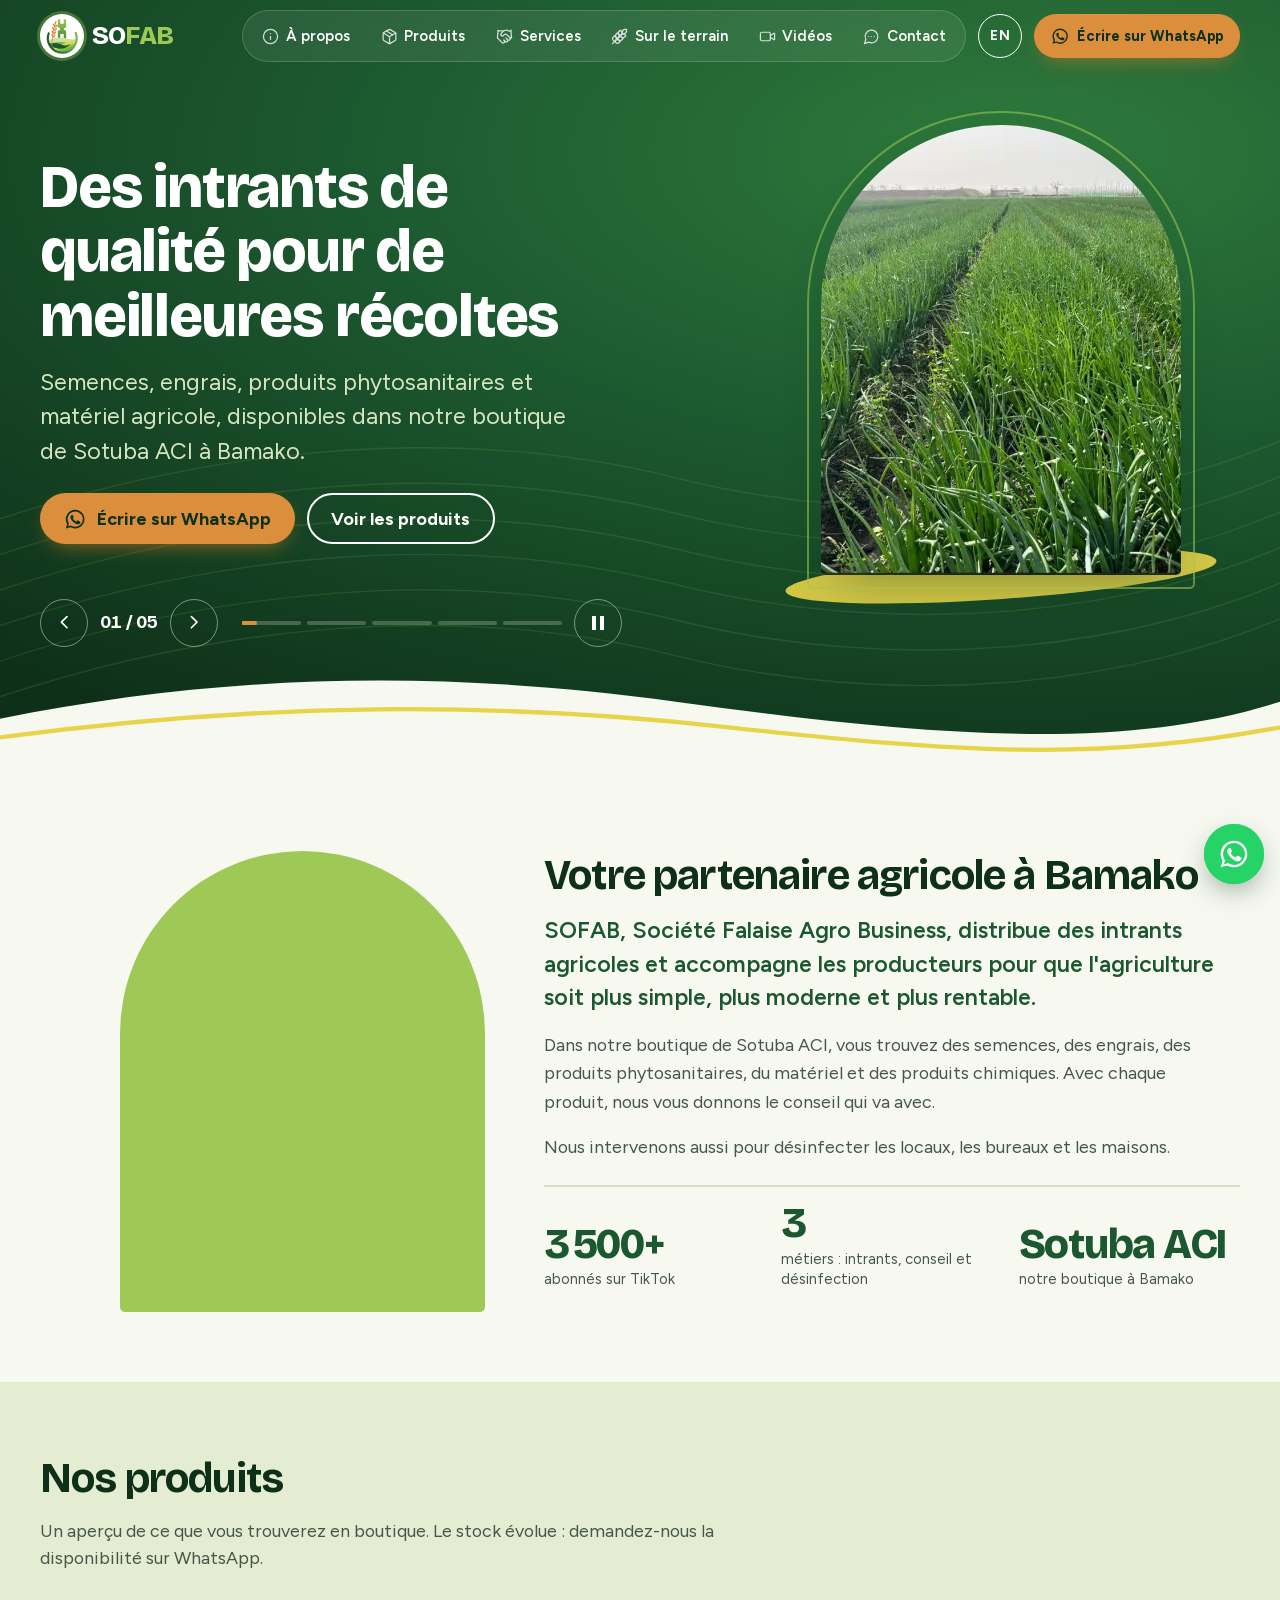
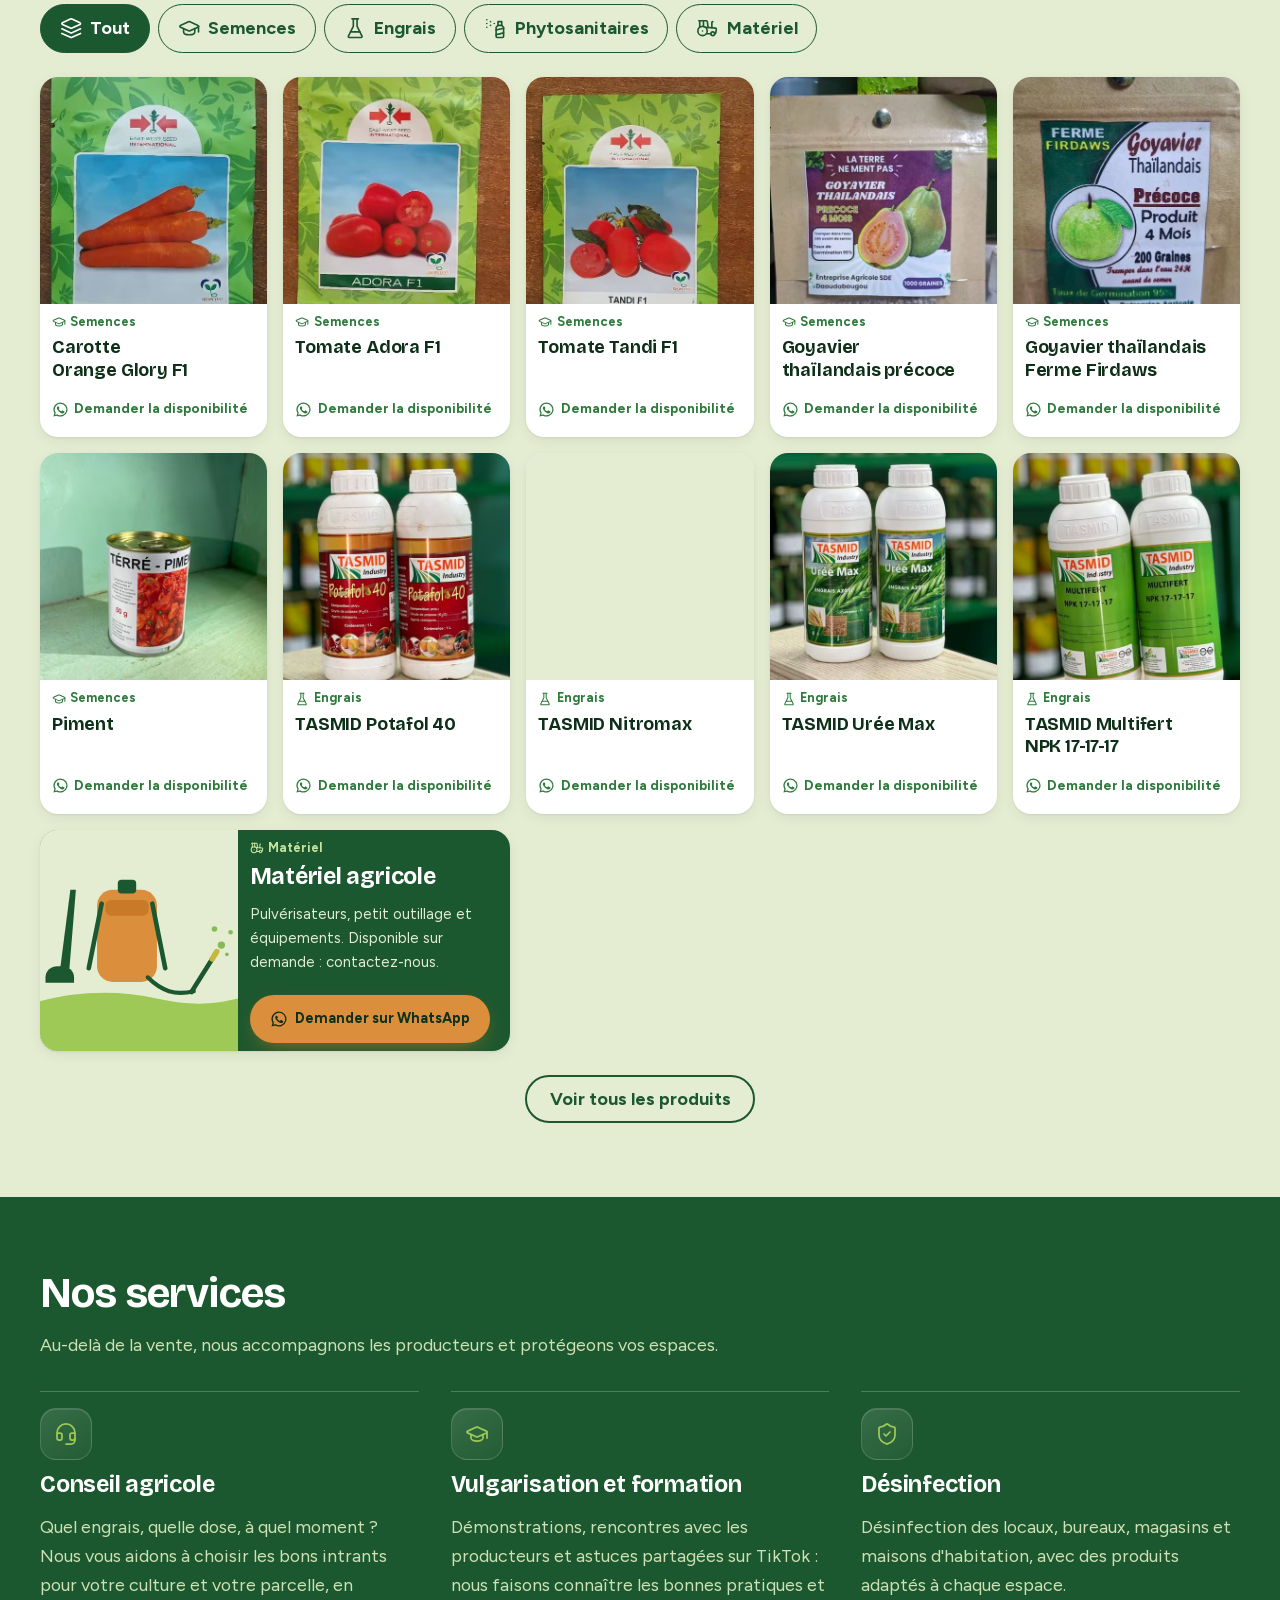
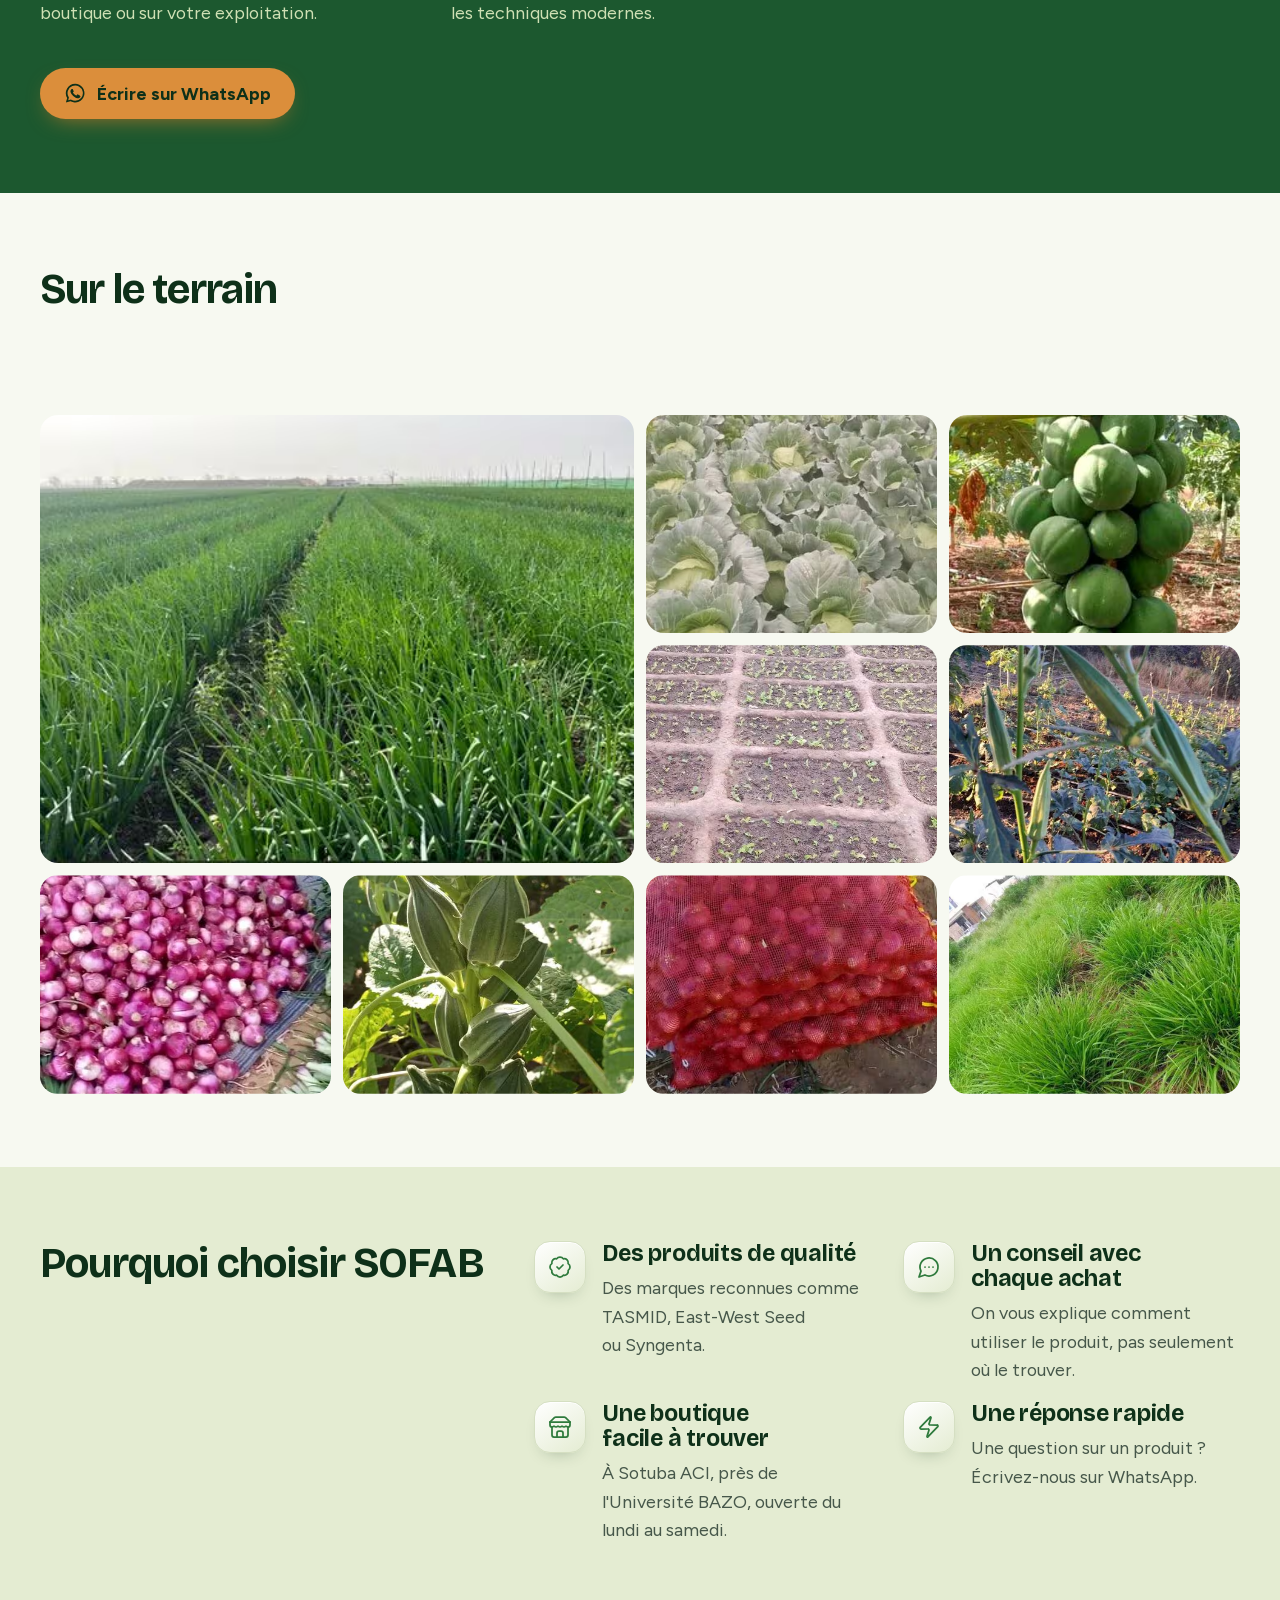
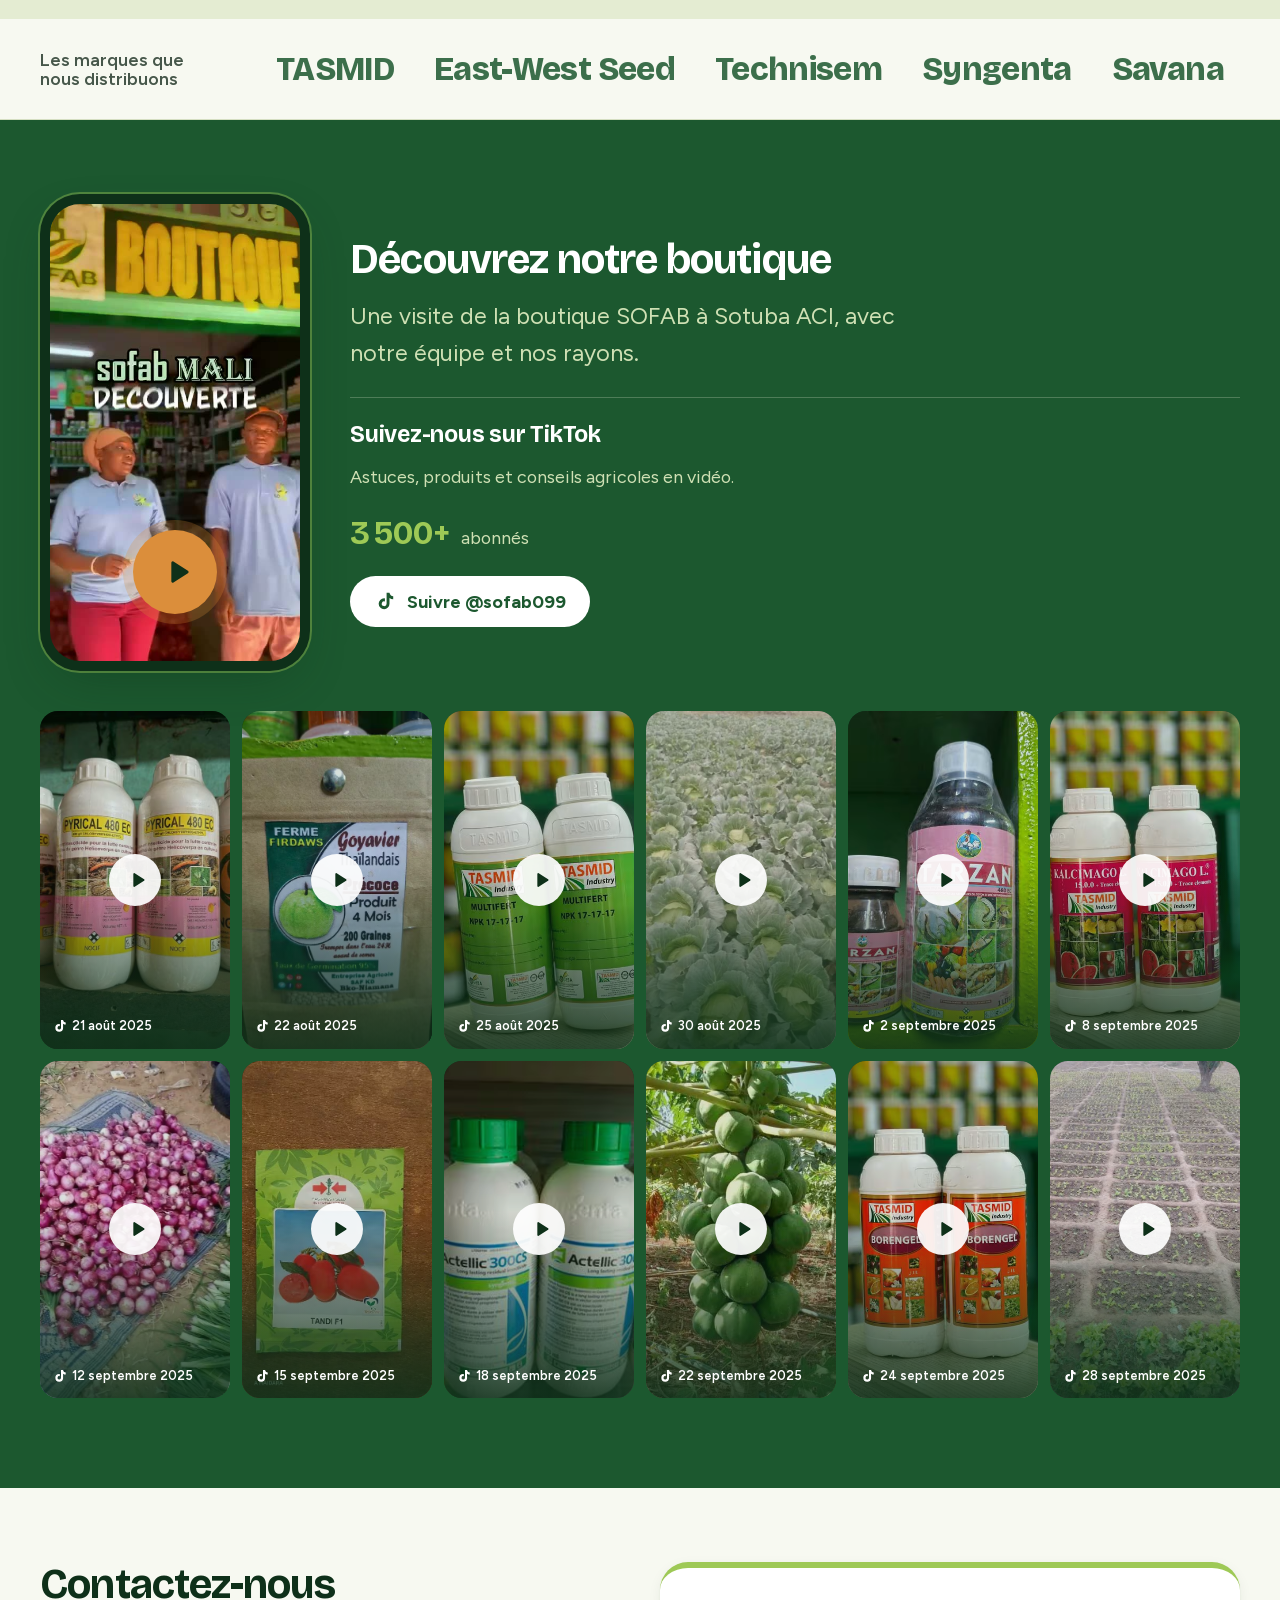
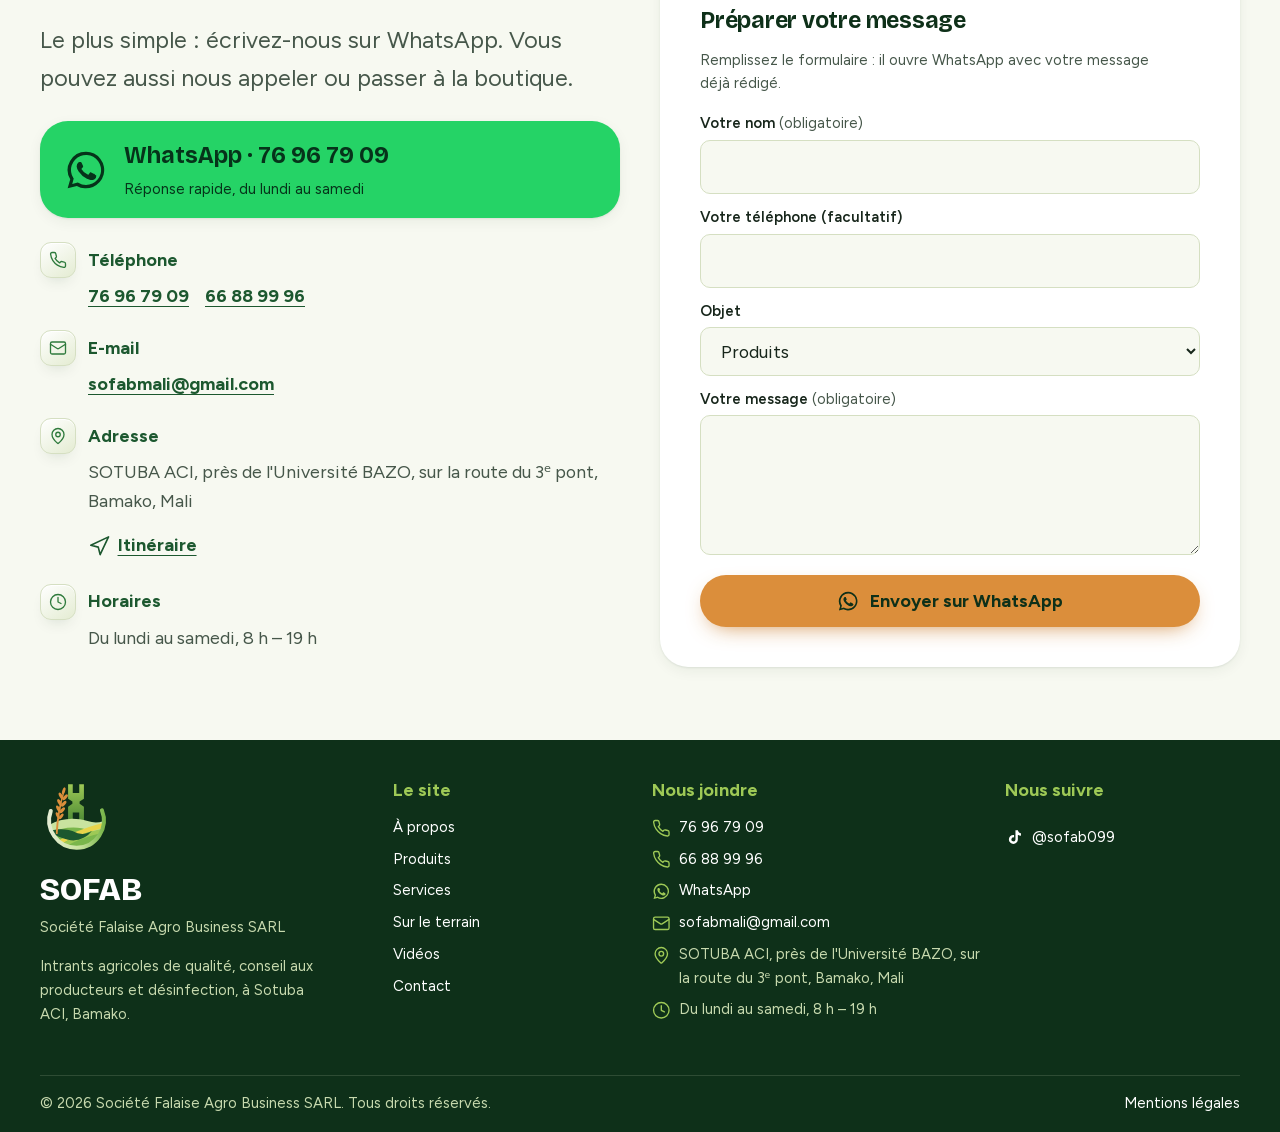
==== index.html @ 71256934 "release: site généré depuis sofab-mali@88860de" ====
<!doctype html>
<html lang="fr">
<head>
<meta charset="utf-8">
<meta name="viewport" content="width=device-width, initial-scale=1, viewport-fit=cover">
<title>SOFAB Mali — Intrants agricoles, conseil et désinfection à Bamako</title>
<meta name="description" content="SOFAB, Société Falaise Agro Business : semences, engrais, produits phytosanitaires et matériel agricole, conseil aux producteurs et désinfection à Sotuba ACI, Bamako.">
<meta name="theme-color" content="#1C582F">
<link rel="canonical" href="https://sofab-mali.github.io/">
<link rel="alternate" hreflang="fr" href="https://sofab-mali.github.io/">
<link rel="alternate" hreflang="en" href="https://sofab-mali.github.io/en/">
<link rel="alternate" hreflang="x-default" href="https://sofab-mali.github.io/">
<meta property="og:type" content="website">
<meta property="og:site_name" content="SOFAB Mali">
<meta property="og:title" content="SOFAB Mali — Intrants agricoles, conseil et désinfection à Bamako">
<meta property="og:description" content="SOFAB, Société Falaise Agro Business : semences, engrais, produits phytosanitaires et matériel agricole, conseil aux producteurs et désinfection à Sotuba ACI, Bamako.">
<meta property="og:url" content="https://sofab-mali.github.io/">
<meta property="og:image" content="https://sofab-mali.github.io/assets/img/og-fr.jpg">
<meta property="og:image:width" content="1200">
<meta property="og:image:height" content="630">
<meta property="og:locale" content="fr_FR">
<meta name="twitter:card" content="summary_large_image">
<link rel="icon" href="/assets/icons/favicon.svg" type="image/svg+xml">
<link rel="apple-touch-icon" href="/assets/icons/apple-touch-icon.png">
<script type="application/ld+json">{"@context":"https://schema.org","@type":"Store","name":"SOFAB","legalName":"Société Falaise Agro Business SARL","url":"https://sofab-mali.github.io/","logo":"https://sofab-mali.github.io/assets/icons/emblem.svg","image":"https://sofab-mali.github.io/assets/img/og-fr.jpg","telephone":"+22376967909","email":"sofabmali@gmail.com","openingHours":"Mo-Sa 08:00-19:00","address":{"@type":"PostalAddress","streetAddress":"SOTUBA ACI, près de l'Université BAZO, sur la route du 3ᵉ pont","addressLocality":"Bamako","addressCountry":"ML"},"sameAs":["https://www.tiktok.com/@sofab099/"]}</script>
<link rel="preload" href="/assets/fonts/bricolage-grotesque-latin.woff2" as="font" type="font/woff2" crossorigin>
<link rel="preload" href="/assets/fonts/figtree-latin.woff2" as="font" type="font/woff2" crossorigin>
<link rel="preload" as="image" type="image/avif" imagesrcset="/assets/img/hero-champ-oignons-480.avif 480w, /assets/img/hero-champ-oignons-631.avif 631w" imagesizes="(min-width: 1024px) 40vw, 80vw" fetchpriority="high">
<link rel="stylesheet" href="/assets/css/main.css">
<script>document.documentElement.classList.add('js')</script>
<script type="module" src="/assets/js/main.js"></script>
</head>
<body id="top">
<svg xmlns="http://www.w3.org/2000/svg" width="0" height="0" style="position:absolute" aria-hidden="true" focusable="false">
  <!-- Icônes Lucide v0.460.0 (licence ISC, https://lucide.dev) ; WhatsApp et TikTok : glyphes de marque -->
  <symbol id="i-phone" viewBox="0 0 24 24"><g fill="none" stroke="currentColor" stroke-width="1.75" stroke-linecap="round" stroke-linejoin="round"><path d="M22 16.92v3a2 2 0 0 1-2.18 2 19.79 19.79 0 0 1-8.63-3.07 19.5 19.5 0 0 1-6-6 19.79 19.79 0 0 1-3.07-8.67A2 2 0 0 1 4.11 2h3a2 2 0 0 1 2 1.72 12.84 12.84 0 0 0 .7 2.81 2 2 0 0 1-.45 2.11L8.09 9.91a16 16 0 0 0 6 6l1.27-1.27a2 2 0 0 1 2.11-.45 12.84 12.84 0 0 0 2.81.7A2 2 0 0 1 22 16.92z" /></g></symbol>
  <symbol id="i-pin" viewBox="0 0 24 24"><g fill="none" stroke="currentColor" stroke-width="1.75" stroke-linecap="round" stroke-linejoin="round"><path d="M20 10c0 4.993-5.539 10.193-7.399 11.799a1 1 0 0 1-1.202 0C9.539 20.193 4 14.993 4 10a8 8 0 0 1 16 0" /> <circle cx="12" cy="10" r="3" /></g></symbol>
  <symbol id="i-clock" viewBox="0 0 24 24"><g fill="none" stroke="currentColor" stroke-width="1.75" stroke-linecap="round" stroke-linejoin="round"><circle cx="12" cy="12" r="10" /> <polyline points="12 6 12 12 16 14" /></g></symbol>
  <symbol id="i-mail" viewBox="0 0 24 24"><g fill="none" stroke="currentColor" stroke-width="1.75" stroke-linecap="round" stroke-linejoin="round"><rect width="20" height="16" x="2" y="4" rx="2" /> <path d="m22 7-8.97 5.7a1.94 1.94 0 0 1-2.06 0L2 7" /></g></symbol>
  <symbol id="i-prev" viewBox="0 0 24 24"><g fill="none" stroke="currentColor" stroke-width="1.75" stroke-linecap="round" stroke-linejoin="round"><path d="m15 18-6-6 6-6" /></g></symbol>
  <symbol id="i-next" viewBox="0 0 24 24"><g fill="none" stroke="currentColor" stroke-width="1.75" stroke-linecap="round" stroke-linejoin="round"><path d="m9 18 6-6-6-6" /></g></symbol>
  <symbol id="i-close" viewBox="0 0 24 24"><g fill="none" stroke="currentColor" stroke-width="1.75" stroke-linecap="round" stroke-linejoin="round"><path d="M18 6 6 18" /> <path d="m6 6 12 12" /></g></symbol>
  <symbol id="i-route" viewBox="0 0 24 24"><g fill="none" stroke="currentColor" stroke-width="1.75" stroke-linecap="round" stroke-linejoin="round"><polygon points="3 11 22 2 13 21 11 13 3 11" /></g></symbol>
  <symbol id="i-seed" viewBox="0 0 24 24"><g fill="none" stroke="currentColor" stroke-width="1.75" stroke-linecap="round" stroke-linejoin="round"><path d="M7 20h10" /> <path d="M10 20c5.5-2.5.8-6.4 3-10" /> <path d="M9.5 9.4c1.1.8 1.8 2.2 2.3 3.7-2 .4-3.5.4-4.8-.3-1.2-.6-2.3-1.9-3-4.2 2.8-.5 4.4 0 5.5.8z" /> <path d="M14.1 6a7 7 0 0 0-1.1 4c1.9-.1 3.3-.6 4.3-1.4 1-1 1.6-2.3 1.7-4.6-2.7.1-4 1-4.9 2z" /></g></symbol>
  <symbol id="i-advice" viewBox="0 0 24 24"><g fill="none" stroke="currentColor" stroke-width="1.75" stroke-linecap="round" stroke-linejoin="round"><path d="M3 11h3a2 2 0 0 1 2 2v3a2 2 0 0 1-2 2H5a2 2 0 0 1-2-2v-5Zm0 0a9 9 0 1 1 18 0m0 0v5a2 2 0 0 1-2 2h-1a2 2 0 0 1-2-2v-3a2 2 0 0 1 2-2h3Z" /> <path d="M21 16v2a4 4 0 0 1-4 4h-5" /></g></symbol>
  <symbol id="i-sprout" viewBox="0 0 24 24"><g fill="none" stroke="currentColor" stroke-width="1.75" stroke-linecap="round" stroke-linejoin="round"><path d="M21.42 10.922a1 1 0 0 0-.019-1.838L12.83 5.18a2 2 0 0 0-1.66 0L2.6 9.08a1 1 0 0 0 0 1.832l8.57 3.908a2 2 0 0 0 1.66 0z" /> <path d="M22 10v6" /> <path d="M6 12.5V16a6 3 0 0 0 12 0v-3.5" /></g></symbol>
  <symbol id="i-shield" viewBox="0 0 24 24"><g fill="none" stroke="currentColor" stroke-width="1.75" stroke-linecap="round" stroke-linejoin="round"><path d="M20 13c0 5-3.5 7.5-7.66 8.95a1 1 0 0 1-.67-.01C7.5 20.5 4 18 4 13V6a1 1 0 0 1 1-1c2 0 4.5-1.2 6.24-2.72a1.17 1.17 0 0 1 1.52 0C14.51 3.81 17 5 19 5a1 1 0 0 1 1 1z" /> <path d="m9 12 2 2 4-4" /></g></symbol>
  <symbol id="i-box" viewBox="0 0 24 24"><g fill="none" stroke="currentColor" stroke-width="1.75" stroke-linecap="round" stroke-linejoin="round"><path d="M3.85 8.62a4 4 0 0 1 4.78-4.77 4 4 0 0 1 6.74 0 4 4 0 0 1 4.78 4.78 4 4 0 0 1 0 6.74 4 4 0 0 1-4.77 4.78 4 4 0 0 1-6.75 0 4 4 0 0 1-4.78-4.77 4 4 0 0 1 0-6.76Z" /> <path d="m9 12 2 2 4-4" /></g></symbol>
  <symbol id="i-truck" viewBox="0 0 24 24"><g fill="none" stroke="currentColor" stroke-width="1.75" stroke-linecap="round" stroke-linejoin="round"><path d="M14 18V6a2 2 0 0 0-2-2H4a2 2 0 0 0-2 2v11a1 1 0 0 0 1 1h2" /> <path d="M15 18H9" /> <path d="M19 18h2a1 1 0 0 0 1-1v-3.65a1 1 0 0 0-.22-.624l-3.48-4.35A1 1 0 0 0 17.52 8H14" /> <circle cx="17" cy="18" r="2" /> <circle cx="7" cy="18" r="2" /></g></symbol>
  <symbol id="i-wheat" viewBox="0 0 24 24"><g fill="none" stroke="currentColor" stroke-width="1.75" stroke-linecap="round" stroke-linejoin="round"><path d="M2 22 16 8" /> <path d="M3.47 12.53 5 11l1.53 1.53a3.5 3.5 0 0 1 0 4.94L5 19l-1.53-1.53a3.5 3.5 0 0 1 0-4.94Z" /> <path d="M7.47 8.53 9 7l1.53 1.53a3.5 3.5 0 0 1 0 4.94L9 15l-1.53-1.53a3.5 3.5 0 0 1 0-4.94Z" /> <path d="M11.47 4.53 13 3l1.53 1.53a3.5 3.5 0 0 1 0 4.94L13 11l-1.53-1.53a3.5 3.5 0 0 1 0-4.94Z" /> <path d="M20 2h2v2a4 4 0 0 1-4 4h-2V6a4 4 0 0 1 4-4Z" /> <path d="M11.47 17.47 13 19l-1.53 1.53a3.5 3.5 0 0 1-4.94 0L5 19l1.53-1.53a3.5 3.5 0 0 1 4.94 0Z" /> <path d="M15.47 13.47 17 15l-1.53 1.53a3.5 3.5 0 0 1-4.94 0L9 15l1.53-1.53a3.5 3.5 0 0 1 4.94 0Z" /> <path d="M19.47 9.47 21 11l-1.53 1.53a3.5 3.5 0 0 1-4.94 0L13 11l1.53-1.53a3.5 3.5 0 0 1 4.94 0Z" /></g></symbol>
  <symbol id="i-flask" viewBox="0 0 24 24"><g fill="none" stroke="currentColor" stroke-width="1.75" stroke-linecap="round" stroke-linejoin="round"><path d="M10 2v7.527a2 2 0 0 1-.211.896L4.72 20.55a1 1 0 0 0 .9 1.45h12.76a1 1 0 0 0 .9-1.45l-5.069-10.127A2 2 0 0 1 14 9.527V2" /> <path d="M8.5 2h7" /> <path d="M7 16h10" /></g></symbol>
  <symbol id="i-spray" viewBox="0 0 24 24"><g fill="none" stroke="currentColor" stroke-width="1.75" stroke-linecap="round" stroke-linejoin="round"><path d="M3 3h.01" /> <path d="M7 5h.01" /> <path d="M11 7h.01" /> <path d="M3 7h.01" /> <path d="M7 9h.01" /> <path d="M3 11h.01" /> <rect width="4" height="4" x="15" y="5" /> <path d="m19 9 2 2v10c0 .6-.4 1-1 1h-6c-.6 0-1-.4-1-1V11l2-2" /> <path d="m13 14 8-2" /> <path d="m13 19 8-2" /></g></symbol>
  <symbol id="i-tractor" viewBox="0 0 24 24"><g fill="none" stroke="currentColor" stroke-width="1.75" stroke-linecap="round" stroke-linejoin="round"><path d="m10 11 11 .9a1 1 0 0 1 .8 1.1l-.665 4.158a1 1 0 0 1-.988.842H20" /> <path d="M16 18h-5" /> <path d="M18 5a1 1 0 0 0-1 1v5.573" /> <path d="M3 4h8.129a1 1 0 0 1 .99.863L13 11.246" /> <path d="M4 11V4" /> <path d="M7 15h.01" /> <path d="M8 10.1V4" /> <circle cx="18" cy="18" r="2" /> <circle cx="7" cy="15" r="5" /></g></symbol>
  <symbol id="i-store" viewBox="0 0 24 24"><g fill="none" stroke="currentColor" stroke-width="1.75" stroke-linecap="round" stroke-linejoin="round"><path d="m2 7 4.41-4.41A2 2 0 0 1 7.83 2h8.34a2 2 0 0 1 1.42.59L22 7" /> <path d="M4 12v8a2 2 0 0 0 2 2h12a2 2 0 0 0 2-2v-8" /> <path d="M15 22v-4a2 2 0 0 0-2-2h-2a2 2 0 0 0-2 2v4" /> <path d="M2 7h20" /> <path d="M22 7v3a2 2 0 0 1-2 2a2.7 2.7 0 0 1-1.59-.63.7.7 0 0 0-.82 0A2.7 2.7 0 0 1 16 12a2.7 2.7 0 0 1-1.59-.63.7.7 0 0 0-.82 0A2.7 2.7 0 0 1 12 12a2.7 2.7 0 0 1-1.59-.63.7.7 0 0 0-.82 0A2.7 2.7 0 0 1 8 12a2.7 2.7 0 0 1-1.59-.63.7.7 0 0 0-.82 0A2.7 2.7 0 0 1 4 12a2 2 0 0 1-2-2V7" /></g></symbol>
  <symbol id="i-house" viewBox="0 0 24 24"><g fill="none" stroke="currentColor" stroke-width="1.75" stroke-linecap="round" stroke-linejoin="round"><path d="M15 21v-8a1 1 0 0 0-1-1h-4a1 1 0 0 0-1 1v8" /> <path d="M3 10a2 2 0 0 1 .709-1.528l7-5.999a2 2 0 0 1 2.582 0l7 5.999A2 2 0 0 1 21 10v9a2 2 0 0 1-2 2H5a2 2 0 0 1-2-2z" /></g></symbol>
  <symbol id="i-info" viewBox="0 0 24 24"><g fill="none" stroke="currentColor" stroke-width="1.75" stroke-linecap="round" stroke-linejoin="round"><circle cx="12" cy="12" r="10" /> <path d="M12 16v-4" /> <path d="M12 8h.01" /></g></symbol>
  <symbol id="i-layers" viewBox="0 0 24 24"><g fill="none" stroke="currentColor" stroke-width="1.75" stroke-linecap="round" stroke-linejoin="round"><path d="m12.83 2.18a2 2 0 0 0-1.66 0L2.6 6.08a1 1 0 0 0 0 1.83l8.58 3.91a2 2 0 0 0 1.66 0l8.58-3.9a1 1 0 0 0 0-1.83Z" /> <path d="m22 17.65-9.17 4.16a2 2 0 0 1-1.66 0L2 17.65" /> <path d="m22 12.65-9.17 4.16a2 2 0 0 1-1.66 0L2 12.65" /></g></symbol>
  <symbol id="i-video" viewBox="0 0 24 24"><g fill="none" stroke="currentColor" stroke-width="1.75" stroke-linecap="round" stroke-linejoin="round"><path d="m16 13 5.223 3.482a.5.5 0 0 0 .777-.416V7.87a.5.5 0 0 0-.752-.432L16 10.5" /> <rect x="2" y="6" width="14" height="12" rx="2" /></g></symbol>
  <symbol id="i-users" viewBox="0 0 24 24"><g fill="none" stroke="currentColor" stroke-width="1.75" stroke-linecap="round" stroke-linejoin="round"><path d="M16 21v-2a4 4 0 0 0-4-4H6a4 4 0 0 0-4 4v2" /> <circle cx="9" cy="7" r="4" /> <path d="M22 21v-2a4 4 0 0 0-3-3.87" /> <path d="M16 3.13a4 4 0 0 1 0 7.75" /></g></symbol>
  <symbol id="i-handshake" viewBox="0 0 24 24"><g fill="none" stroke="currentColor" stroke-width="1.75" stroke-linecap="round" stroke-linejoin="round"><path d="m11 17 2 2a1 1 0 1 0 3-3" /> <path d="m14 14 2.5 2.5a1 1 0 1 0 3-3l-3.88-3.88a3 3 0 0 0-4.24 0l-.88.88a1 1 0 1 1-3-3l2.81-2.81a5.79 5.79 0 0 1 7.06-.87l.47.28a2 2 0 0 0 1.42.25L21 4" /> <path d="m21 3 1 11h-2" /> <path d="M3 3 2 14l6.5 6.5a1 1 0 1 0 3-3" /> <path d="M3 4h8" /></g></symbol>
  <symbol id="i-message" viewBox="0 0 24 24"><g fill="none" stroke="currentColor" stroke-width="1.75" stroke-linecap="round" stroke-linejoin="round"><path d="M7.9 20A9 9 0 1 0 4 16.1L2 22Z" /> <path d="M8 12h.01" /> <path d="M12 12h.01" /> <path d="M16 12h.01" /></g></symbol>
  <symbol id="i-sparkles" viewBox="0 0 24 24"><g fill="none" stroke="currentColor" stroke-width="1.75" stroke-linecap="round" stroke-linejoin="round"><path d="M9.937 15.5A2 2 0 0 0 8.5 14.063l-6.135-1.582a.5.5 0 0 1 0-.962L8.5 9.936A2 2 0 0 0 9.937 8.5l1.582-6.135a.5.5 0 0 1 .963 0L14.063 8.5A2 2 0 0 0 15.5 9.937l6.135 1.581a.5.5 0 0 1 0 .964L15.5 14.063a2 2 0 0 0-1.437 1.437l-1.582 6.135a.5.5 0 0 1-.963 0z" /> <path d="M20 3v4" /> <path d="M22 5h-4" /> <path d="M4 17v2" /> <path d="M5 18H3" /></g></symbol>
  <symbol id="i-zap" viewBox="0 0 24 24"><g fill="none" stroke="currentColor" stroke-width="1.75" stroke-linecap="round" stroke-linejoin="round"><path d="M4 14a1 1 0 0 1-.78-1.63l9.9-10.2a.5.5 0 0 1 .86.46l-1.92 6.02A1 1 0 0 0 13 10h7a1 1 0 0 1 .78 1.63l-9.9 10.2a.5.5 0 0 1-.86-.46l1.92-6.02A1 1 0 0 0 11 14z" /></g></symbol>
  <symbol id="i-calendar" viewBox="0 0 24 24"><g fill="none" stroke="currentColor" stroke-width="1.75" stroke-linecap="round" stroke-linejoin="round"><path d="M21 7.5V6a2 2 0 0 0-2-2H5a2 2 0 0 0-2 2v14a2 2 0 0 0 2 2h3.5" /> <path d="M16 2v4" /> <path d="M8 2v4" /> <path d="M3 10h5" /> <path d="M17.5 17.5 16 16.3V14" /> <circle cx="16" cy="16" r="6" /></g></symbol>
  <symbol id="i-leaf" viewBox="0 0 24 24"><g fill="none" stroke="currentColor" stroke-width="1.75" stroke-linecap="round" stroke-linejoin="round"><path d="M11 20A7 7 0 0 1 9.8 6.1C15.5 5 17 4.48 19 2c1 2 2 4.18 2 8 0 5.5-4.78 10-10 10Z" /> <path d="M2 21c0-3 1.85-5.36 5.08-6C9.5 14.52 12 13 13 12" /></g></symbol>
  <symbol id="i-bug" viewBox="0 0 24 24"><g fill="none" stroke="currentColor" stroke-width="1.75" stroke-linecap="round" stroke-linejoin="round"><path d="M15 7.13V6a3 3 0 0 0-5.14-2.1L8 2" /> <path d="M14.12 3.88 16 2" /> <path d="M22 13h-4v-2a4 4 0 0 0-4-4h-1.3" /> <path d="M20.97 5c0 2.1-1.6 3.8-3.5 4" /> <path d="m2 2 20 20" /> <path d="M7.7 7.7A4 4 0 0 0 6 11v3a6 6 0 0 0 11.13 3.13" /> <path d="M12 20v-8" /> <path d="M6 13H2" /> <path d="M3 21c0-2.1 1.7-3.9 3.8-4" /></g></symbol>
  <symbol id="i-droplets" viewBox="0 0 24 24"><g fill="none" stroke="currentColor" stroke-width="1.75" stroke-linecap="round" stroke-linejoin="round"><path d="M7 16.3c2.2 0 4-1.83 4-4.05 0-1.16-.57-2.26-1.71-3.19S7.29 6.75 7 5.3c-.29 1.45-1.14 2.84-2.29 3.76S3 11.1 3 12.25c0 2.22 1.8 4.05 4 4.05z" /> <path d="M12.56 6.6A10.97 10.97 0 0 0 14 3.02c.5 2.5 2 4.9 4 6.5s3 3.5 3 5.5a6.98 6.98 0 0 1-11.91 4.97" /></g></symbol>
  <symbol id="i-arrow" viewBox="0 0 24 24"><g fill="none" stroke="currentColor" stroke-width="1.75" stroke-linecap="round" stroke-linejoin="round"><path d="M7 7h10v10" /> <path d="M7 17 17 7" /></g></symbol>
  <symbol id="i-package" viewBox="0 0 24 24"><g fill="none" stroke="currentColor" stroke-width="1.75" stroke-linecap="round" stroke-linejoin="round"><path d="M11 21.73a2 2 0 0 0 2 0l7-4A2 2 0 0 0 21 16V8a2 2 0 0 0-1-1.73l-7-4a2 2 0 0 0-2 0l-7 4A2 2 0 0 0 3 8v8a2 2 0 0 0 1 1.73z" /> <path d="M12 22V12" /> <path d="m3.3 7 7.703 4.734a2 2 0 0 0 1.994 0L20.7 7" /> <path d="m7.5 4.27 9 5.15" /></g></symbol>
  <symbol id="i-wa" viewBox="0 0 24 24"><path fill="currentColor" d="M12 2a10 10 0 0 0-8.6 15.1L2 22l5-1.3A10 10 0 1 0 12 2Zm0 18.2a8.2 8.2 0 0 1-4.2-1.2l-.3-.2-3 .8.8-2.9-.2-.3A8.2 8.2 0 1 1 12 20.2Zm4.5-6.1c-.2-.1-1.5-.7-1.7-.8-.2-.1-.4-.1-.6.1l-.8 1c-.1.2-.3.2-.5.1a6.7 6.7 0 0 1-3.3-2.9c-.3-.4.3-.4.8-1.4.1-.2 0-.3 0-.4l-.8-1.8c-.2-.5-.4-.4-.6-.4h-.5a1 1 0 0 0-.7.3 3 3 0 0 0-.9 2.2 5.2 5.2 0 0 0 1.1 2.7 11.8 11.8 0 0 0 4.5 4c1.7.7 2.4.8 3.2.6.5-.1 1.5-.6 1.7-1.2.2-.6.2-1.1.2-1.2-.1-.1-.3-.2-.5-.3Z"/></symbol>
  <symbol id="i-tiktok" viewBox="0 0 24 24"><path fill="currentColor" d="M16.6 3c.4 2.1 1.8 3.6 4 3.8v3.1a7.4 7.4 0 0 1-4-1.3v6.1a5.8 5.8 0 1 1-5.8-5.8c.3 0 .6 0 .9.1v3.2a2.6 2.6 0 1 0 1.8 2.5V3h3.1Z"/></symbol>
  <symbol id="i-play" viewBox="0 0 24 24"><path fill="currentColor" d="M8 5.5v13a1 1 0 0 0 1.5.9l10.2-6.5a1 1 0 0 0 0-1.7L9.5 4.6A1 1 0 0 0 8 5.5Z"/></symbol>
</svg>

<a class="skip-link" href="#main">Aller au contenu</a>

<header class="site-header" data-header>
  <div class="container header-inner">
    <a class="brand" href="/" aria-label="SOFAB, retour à l&#39;accueil">
      <img class="brand-emblem" src="/assets/icons/emblem.svg" width="44" height="44" alt="">
      <span class="brand-word" aria-hidden="true"><span class="so">SO</span><span class="fab">FAB</span></span>
    </a>
    <nav class="main-nav" id="main-nav" aria-label="Navigation principale" data-nav>
      <div class="nav-panel">
        <div class="nav-track">
          <ul class="nav-list">
            <li style="--i:0"><a class="nav-link" href="#about"><svg class="nav-icon" aria-hidden="true"><use href="#i-info"/></svg><span class="nav-label">À propos</span></a></li>
            <li style="--i:1"><a class="nav-link" href="#products"><svg class="nav-icon" aria-hidden="true"><use href="#i-package"/></svg><span class="nav-label">Produits</span></a></li>
            <li style="--i:2"><a class="nav-link" href="#services"><svg class="nav-icon" aria-hidden="true"><use href="#i-handshake"/></svg><span class="nav-label">Services</span></a></li>
            <li style="--i:3"><a class="nav-link" href="#terrain"><svg class="nav-icon" aria-hidden="true"><use href="#i-wheat"/></svg><span class="nav-label">Sur le terrain</span></a></li>
            <li style="--i:4"><a class="nav-link" href="#tiktok"><svg class="nav-icon" aria-hidden="true"><use href="#i-video"/></svg><span class="nav-label">Vidéos</span></a></li>
            <li style="--i:5"><a class="nav-link" href="#contact"><svg class="nav-icon" aria-hidden="true"><use href="#i-message"/></svg><span class="nav-label">Contact</span></a></li>
          </ul>
          <span class="nav-indicator" aria-hidden="true" data-nav-indicator></span>
        </div>
        <div class="nav-contact">
          <p class="nav-contact-title">Nous joindre</p>
          <a class="btn btn-wa" href="https://wa.me/22376967909?text=Bonjour%20SOFAB%2C%20je%20souhaite%20avoir%20des%20informations." target="_blank" rel="noopener"><svg class="icon" aria-hidden="true"><use href="#i-wa"/></svg>Écrire sur WhatsApp</a>
          <ul class="nav-contact-list">
            <li><svg class="icon" aria-hidden="true"><use href="#i-phone"/></svg><a href="tel:+22376967909">76 96 79 09</a></li><li><svg class="icon" aria-hidden="true"><use href="#i-phone"/></svg><a href="tel:+22366889996">66 88 99 96</a></li>
            <li><svg class="icon" aria-hidden="true"><use href="#i-clock"/></svg><span>Du lundi au samedi, 8 h – 19 h</span></li>
            <li><svg class="icon" aria-hidden="true"><use href="#i-pin"/></svg><span>Sotuba ACI, Bamako</span></li>
          </ul>
        </div>
      </div>
    </nav>
    <a class="lang-switch" data-lang-switch href="/en/" hreflang="en" lang="en" aria-label="Read this site in English">EN</a>
    <a class="btn btn-wa header-wa" href="https://wa.me/22376967909?text=Bonjour%20SOFAB%2C%20je%20souhaite%20avoir%20des%20informations." target="_blank" rel="noopener" aria-label="Écrire sur WhatsApp"><svg class="icon" aria-hidden="true"><use href="#i-wa"/></svg><span>Écrire sur WhatsApp</span></a>
    <button class="burger" type="button" aria-expanded="false" aria-controls="main-nav" aria-label="Ouvrir le menu" data-label-open="Ouvrir le menu" data-label-close="Fermer le menu" data-burger><span></span></button>
  </div>
</header>

<main id="main" tabindex="-1">
<section class="hero" aria-roledescription="carousel" aria-label="Nos activités" data-slider>
  <svg class="hero-furrows" viewBox="0 0 1440 900" preserveAspectRatio="xMidYMid slice" aria-hidden="true">
    <g fill="none" stroke="currentColor" stroke-width="1.5">
      <path d="M-40 620C240 520 520 500 760 560s520 40 720-60"/><path d="M-40 660C240 560 520 540 760 600s520 40 720-60"/><path d="M-40 700C240 600 520 580 760 640s520 40 720-60"/><path d="M-40 740C240 640 520 620 760 680s520 40 720-60"/><path d="M-40 780C240 680 520 660 760 720s520 40 720-60"/><path d="M-40 820C240 720 520 700 760 760s520 40 720-60"/>
    </g>
  </svg>
  <div class="container hero-inner">
    <div class="hero-track" aria-live="off" data-track>
      
      <div class="slide is-active" role="group" aria-roledescription="slide" aria-label="1 sur 5" data-slide>
        <div class="slide-copy">
          <h1 class="slide-title">Des intrants de qualité pour de meilleures récoltes</h1>
          <p class="slide-text">Semences, engrais, produits phytosanitaires et matériel agricole, disponibles dans notre boutique de Sotuba ACI à Bamako.</p>
          <div class="slide-actions">
            <a class="btn btn-wa" href="https://wa.me/22376967909?text=Bonjour%20SOFAB%2C%20je%20souhaite%20avoir%20des%20informations." target="_blank" rel="noopener"><svg class="icon" aria-hidden="true"><use href="#i-wa"/></svg>Écrire sur WhatsApp</a>
            <a class="btn btn-ghost" href="#products">Voir les produits</a>
          </div>
        </div>
        <div class="slide-frame">
          <picture class="slide-media"><source type="image/avif" srcset="/assets/img/hero-champ-oignons-480.avif 480w, /assets/img/hero-champ-oignons-631.avif 631w" sizes="(min-width: 1024px) 40vw, 80vw"><source type="image/webp" srcset="/assets/img/hero-champ-oignons-480.webp 480w, /assets/img/hero-champ-oignons-631.webp 631w" sizes="(min-width: 1024px) 40vw, 80vw"><img class="slide-img" src="/assets/img/hero-champ-oignons-631.jpg" srcset="/assets/img/hero-champ-oignons-480.jpg 480w, /assets/img/hero-champ-oignons-631.jpg 631w" sizes="(min-width: 1024px) 40vw, 80vw" width="631" height="789" alt="Champ d&#39;oignons en pleine croissance" fetchpriority="high" decoding="async"></picture>
        </div>
      </div>
      
      <div class="slide" role="group" aria-roledescription="slide" aria-label="2 sur 5" data-slide hidden>
        <div class="slide-copy">
          <h2 class="slide-title">Distributeur des engrais TASMID</h2>
          <p class="slide-text">Potafol 40, Nitromax, Urée Max, Multifert NPK 17-17-17 : des engrais liquides pour nourrir vos cultures à chaque stade.</p>
          <div class="slide-actions">
            <a class="btn btn-wa" href="https://wa.me/22376967909?text=Bonjour%20SOFAB%2C%20je%20souhaite%20avoir%20des%20informations." target="_blank" rel="noopener"><svg class="icon" aria-hidden="true"><use href="#i-wa"/></svg>Écrire sur WhatsApp</a>
            <a class="btn btn-ghost" href="#products">Voir les engrais</a>
          </div>
        </div>
        <div class="slide-frame">
          <picture class="slide-media"><source type="image/avif" srcset="/assets/img/engrais-tasmid-nitromax-480.avif 480w, /assets/img/engrais-tasmid-nitromax-960.avif 960w" sizes="(min-width: 1024px) 40vw, 80vw"><source type="image/webp" srcset="/assets/img/engrais-tasmid-nitromax-480.webp 480w, /assets/img/engrais-tasmid-nitromax-960.webp 960w" sizes="(min-width: 1024px) 40vw, 80vw"><img class="slide-img" src="/assets/img/engrais-tasmid-nitromax-960.jpg" srcset="/assets/img/engrais-tasmid-nitromax-480.jpg 480w, /assets/img/engrais-tasmid-nitromax-960.jpg 960w" sizes="(min-width: 1024px) 40vw, 80vw" width="960" height="1280" alt="Engrais azoté TASMID Nitromax" loading="lazy" decoding="async"></picture>
        </div>
      </div>
      
      <div class="slide" role="group" aria-roledescription="slide" aria-label="3 sur 5" data-slide hidden>
        <div class="slide-copy">
          <h2 class="slide-title">Semences maraîchères East-West Seed</h2>
          <p class="slide-text">Carotte Orange Glory, tomates Adora et Tandi, goyavier thaïlandais précoce : des variétés performantes pour vos cultures.</p>
          <div class="slide-actions">
            <a class="btn btn-wa" href="https://wa.me/22376967909?text=Bonjour%20SOFAB%2C%20je%20souhaite%20avoir%20des%20informations." target="_blank" rel="noopener"><svg class="icon" aria-hidden="true"><use href="#i-wa"/></svg>Écrire sur WhatsApp</a>
            <a class="btn btn-ghost" href="#products">Voir les semences</a>
          </div>
        </div>
        <div class="slide-frame">
          <picture class="slide-media"><source type="image/avif" srcset="/assets/img/semence-tomate-adora-480.avif 480w" sizes="(min-width: 1024px) 40vw, 80vw"><source type="image/webp" srcset="/assets/img/semence-tomate-adora-480.webp 480w" sizes="(min-width: 1024px) 40vw, 80vw"><img class="slide-img" src="/assets/img/semence-tomate-adora-480.jpg" srcset="/assets/img/semence-tomate-adora-480.jpg 480w" sizes="(min-width: 1024px) 40vw, 80vw" width="480" height="853" alt="Sachet de semences de tomate Adora F1 (East-West Seed)" loading="lazy" decoding="async"></picture>
        </div>
      </div>
      
      <div class="slide" role="group" aria-roledescription="slide" aria-label="4 sur 5" data-slide hidden>
        <div class="slide-copy">
          <h2 class="slide-title">Un conseil sur le terrain</h2>
          <p class="slide-text">Nos conseillers vont à la rencontre des producteurs pour recommander le bon produit, la bonne dose, au bon moment.</p>
          <div class="slide-actions">
            <a class="btn btn-wa" href="https://wa.me/22376967909?text=Bonjour%20SOFAB%2C%20je%20souhaite%20avoir%20des%20informations." target="_blank" rel="noopener"><svg class="icon" aria-hidden="true"><use href="#i-wa"/></svg>Écrire sur WhatsApp</a>
            <a class="btn btn-ghost" href="#services">Nos services</a>
          </div>
        </div>
        <div class="slide-frame">
          <picture class="slide-media"><source type="image/avif" srcset="/assets/img/equipe-demonstration-producteurs-480.avif 480w, /assets/img/equipe-demonstration-producteurs-960.avif 960w, /assets/img/equipe-demonstration-producteurs-1600.avif 1600w" sizes="(min-width: 1024px) 40vw, 80vw"><source type="image/webp" srcset="/assets/img/equipe-demonstration-producteurs-480.webp 480w, /assets/img/equipe-demonstration-producteurs-960.webp 960w, /assets/img/equipe-demonstration-producteurs-1600.webp 1600w" sizes="(min-width: 1024px) 40vw, 80vw"><img class="slide-img" src="/assets/img/equipe-demonstration-producteurs-960.jpg" srcset="/assets/img/equipe-demonstration-producteurs-480.jpg 480w, /assets/img/equipe-demonstration-producteurs-960.jpg 960w, /assets/img/equipe-demonstration-producteurs-1600.jpg 1600w" sizes="(min-width: 1024px) 40vw, 80vw" width="960" height="1280" alt="Une conseillère SOFAB présente des produits aux producteurs" loading="lazy" decoding="async"></picture>
        </div>
      </div>
      
      <div class="slide" role="group" aria-roledescription="slide" aria-label="5 sur 5" data-slide hidden>
        <div class="slide-copy">
          <h2 class="slide-title">Désinfection de vos locaux</h2>
          <p class="slide-text">Bureaux, magasins, maisons : nous désinfectons vos espaces avec des produits adaptés.</p>
          <div class="slide-actions">
            <a class="btn btn-wa" href="https://wa.me/22376967909?text=Bonjour%20SOFAB%2C%20je%20souhaite%20avoir%20des%20informations." target="_blank" rel="noopener"><svg class="icon" aria-hidden="true"><use href="#i-wa"/></svg>Écrire sur WhatsApp</a>
            <a class="btn btn-ghost" href="#services">Nos services</a>
          </div>
        </div>
        <div class="slide-frame">
          <img class="slide-img slide-illus" src="/assets/icons/desinfection.svg" width="640" height="800" alt="" loading="lazy">
        </div>
      </div>
      
    </div>
    <div class="hero-controls" hidden data-controls>
      <button class="hero-btn" type="button" aria-label="Diapositive précédente" data-prev><svg class="icon" aria-hidden="true"><use href="#i-prev"/></svg></button>
      <p class="hero-count" aria-hidden="true"><span data-current>01</span> / 05</p>
      <button class="hero-btn" type="button" aria-label="Diapositive suivante" data-next><svg class="icon" aria-hidden="true"><use href="#i-next"/></svg></button>
      <ol class="hero-dots">
        <li><button type="button" class="hero-dot" aria-label="Aller à la diapositive 1 sur 5" data-dot="0"><span class="hero-dot-fill"></span></button></li><li><button type="button" class="hero-dot" aria-label="Aller à la diapositive 2 sur 5" data-dot="1"><span class="hero-dot-fill"></span></button></li><li><button type="button" class="hero-dot" aria-label="Aller à la diapositive 3 sur 5" data-dot="2"><span class="hero-dot-fill"></span></button></li><li><button type="button" class="hero-dot" aria-label="Aller à la diapositive 4 sur 5" data-dot="3"><span class="hero-dot-fill"></span></button></li><li><button type="button" class="hero-dot" aria-label="Aller à la diapositive 5 sur 5" data-dot="4"><span class="hero-dot-fill"></span></button></li>
      </ol>
      <button class="hero-btn hero-toggle" type="button" aria-label="Mettre en pause" data-label-pause="Mettre en pause" data-label-play="Lancer le défilement" data-toggle><span class="i-pause" aria-hidden="true"></span></button>
    </div>
  </div>
  <svg class="hero-wave" viewBox="0 0 1440 120" preserveAspectRatio="none" aria-hidden="true"><path d="M0 70C240 20 480 10 760 50s500 60 680 0v70H0z" fill="var(--paper)"/><path d="M0 92C300 50 560 50 820 80s420 40 620 0" fill="none" stroke="var(--wheat-300)" stroke-width="5"/></svg>
</section>

<section class="section about" id="about">
  <div class="container about-grid">
    <div class="about-visual" data-reveal data-parallax="30">
      <picture class="about-media"><source type="image/avif" srcset="/assets/img/equipe-demonstration-producteurs-480.avif 480w, /assets/img/equipe-demonstration-producteurs-960.avif 960w, /assets/img/equipe-demonstration-producteurs-1600.avif 1600w" sizes="(min-width: 1024px) 40vw, 90vw"><source type="image/webp" srcset="/assets/img/equipe-demonstration-producteurs-480.webp 480w, /assets/img/equipe-demonstration-producteurs-960.webp 960w, /assets/img/equipe-demonstration-producteurs-1600.webp 1600w" sizes="(min-width: 1024px) 40vw, 90vw"><img src="/assets/img/equipe-demonstration-producteurs-960.jpg" srcset="/assets/img/equipe-demonstration-producteurs-480.jpg 480w, /assets/img/equipe-demonstration-producteurs-960.jpg 960w, /assets/img/equipe-demonstration-producteurs-1600.jpg 1600w" sizes="(min-width: 1024px) 40vw, 90vw" width="960" height="1280" alt="Une conseillère SOFAB présente des produits aux producteurs" loading="lazy" decoding="async"></picture>
    </div>
    <div class="about-copy">
      <h2 data-reveal>Votre partenaire agricole à Bamako</h2>
      <p class="about-lead" data-reveal>SOFAB, Société Falaise Agro Business, distribue des intrants agricoles et accompagne les producteurs pour que l&#39;agriculture soit plus simple, plus moderne et plus rentable.</p>
      <p data-reveal>Dans notre boutique de Sotuba ACI, vous trouvez des semences, des engrais, des produits phytosanitaires, du matériel et des produits chimiques. Avec chaque produit, nous vous donnons le conseil qui va avec.</p>
      <p data-reveal>Nous intervenons aussi pour désinfecter les locaux, les bureaux et les maisons.</p>
      <div class="stats" id="stats">
        <h3 class="visually-hidden">SOFAB en bref</h3>
        <dl class="stats-list">
          <div class="stat" data-reveal><dt class="stat-label">abonnés sur TikTok</dt><dd class="stat-value" data-count="3500" data-suffix="+">3 500+</dd></div><div class="stat" data-reveal><dt class="stat-label">métiers : intrants, conseil et désinfection</dt><dd class="stat-value" data-count="3" data-suffix="">3</dd></div><div class="stat" data-reveal><dt class="stat-label">notre boutique à Bamako</dt><dd class="stat-value">Sotuba ACI</dd></div>
        </dl>
      </div>
    </div>
  </div>
</section>

<section class="section section--tint products" id="products">
  <div class="container">
    <div class="section-head">
      <h2 data-reveal>Nos produits</h2>
      <p data-reveal>Un aperçu de ce que vous trouverez en boutique. Le stock évolue : demandez-nous la disponibilité sur WhatsApp.</p>
    </div>
    <div class="filters" role="group" aria-label="Filtrer les produits" data-filters hidden>
      <button type="button" class="chip" data-filter="all" aria-pressed="true"><svg class="icon" aria-hidden="true"><use href="#i-layers"/></svg>Tout</button>
      <button type="button" class="chip" data-filter="semences" aria-pressed="false"><svg class="icon" aria-hidden="true"><use href="#i-sprout"/></svg>Semences</button>
      <button type="button" class="chip" data-filter="engrais" aria-pressed="false"><svg class="icon" aria-hidden="true"><use href="#i-flask"/></svg>Engrais</button>
      <button type="button" class="chip" data-filter="phyto" aria-pressed="false"><svg class="icon" aria-hidden="true"><use href="#i-spray"/></svg>Phytosanitaires</button>
      <button type="button" class="chip" data-filter="materiel" aria-pressed="false"><svg class="icon" aria-hidden="true"><use href="#i-tractor"/></svg>Matériel</button>
    </div>
    <ul class="product-grid" data-products>
      
      <li class="product" data-cat="semences">
        <a class="product-media" href="/assets/img/semence-carotte-orange-glory-480.jpg" data-lightbox="products" data-caption="Carotte Orange Glory F1" aria-label="Agrandir la photo : Carotte Orange Glory F1"><picture><source type="image/avif" srcset="/assets/img/semence-carotte-orange-glory-480.avif 480w" sizes="(min-width: 1024px) 25vw, (min-width: 600px) 33vw, 50vw"><source type="image/webp" srcset="/assets/img/semence-carotte-orange-glory-480.webp 480w" sizes="(min-width: 1024px) 25vw, (min-width: 600px) 33vw, 50vw"><img src="/assets/img/semence-carotte-orange-glory-480.jpg" srcset="/assets/img/semence-carotte-orange-glory-480.jpg 480w" sizes="(min-width: 1024px) 25vw, (min-width: 600px) 33vw, 50vw" width="480" height="853" alt="Sachet de semences de carotte Orange Glory F1 (East-West Seed)" loading="lazy" decoding="async"></picture></a>
        <div class="product-body">
          <p class="product-cat"><svg class="icon" aria-hidden="true"><use href="#i-sprout"/></svg>Semences</p>
          <h3 class="product-name">Carotte Orange Glory F1</h3>
          <a class="product-ask" href="https://wa.me/22376967909?text=Bonjour%20SOFAB%2C%20ce%20produit%20est-il%20disponible%20%3A%20Carotte%20Orange%20Glory%20F1" target="_blank" rel="noopener"><svg class="icon" aria-hidden="true"><use href="#i-wa"/></svg>Demander la disponibilité</a>
        </div>
      </li>
      
      <li class="product" data-cat="semences">
        <a class="product-media" href="/assets/img/semence-tomate-adora-480.jpg" data-lightbox="products" data-caption="Tomate Adora F1" aria-label="Agrandir la photo : Tomate Adora F1"><picture><source type="image/avif" srcset="/assets/img/semence-tomate-adora-480.avif 480w" sizes="(min-width: 1024px) 25vw, (min-width: 600px) 33vw, 50vw"><source type="image/webp" srcset="/assets/img/semence-tomate-adora-480.webp 480w" sizes="(min-width: 1024px) 25vw, (min-width: 600px) 33vw, 50vw"><img src="/assets/img/semence-tomate-adora-480.jpg" srcset="/assets/img/semence-tomate-adora-480.jpg 480w" sizes="(min-width: 1024px) 25vw, (min-width: 600px) 33vw, 50vw" width="480" height="853" alt="Sachet de semences de tomate Adora F1 (East-West Seed)" loading="lazy" decoding="async"></picture></a>
        <div class="product-body">
          <p class="product-cat"><svg class="icon" aria-hidden="true"><use href="#i-sprout"/></svg>Semences</p>
          <h3 class="product-name">Tomate Adora F1</h3>
          <a class="product-ask" href="https://wa.me/22376967909?text=Bonjour%20SOFAB%2C%20ce%20produit%20est-il%20disponible%20%3A%20Tomate%20Adora%20F1" target="_blank" rel="noopener"><svg class="icon" aria-hidden="true"><use href="#i-wa"/></svg>Demander la disponibilité</a>
        </div>
      </li>
      
      <li class="product" data-cat="semences">
        <a class="product-media" href="/assets/img/semence-tomate-tandi-480.jpg" data-lightbox="products" data-caption="Tomate Tandi F1" aria-label="Agrandir la photo : Tomate Tandi F1"><picture><source type="image/avif" srcset="/assets/img/semence-tomate-tandi-480.avif 480w" sizes="(min-width: 1024px) 25vw, (min-width: 600px) 33vw, 50vw"><source type="image/webp" srcset="/assets/img/semence-tomate-tandi-480.webp 480w" sizes="(min-width: 1024px) 25vw, (min-width: 600px) 33vw, 50vw"><img src="/assets/img/semence-tomate-tandi-480.jpg" srcset="/assets/img/semence-tomate-tandi-480.jpg 480w" sizes="(min-width: 1024px) 25vw, (min-width: 600px) 33vw, 50vw" width="480" height="853" alt="Sachet de semences de tomate Tandi F1 (East-West Seed)" loading="lazy" decoding="async"></picture></a>
        <div class="product-body">
          <p class="product-cat"><svg class="icon" aria-hidden="true"><use href="#i-sprout"/></svg>Semences</p>
          <h3 class="product-name">Tomate Tandi F1</h3>
          <a class="product-ask" href="https://wa.me/22376967909?text=Bonjour%20SOFAB%2C%20ce%20produit%20est-il%20disponible%20%3A%20Tomate%20Tandi%20F1" target="_blank" rel="noopener"><svg class="icon" aria-hidden="true"><use href="#i-wa"/></svg>Demander la disponibilité</a>
        </div>
      </li>
      
      <li class="product" data-cat="semences">
        <a class="product-media" href="/assets/img/semence-goyavier-thailandais-720.jpg" data-lightbox="products" data-caption="Goyavier thaïlandais précoce" aria-label="Agrandir la photo : Goyavier thaïlandais précoce"><picture><source type="image/avif" srcset="/assets/img/semence-goyavier-thailandais-480.avif 480w, /assets/img/semence-goyavier-thailandais-720.avif 720w" sizes="(min-width: 1024px) 25vw, (min-width: 600px) 33vw, 50vw"><source type="image/webp" srcset="/assets/img/semence-goyavier-thailandais-480.webp 480w, /assets/img/semence-goyavier-thailandais-720.webp 720w" sizes="(min-width: 1024px) 25vw, (min-width: 600px) 33vw, 50vw"><img src="/assets/img/semence-goyavier-thailandais-720.jpg" srcset="/assets/img/semence-goyavier-thailandais-480.jpg 480w, /assets/img/semence-goyavier-thailandais-720.jpg 720w" sizes="(min-width: 1024px) 25vw, (min-width: 600px) 33vw, 50vw" width="720" height="1050" alt="Sachet de graines de goyavier thaïlandais précoce" loading="lazy" decoding="async"></picture></a>
        <div class="product-body">
          <p class="product-cat"><svg class="icon" aria-hidden="true"><use href="#i-sprout"/></svg>Semences</p>
          <h3 class="product-name">Goyavier thaïlandais précoce</h3>
          <a class="product-ask" href="https://wa.me/22376967909?text=Bonjour%20SOFAB%2C%20ce%20produit%20est-il%20disponible%20%3A%20Goyavier%20tha%C3%AFlandais%20pr%C3%A9coce" target="_blank" rel="noopener"><svg class="icon" aria-hidden="true"><use href="#i-wa"/></svg>Demander la disponibilité</a>
        </div>
      </li>
      
      <li class="product" data-cat="semences">
        <a class="product-media" href="/assets/img/semence-goyavier-firdaws-720.jpg" data-lightbox="products" data-caption="Goyavier thaïlandais Ferme Firdaws" aria-label="Agrandir la photo : Goyavier thaïlandais Ferme Firdaws"><picture><source type="image/avif" srcset="/assets/img/semence-goyavier-firdaws-480.avif 480w, /assets/img/semence-goyavier-firdaws-720.avif 720w" sizes="(min-width: 1024px) 25vw, (min-width: 600px) 33vw, 50vw"><source type="image/webp" srcset="/assets/img/semence-goyavier-firdaws-480.webp 480w, /assets/img/semence-goyavier-firdaws-720.webp 720w" sizes="(min-width: 1024px) 25vw, (min-width: 600px) 33vw, 50vw"><img src="/assets/img/semence-goyavier-firdaws-720.jpg" srcset="/assets/img/semence-goyavier-firdaws-480.jpg 480w, /assets/img/semence-goyavier-firdaws-720.jpg 720w" sizes="(min-width: 1024px) 25vw, (min-width: 600px) 33vw, 50vw" width="720" height="1280" alt="Graines de goyavier thaïlandais Ferme Firdaws" loading="lazy" decoding="async"></picture></a>
        <div class="product-body">
          <p class="product-cat"><svg class="icon" aria-hidden="true"><use href="#i-sprout"/></svg>Semences</p>
          <h3 class="product-name">Goyavier thaïlandais Ferme Firdaws</h3>
          <a class="product-ask" href="https://wa.me/22376967909?text=Bonjour%20SOFAB%2C%20ce%20produit%20est-il%20disponible%20%3A%20Goyavier%20tha%C3%AFlandais%20Ferme%20Firdaws" target="_blank" rel="noopener"><svg class="icon" aria-hidden="true"><use href="#i-wa"/></svg>Demander la disponibilité</a>
        </div>
      </li>
      
      <li class="product" data-cat="semences">
        <a class="product-media" href="/assets/img/semence-piment-terre-1600.jpg" data-lightbox="products" data-caption="Piment" aria-label="Agrandir la photo : Piment"><picture><source type="image/avif" srcset="/assets/img/semence-piment-terre-480.avif 480w, /assets/img/semence-piment-terre-960.avif 960w, /assets/img/semence-piment-terre-1600.avif 1600w" sizes="(min-width: 1024px) 25vw, (min-width: 600px) 33vw, 50vw"><source type="image/webp" srcset="/assets/img/semence-piment-terre-480.webp 480w, /assets/img/semence-piment-terre-960.webp 960w, /assets/img/semence-piment-terre-1600.webp 1600w" sizes="(min-width: 1024px) 25vw, (min-width: 600px) 33vw, 50vw"><img src="/assets/img/semence-piment-terre-960.jpg" srcset="/assets/img/semence-piment-terre-480.jpg 480w, /assets/img/semence-piment-terre-960.jpg 960w, /assets/img/semence-piment-terre-1600.jpg 1600w" sizes="(min-width: 1024px) 25vw, (min-width: 600px) 33vw, 50vw" width="960" height="1280" alt="Boîte de semences de piment" loading="lazy" decoding="async"></picture></a>
        <div class="product-body">
          <p class="product-cat"><svg class="icon" aria-hidden="true"><use href="#i-sprout"/></svg>Semences</p>
          <h3 class="product-name">Piment</h3>
          <a class="product-ask" href="https://wa.me/22376967909?text=Bonjour%20SOFAB%2C%20ce%20produit%20est-il%20disponible%20%3A%20Piment" target="_blank" rel="noopener"><svg class="icon" aria-hidden="true"><use href="#i-wa"/></svg>Demander la disponibilité</a>
        </div>
      </li>
      
      <li class="product" data-cat="engrais">
        <a class="product-media" href="/assets/img/engrais-tasmid-potafol-40-960.jpg" data-lightbox="products" data-caption="TASMID Potafol 40" aria-label="Agrandir la photo : TASMID Potafol 40"><picture><source type="image/avif" srcset="/assets/img/engrais-tasmid-potafol-40-480.avif 480w, /assets/img/engrais-tasmid-potafol-40-960.avif 960w" sizes="(min-width: 1024px) 25vw, (min-width: 600px) 33vw, 50vw"><source type="image/webp" srcset="/assets/img/engrais-tasmid-potafol-40-480.webp 480w, /assets/img/engrais-tasmid-potafol-40-960.webp 960w" sizes="(min-width: 1024px) 25vw, (min-width: 600px) 33vw, 50vw"><img src="/assets/img/engrais-tasmid-potafol-40-960.jpg" srcset="/assets/img/engrais-tasmid-potafol-40-480.jpg 480w, /assets/img/engrais-tasmid-potafol-40-960.jpg 960w" sizes="(min-width: 1024px) 25vw, (min-width: 600px) 33vw, 50vw" width="960" height="1280" alt="Engrais foliaire TASMID Potafol 40" loading="lazy" decoding="async"></picture></a>
        <div class="product-body">
          <p class="product-cat"><svg class="icon" aria-hidden="true"><use href="#i-flask"/></svg>Engrais</p>
          <h3 class="product-name">TASMID Potafol 40</h3>
          <a class="product-ask" href="https://wa.me/22376967909?text=Bonjour%20SOFAB%2C%20ce%20produit%20est-il%20disponible%20%3A%20TASMID%20Potafol%2040" target="_blank" rel="noopener"><svg class="icon" aria-hidden="true"><use href="#i-wa"/></svg>Demander la disponibilité</a>
        </div>
      </li>
      
      <li class="product" data-cat="engrais">
        <a class="product-media" href="/assets/img/engrais-tasmid-nitromax-960.jpg" data-lightbox="products" data-caption="TASMID Nitromax" aria-label="Agrandir la photo : TASMID Nitromax"><picture><source type="image/avif" srcset="/assets/img/engrais-tasmid-nitromax-480.avif 480w, /assets/img/engrais-tasmid-nitromax-960.avif 960w" sizes="(min-width: 1024px) 25vw, (min-width: 600px) 33vw, 50vw"><source type="image/webp" srcset="/assets/img/engrais-tasmid-nitromax-480.webp 480w, /assets/img/engrais-tasmid-nitromax-960.webp 960w" sizes="(min-width: 1024px) 25vw, (min-width: 600px) 33vw, 50vw"><img src="/assets/img/engrais-tasmid-nitromax-960.jpg" srcset="/assets/img/engrais-tasmid-nitromax-480.jpg 480w, /assets/img/engrais-tasmid-nitromax-960.jpg 960w" sizes="(min-width: 1024px) 25vw, (min-width: 600px) 33vw, 50vw" width="960" height="1280" alt="Engrais azoté TASMID Nitromax" loading="lazy" decoding="async"></picture></a>
        <div class="product-body">
          <p class="product-cat"><svg class="icon" aria-hidden="true"><use href="#i-flask"/></svg>Engrais</p>
          <h3 class="product-name">TASMID Nitromax</h3>
          <a class="product-ask" href="https://wa.me/22376967909?text=Bonjour%20SOFAB%2C%20ce%20produit%20est-il%20disponible%20%3A%20TASMID%20Nitromax" target="_blank" rel="noopener"><svg class="icon" aria-hidden="true"><use href="#i-wa"/></svg>Demander la disponibilité</a>
        </div>
      </li>
      
      <li class="product" data-cat="engrais">
        <a class="product-media" href="/assets/img/engrais-tasmid-uree-max-960.jpg" data-lightbox="products" data-caption="TASMID Urée Max" aria-label="Agrandir la photo : TASMID Urée Max"><picture><source type="image/avif" srcset="/assets/img/engrais-tasmid-uree-max-480.avif 480w, /assets/img/engrais-tasmid-uree-max-960.avif 960w" sizes="(min-width: 1024px) 25vw, (min-width: 600px) 33vw, 50vw"><source type="image/webp" srcset="/assets/img/engrais-tasmid-uree-max-480.webp 480w, /assets/img/engrais-tasmid-uree-max-960.webp 960w" sizes="(min-width: 1024px) 25vw, (min-width: 600px) 33vw, 50vw"><img src="/assets/img/engrais-tasmid-uree-max-960.jpg" srcset="/assets/img/engrais-tasmid-uree-max-480.jpg 480w, /assets/img/engrais-tasmid-uree-max-960.jpg 960w" sizes="(min-width: 1024px) 25vw, (min-width: 600px) 33vw, 50vw" width="960" height="1280" alt="Engrais azoté TASMID Urée Max" loading="lazy" decoding="async"></picture></a>
        <div class="product-body">
          <p class="product-cat"><svg class="icon" aria-hidden="true"><use href="#i-flask"/></svg>Engrais</p>
          <h3 class="product-name">TASMID Urée Max</h3>
          <a class="product-ask" href="https://wa.me/22376967909?text=Bonjour%20SOFAB%2C%20ce%20produit%20est-il%20disponible%20%3A%20TASMID%20Ur%C3%A9e%20Max" target="_blank" rel="noopener"><svg class="icon" aria-hidden="true"><use href="#i-wa"/></svg>Demander la disponibilité</a>
        </div>
      </li>
      
      <li class="product" data-cat="engrais">
        <a class="product-media" href="/assets/img/engrais-tasmid-multifert-960.jpg" data-lightbox="products" data-caption="TASMID Multifert NPK 17-17-17" aria-label="Agrandir la photo : TASMID Multifert NPK 17-17-17"><picture><source type="image/avif" srcset="/assets/img/engrais-tasmid-multifert-480.avif 480w, /assets/img/engrais-tasmid-multifert-960.avif 960w" sizes="(min-width: 1024px) 25vw, (min-width: 600px) 33vw, 50vw"><source type="image/webp" srcset="/assets/img/engrais-tasmid-multifert-480.webp 480w, /assets/img/engrais-tasmid-multifert-960.webp 960w" sizes="(min-width: 1024px) 25vw, (min-width: 600px) 33vw, 50vw"><img src="/assets/img/engrais-tasmid-multifert-960.jpg" srcset="/assets/img/engrais-tasmid-multifert-480.jpg 480w, /assets/img/engrais-tasmid-multifert-960.jpg 960w" sizes="(min-width: 1024px) 25vw, (min-width: 600px) 33vw, 50vw" width="960" height="1280" alt="Engrais TASMID Multifert NPK 17-17-17" loading="lazy" decoding="async"></picture></a>
        <div class="product-body">
          <p class="product-cat"><svg class="icon" aria-hidden="true"><use href="#i-flask"/></svg>Engrais</p>
          <h3 class="product-name">TASMID Multifert NPK 17-17-17</h3>
          <a class="product-ask" href="https://wa.me/22376967909?text=Bonjour%20SOFAB%2C%20ce%20produit%20est-il%20disponible%20%3A%20TASMID%20Multifert%20NPK%2017-17-17" target="_blank" rel="noopener"><svg class="icon" aria-hidden="true"><use href="#i-wa"/></svg>Demander la disponibilité</a>
        </div>
      </li>
      
      <li class="product is-extra" data-cat="engrais">
        <a class="product-media" href="/assets/img/engrais-tasmid-kalcimago-960.jpg" data-lightbox="products" data-caption="TASMID Kalcimago L" aria-label="Agrandir la photo : TASMID Kalcimago L"><picture><source type="image/avif" srcset="/assets/img/engrais-tasmid-kalcimago-480.avif 480w, /assets/img/engrais-tasmid-kalcimago-960.avif 960w" sizes="(min-width: 1024px) 25vw, (min-width: 600px) 33vw, 50vw"><source type="image/webp" srcset="/assets/img/engrais-tasmid-kalcimago-480.webp 480w, /assets/img/engrais-tasmid-kalcimago-960.webp 960w" sizes="(min-width: 1024px) 25vw, (min-width: 600px) 33vw, 50vw"><img src="/assets/img/engrais-tasmid-kalcimago-960.jpg" srcset="/assets/img/engrais-tasmid-kalcimago-480.jpg 480w, /assets/img/engrais-tasmid-kalcimago-960.jpg 960w" sizes="(min-width: 1024px) 25vw, (min-width: 600px) 33vw, 50vw" width="960" height="1280" alt="Engrais TASMID Kalcimago L" loading="lazy" decoding="async"></picture></a>
        <div class="product-body">
          <p class="product-cat"><svg class="icon" aria-hidden="true"><use href="#i-flask"/></svg>Engrais</p>
          <h3 class="product-name">TASMID Kalcimago L</h3>
          <a class="product-ask" href="https://wa.me/22376967909?text=Bonjour%20SOFAB%2C%20ce%20produit%20est-il%20disponible%20%3A%20TASMID%20Kalcimago%20L" target="_blank" rel="noopener"><svg class="icon" aria-hidden="true"><use href="#i-wa"/></svg>Demander la disponibilité</a>
        </div>
      </li>
      
      <li class="product is-extra" data-cat="engrais">
        <a class="product-media" href="/assets/img/engrais-tasmid-borengel-960.jpg" data-lightbox="products" data-caption="TASMID Borengel" aria-label="Agrandir la photo : TASMID Borengel"><picture><source type="image/avif" srcset="/assets/img/engrais-tasmid-borengel-480.avif 480w, /assets/img/engrais-tasmid-borengel-960.avif 960w" sizes="(min-width: 1024px) 25vw, (min-width: 600px) 33vw, 50vw"><source type="image/webp" srcset="/assets/img/engrais-tasmid-borengel-480.webp 480w, /assets/img/engrais-tasmid-borengel-960.webp 960w" sizes="(min-width: 1024px) 25vw, (min-width: 600px) 33vw, 50vw"><img src="/assets/img/engrais-tasmid-borengel-960.jpg" srcset="/assets/img/engrais-tasmid-borengel-480.jpg 480w, /assets/img/engrais-tasmid-borengel-960.jpg 960w" sizes="(min-width: 1024px) 25vw, (min-width: 600px) 33vw, 50vw" width="960" height="1280" alt="Engrais TASMID Borengel" loading="lazy" decoding="async"></picture></a>
        <div class="product-body">
          <p class="product-cat"><svg class="icon" aria-hidden="true"><use href="#i-flask"/></svg>Engrais</p>
          <h3 class="product-name">TASMID Borengel</h3>
          <a class="product-ask" href="https://wa.me/22376967909?text=Bonjour%20SOFAB%2C%20ce%20produit%20est-il%20disponible%20%3A%20TASMID%20Borengel" target="_blank" rel="noopener"><svg class="icon" aria-hidden="true"><use href="#i-wa"/></svg>Demander la disponibilité</a>
        </div>
      </li>
      
      <li class="product is-extra" data-cat="engrais">
        <a class="product-media" href="/assets/img/engrais-savana-foliga-p-810.jpg" data-lightbox="products" data-caption="Savana Foliga.P" aria-label="Agrandir la photo : Savana Foliga.P"><picture><source type="image/avif" srcset="/assets/img/engrais-savana-foliga-p-480.avif 480w, /assets/img/engrais-savana-foliga-p-810.avif 810w" sizes="(min-width: 1024px) 25vw, (min-width: 600px) 33vw, 50vw"><source type="image/webp" srcset="/assets/img/engrais-savana-foliga-p-480.webp 480w, /assets/img/engrais-savana-foliga-p-810.webp 810w" sizes="(min-width: 1024px) 25vw, (min-width: 600px) 33vw, 50vw"><img src="/assets/img/engrais-savana-foliga-p-810.jpg" srcset="/assets/img/engrais-savana-foliga-p-480.jpg 480w, /assets/img/engrais-savana-foliga-p-810.jpg 810w" sizes="(min-width: 1024px) 25vw, (min-width: 600px) 33vw, 50vw" width="810" height="1080" alt="Engrais foliaire NPK liquide Savana Foliga.P" loading="lazy" decoding="async"></picture></a>
        <div class="product-body">
          <p class="product-cat"><svg class="icon" aria-hidden="true"><use href="#i-flask"/></svg>Engrais</p>
          <h3 class="product-name">Savana Foliga.P</h3>
          <a class="product-ask" href="https://wa.me/22376967909?text=Bonjour%20SOFAB%2C%20ce%20produit%20est-il%20disponible%20%3A%20Savana%20Foliga.P" target="_blank" rel="noopener"><svg class="icon" aria-hidden="true"><use href="#i-wa"/></svg>Demander la disponibilité</a>
        </div>
      </li>
      
      <li class="product is-extra" data-cat="phyto">
        <a class="product-media" href="/assets/img/phyto-atak-mouche-942.jpg" data-lightbox="products" data-caption="Atak Mouche" aria-label="Agrandir la photo : Atak Mouche"><picture><source type="image/avif" srcset="/assets/img/phyto-atak-mouche-480.avif 480w, /assets/img/phyto-atak-mouche-942.avif 942w" sizes="(min-width: 1024px) 25vw, (min-width: 600px) 33vw, 50vw"><source type="image/webp" srcset="/assets/img/phyto-atak-mouche-480.webp 480w, /assets/img/phyto-atak-mouche-942.webp 942w" sizes="(min-width: 1024px) 25vw, (min-width: 600px) 33vw, 50vw"><img src="/assets/img/phyto-atak-mouche-942.jpg" srcset="/assets/img/phyto-atak-mouche-480.jpg 480w, /assets/img/phyto-atak-mouche-942.jpg 942w" sizes="(min-width: 1024px) 25vw, (min-width: 600px) 33vw, 50vw" width="942" height="1080" alt="Diffuseur de phéromones Atak Mouche contre les mouches des fruits" loading="lazy" decoding="async"></picture></a>
        <div class="product-body">
          <p class="product-cat"><svg class="icon" aria-hidden="true"><use href="#i-spray"/></svg>Phytosanitaires</p>
          <h3 class="product-name">Atak Mouche</h3>
          <a class="product-ask" href="https://wa.me/22376967909?text=Bonjour%20SOFAB%2C%20ce%20produit%20est-il%20disponible%20%3A%20Atak%20Mouche" target="_blank" rel="noopener"><svg class="icon" aria-hidden="true"><use href="#i-wa"/></svg>Demander la disponibilité</a>
        </div>
      </li>
      
      <li class="product is-extra" data-cat="phyto">
        <a class="product-media" href="/assets/img/phyto-tako-kele-452.jpg" data-lightbox="products" data-caption="Tako-Kélé 360 SL" aria-label="Agrandir la photo : Tako-Kélé 360 SL"><picture><source type="image/avif" srcset="/assets/img/phyto-tako-kele-452.avif 452w" sizes="(min-width: 1024px) 25vw, (min-width: 600px) 33vw, 50vw"><source type="image/webp" srcset="/assets/img/phyto-tako-kele-452.webp 452w" sizes="(min-width: 1024px) 25vw, (min-width: 600px) 33vw, 50vw"><img src="/assets/img/phyto-tako-kele-452.jpg" srcset="/assets/img/phyto-tako-kele-452.jpg 452w" sizes="(min-width: 1024px) 25vw, (min-width: 600px) 33vw, 50vw" width="452" height="452" alt="Herbicide Tako-Kélé 360 SL" loading="lazy" decoding="async"></picture></a>
        <div class="product-body">
          <p class="product-cat"><svg class="icon" aria-hidden="true"><use href="#i-spray"/></svg>Phytosanitaires</p>
          <h3 class="product-name">Tako-Kélé 360 SL</h3>
          <a class="product-ask" href="https://wa.me/22376967909?text=Bonjour%20SOFAB%2C%20ce%20produit%20est-il%20disponible%20%3A%20Tako-K%C3%A9l%C3%A9%20360%20SL" target="_blank" rel="noopener"><svg class="icon" aria-hidden="true"><use href="#i-wa"/></svg>Demander la disponibilité</a>
        </div>
      </li>
      
      <li class="product is-extra" data-cat="phyto">
        <a class="product-media" href="/assets/img/phyto-pyrical-480-608.jpg" data-lightbox="products" data-caption="Pyrical 480 EC" aria-label="Agrandir la photo : Pyrical 480 EC"><picture><source type="image/avif" srcset="/assets/img/phyto-pyrical-480-480.avif 480w, /assets/img/phyto-pyrical-480-608.avif 608w" sizes="(min-width: 1024px) 25vw, (min-width: 600px) 33vw, 50vw"><source type="image/webp" srcset="/assets/img/phyto-pyrical-480-480.webp 480w, /assets/img/phyto-pyrical-480-608.webp 608w" sizes="(min-width: 1024px) 25vw, (min-width: 600px) 33vw, 50vw"><img src="/assets/img/phyto-pyrical-480-608.jpg" srcset="/assets/img/phyto-pyrical-480-480.jpg 480w, /assets/img/phyto-pyrical-480-608.jpg 608w" sizes="(min-width: 1024px) 25vw, (min-width: 600px) 33vw, 50vw" width="608" height="1080" alt="Insecticide Pyrical 480 EC" loading="lazy" decoding="async"></picture></a>
        <div class="product-body">
          <p class="product-cat"><svg class="icon" aria-hidden="true"><use href="#i-spray"/></svg>Phytosanitaires</p>
          <h3 class="product-name">Pyrical 480 EC</h3>
          <a class="product-ask" href="https://wa.me/22376967909?text=Bonjour%20SOFAB%2C%20ce%20produit%20est-il%20disponible%20%3A%20Pyrical%20480%20EC" target="_blank" rel="noopener"><svg class="icon" aria-hidden="true"><use href="#i-wa"/></svg>Demander la disponibilité</a>
        </div>
      </li>
      
      <li class="product is-extra" data-cat="phyto">
        <a class="product-media" href="/assets/img/phyto-oxyfort-1600.jpg" data-lightbox="products" data-caption="Oxyfort+ 240 EC" aria-label="Agrandir la photo : Oxyfort+ 240 EC"><picture><source type="image/avif" srcset="/assets/img/phyto-oxyfort-480.avif 480w, /assets/img/phyto-oxyfort-960.avif 960w, /assets/img/phyto-oxyfort-1600.avif 1600w" sizes="(min-width: 1024px) 25vw, (min-width: 600px) 33vw, 50vw"><source type="image/webp" srcset="/assets/img/phyto-oxyfort-480.webp 480w, /assets/img/phyto-oxyfort-960.webp 960w, /assets/img/phyto-oxyfort-1600.webp 1600w" sizes="(min-width: 1024px) 25vw, (min-width: 600px) 33vw, 50vw"><img src="/assets/img/phyto-oxyfort-960.jpg" srcset="/assets/img/phyto-oxyfort-480.jpg 480w, /assets/img/phyto-oxyfort-960.jpg 960w, /assets/img/phyto-oxyfort-1600.jpg 1600w" sizes="(min-width: 1024px) 25vw, (min-width: 600px) 33vw, 50vw" width="960" height="1234" alt="Herbicide Oxyfort+ 240 EC" loading="lazy" decoding="async"></picture></a>
        <div class="product-body">
          <p class="product-cat"><svg class="icon" aria-hidden="true"><use href="#i-spray"/></svg>Phytosanitaires</p>
          <h3 class="product-name">Oxyfort+ 240 EC</h3>
          <a class="product-ask" href="https://wa.me/22376967909?text=Bonjour%20SOFAB%2C%20ce%20produit%20est-il%20disponible%20%3A%20Oxyfort%2B%20240%20EC" target="_blank" rel="noopener"><svg class="icon" aria-hidden="true"><use href="#i-wa"/></svg>Demander la disponibilité</a>
        </div>
      </li>
      
      <li class="product is-extra" data-cat="phyto">
        <a class="product-media" href="/assets/img/phyto-tarzan-960.jpg" data-lightbox="products" data-caption="Tarzan" aria-label="Agrandir la photo : Tarzan"><picture><source type="image/avif" srcset="/assets/img/phyto-tarzan-480.avif 480w, /assets/img/phyto-tarzan-960.avif 960w" sizes="(min-width: 1024px) 25vw, (min-width: 600px) 33vw, 50vw"><source type="image/webp" srcset="/assets/img/phyto-tarzan-480.webp 480w, /assets/img/phyto-tarzan-960.webp 960w" sizes="(min-width: 1024px) 25vw, (min-width: 600px) 33vw, 50vw"><img src="/assets/img/phyto-tarzan-960.jpg" srcset="/assets/img/phyto-tarzan-480.jpg 480w, /assets/img/phyto-tarzan-960.jpg 960w" sizes="(min-width: 1024px) 25vw, (min-width: 600px) 33vw, 50vw" width="960" height="1280" alt="Insecticide Tarzan" loading="lazy" decoding="async"></picture></a>
        <div class="product-body">
          <p class="product-cat"><svg class="icon" aria-hidden="true"><use href="#i-spray"/></svg>Phytosanitaires</p>
          <h3 class="product-name">Tarzan</h3>
          <a class="product-ask" href="https://wa.me/22376967909?text=Bonjour%20SOFAB%2C%20ce%20produit%20est-il%20disponible%20%3A%20Tarzan" target="_blank" rel="noopener"><svg class="icon" aria-hidden="true"><use href="#i-wa"/></svg>Demander la disponibilité</a>
        </div>
      </li>
      
      <li class="product is-extra" data-cat="phyto">
        <a class="product-media" href="/assets/img/phyto-actellic-960.jpg" data-lightbox="products" data-caption="Actellic 300CS" aria-label="Agrandir la photo : Actellic 300CS"><picture><source type="image/avif" srcset="/assets/img/phyto-actellic-480.avif 480w, /assets/img/phyto-actellic-960.avif 960w" sizes="(min-width: 1024px) 25vw, (min-width: 600px) 33vw, 50vw"><source type="image/webp" srcset="/assets/img/phyto-actellic-480.webp 480w, /assets/img/phyto-actellic-960.webp 960w" sizes="(min-width: 1024px) 25vw, (min-width: 600px) 33vw, 50vw"><img src="/assets/img/phyto-actellic-960.jpg" srcset="/assets/img/phyto-actellic-480.jpg 480w, /assets/img/phyto-actellic-960.jpg 960w" sizes="(min-width: 1024px) 25vw, (min-width: 600px) 33vw, 50vw" width="960" height="719" alt="Insecticide Actellic 300CS (Syngenta)" loading="lazy" decoding="async"></picture></a>
        <div class="product-body">
          <p class="product-cat"><svg class="icon" aria-hidden="true"><use href="#i-spray"/></svg>Phytosanitaires</p>
          <h3 class="product-name">Actellic 300CS</h3>
          <a class="product-ask" href="https://wa.me/22376967909?text=Bonjour%20SOFAB%2C%20ce%20produit%20est-il%20disponible%20%3A%20Actellic%20300CS" target="_blank" rel="noopener"><svg class="icon" aria-hidden="true"><use href="#i-wa"/></svg>Demander la disponibilité</a>
        </div>
      </li>
      
      <li class="product is-extra" data-cat="phyto">
        <a class="product-media" href="/assets/img/phyto-bouillie-bordelaise-720.jpg" data-lightbox="products" data-caption="Bouillie bordelaise" aria-label="Agrandir la photo : Bouillie bordelaise"><picture><source type="image/avif" srcset="/assets/img/phyto-bouillie-bordelaise-480.avif 480w, /assets/img/phyto-bouillie-bordelaise-720.avif 720w" sizes="(min-width: 1024px) 25vw, (min-width: 600px) 33vw, 50vw"><source type="image/webp" srcset="/assets/img/phyto-bouillie-bordelaise-480.webp 480w, /assets/img/phyto-bouillie-bordelaise-720.webp 720w" sizes="(min-width: 1024px) 25vw, (min-width: 600px) 33vw, 50vw"><img src="/assets/img/phyto-bouillie-bordelaise-720.jpg" srcset="/assets/img/phyto-bouillie-bordelaise-480.jpg 480w, /assets/img/phyto-bouillie-bordelaise-720.jpg 720w" sizes="(min-width: 1024px) 25vw, (min-width: 600px) 33vw, 50vw" width="720" height="1280" alt="Fongicide Bouillie bordelaise Algoflash" loading="lazy" decoding="async"></picture></a>
        <div class="product-body">
          <p class="product-cat"><svg class="icon" aria-hidden="true"><use href="#i-spray"/></svg>Phytosanitaires</p>
          <h3 class="product-name">Bouillie bordelaise</h3>
          <a class="product-ask" href="https://wa.me/22376967909?text=Bonjour%20SOFAB%2C%20ce%20produit%20est-il%20disponible%20%3A%20Bouillie%20bordelaise" target="_blank" rel="noopener"><svg class="icon" aria-hidden="true"><use href="#i-wa"/></svg>Demander la disponibilité</a>
        </div>
      </li>
      
      <li class="product product--request" data-cat="materiel">
        <div class="product-media"><img src="/assets/icons/materiel.svg" width="480" height="480" alt="" loading="lazy"></div>
        <div class="product-body">
          <p class="product-cat"><svg class="icon" aria-hidden="true"><use href="#i-tractor"/></svg>Matériel</p>
          <h3 class="product-name">Matériel agricole</h3>
          <p class="product-note">Pulvérisateurs, petit outillage et équipements. Disponible sur demande : contactez-nous.</p>
          <a class="btn btn-wa" href="https://wa.me/22376967909?text=Bonjour%20SOFAB%2C%20je%20cherche%20du%20mat%C3%A9riel%20agricole.%20Qu&#39;avez-vous%20de%20disponible%20%3F" target="_blank" rel="noopener"><svg class="icon" aria-hidden="true"><use href="#i-wa"/></svg>Demander sur WhatsApp</a>
        </div>
      </li>
    </ul>
    <p class="show-all-wrap"><button type="button" class="btn btn-outline" data-show-all hidden>Voir tous les produits</button></p>
  </div>
</section>

<section class="section section--dark services" id="services">
  <div class="container">
    <div class="section-head">
      <h2 data-reveal>Nos services</h2>
      <p data-reveal>Au-delà de la vente, nous accompagnons les producteurs et protégeons vos espaces.</p>
    </div>
    <ul class="service-list">
      
      <li class="service" data-reveal>
        <span class="icon-tile icon-tile--dark"><svg aria-hidden="true"><use href="#i-advice"/></svg></span>
        <h3>Conseil agricole</h3>
        <p>Quel engrais, quelle dose, à quel moment ? Nous vous aidons à choisir les bons intrants pour votre culture et votre parcelle, en boutique ou sur votre exploitation.</p>
      </li>
      
      <li class="service" data-reveal>
        <span class="icon-tile icon-tile--dark"><svg aria-hidden="true"><use href="#i-sprout"/></svg></span>
        <h3>Vulgarisation et formation</h3>
        <p>Démonstrations, rencontres avec les producteurs et astuces partagées sur TikTok : nous faisons connaître les bonnes pratiques et les techniques modernes.</p>
      </li>
      
      <li class="service" data-reveal>
        <span class="icon-tile icon-tile--dark"><svg aria-hidden="true"><use href="#i-shield"/></svg></span>
        <h3>Désinfection</h3>
        <p>Désinfection des locaux, bureaux, magasins et maisons d&#39;habitation, avec des produits adaptés à chaque espace.</p>
      </li>
      
    </ul>
    <a class="btn btn-wa services-cta" href="https://wa.me/22376967909?text=Bonjour%20SOFAB%2C%20je%20souhaite%20avoir%20des%20informations." target="_blank" rel="noopener" data-reveal><svg class="icon" aria-hidden="true"><use href="#i-wa"/></svg>Écrire sur WhatsApp</a>
  </div>
</section>

<section class="section terrain" id="terrain">
  <div class="container">
    <div class="section-head">
      <h2 data-reveal>Sur le terrain</h2>
      <p data-reveal>Les cultures des producteurs que nous accompagnons : pépinières, choux, oignons, papayers, gombo.</p>
    </div>
    <ul class="gallery">
      
      <li class="gallery-item" data-reveal><a href="/assets/img/terrain-champ-oignons-960.jpg" data-lightbox="terrain" data-caption="Champ d&#39;oignons en pleine croissance" aria-label="Agrandir la photo : Champ d&#39;oignons en pleine croissance"><picture><source type="image/avif" srcset="/assets/img/terrain-champ-oignons-480.avif 480w, /assets/img/terrain-champ-oignons-960.avif 960w" sizes="(min-width: 1024px) 33vw, (min-width: 600px) 50vw, 100vw"><source type="image/webp" srcset="/assets/img/terrain-champ-oignons-480.webp 480w, /assets/img/terrain-champ-oignons-960.webp 960w" sizes="(min-width: 1024px) 33vw, (min-width: 600px) 50vw, 100vw"><img src="/assets/img/terrain-champ-oignons-960.jpg" srcset="/assets/img/terrain-champ-oignons-480.jpg 480w, /assets/img/terrain-champ-oignons-960.jpg 960w" sizes="(min-width: 1024px) 33vw, (min-width: 600px) 50vw, 100vw" width="960" height="701" alt="Champ d&#39;oignons en pleine croissance" loading="lazy" decoding="async"></picture></a></li>
      
      <li class="gallery-item" data-reveal><a href="/assets/img/terrain-choux-480.jpg" data-lightbox="terrain" data-caption="Champ de choux pommés" aria-label="Agrandir la photo : Champ de choux pommés"><picture><source type="image/avif" srcset="/assets/img/terrain-choux-480.avif 480w" sizes="(min-width: 1024px) 33vw, (min-width: 600px) 50vw, 100vw"><source type="image/webp" srcset="/assets/img/terrain-choux-480.webp 480w" sizes="(min-width: 1024px) 33vw, (min-width: 600px) 50vw, 100vw"><img src="/assets/img/terrain-choux-480.jpg" srcset="/assets/img/terrain-choux-480.jpg 480w" sizes="(min-width: 1024px) 33vw, (min-width: 600px) 50vw, 100vw" width="480" height="1067" alt="Champ de choux pommés" loading="lazy" decoding="async"></picture></a></li>
      
      <li class="gallery-item" data-reveal><a href="/assets/img/terrain-papayers-355.jpg" data-lightbox="terrain" data-caption="Papayer chargé de fruits" aria-label="Agrandir la photo : Papayer chargé de fruits"><picture><source type="image/avif" srcset="/assets/img/terrain-papayers-355.avif 355w" sizes="(min-width: 1024px) 33vw, (min-width: 600px) 50vw, 100vw"><source type="image/webp" srcset="/assets/img/terrain-papayers-355.webp 355w" sizes="(min-width: 1024px) 33vw, (min-width: 600px) 50vw, 100vw"><img src="/assets/img/terrain-papayers-355.jpg" srcset="/assets/img/terrain-papayers-355.jpg 355w" sizes="(min-width: 1024px) 33vw, (min-width: 600px) 50vw, 100vw" width="355" height="576" alt="Papayer chargé de fruits" loading="lazy" decoding="async"></picture></a></li>
      
      <li class="gallery-item" data-reveal><a href="/assets/img/terrain-pepiniere-720.jpg" data-lightbox="terrain" data-caption="Pépinière maraîchère en planches" aria-label="Agrandir la photo : Pépinière maraîchère en planches"><picture><source type="image/avif" srcset="/assets/img/terrain-pepiniere-480.avif 480w, /assets/img/terrain-pepiniere-720.avif 720w" sizes="(min-width: 1024px) 33vw, (min-width: 600px) 50vw, 100vw"><source type="image/webp" srcset="/assets/img/terrain-pepiniere-480.webp 480w, /assets/img/terrain-pepiniere-720.webp 720w" sizes="(min-width: 1024px) 33vw, (min-width: 600px) 50vw, 100vw"><img src="/assets/img/terrain-pepiniere-720.jpg" srcset="/assets/img/terrain-pepiniere-480.jpg 480w, /assets/img/terrain-pepiniere-720.jpg 720w" sizes="(min-width: 1024px) 33vw, (min-width: 600px) 50vw, 100vw" width="720" height="1280" alt="Pépinière maraîchère en planches" loading="lazy" decoding="async"></picture></a></li>
      
      <li class="gallery-item" data-reveal><a href="/assets/img/terrain-gombo-765.jpg" data-lightbox="terrain" data-caption="Gombo prêt à récolter" aria-label="Agrandir la photo : Gombo prêt à récolter"><picture><source type="image/avif" srcset="/assets/img/terrain-gombo-480.avif 480w, /assets/img/terrain-gombo-765.avif 765w" sizes="(min-width: 1024px) 33vw, (min-width: 600px) 50vw, 100vw"><source type="image/webp" srcset="/assets/img/terrain-gombo-480.webp 480w, /assets/img/terrain-gombo-765.webp 765w" sizes="(min-width: 1024px) 33vw, (min-width: 600px) 50vw, 100vw"><img src="/assets/img/terrain-gombo-765.jpg" srcset="/assets/img/terrain-gombo-480.jpg 480w, /assets/img/terrain-gombo-765.jpg 765w" sizes="(min-width: 1024px) 33vw, (min-width: 600px) 50vw, 100vw" width="765" height="1020" alt="Gombo prêt à récolter" loading="lazy" decoding="async"></picture></a></li>
      
      <li class="gallery-item" data-reveal><a href="/assets/img/terrain-recolte-oignons-480.jpg" data-lightbox="terrain" data-caption="Récolte d&#39;oignons rouges" aria-label="Agrandir la photo : Récolte d&#39;oignons rouges"><picture><source type="image/avif" srcset="/assets/img/terrain-recolte-oignons-480.avif 480w" sizes="(min-width: 1024px) 33vw, (min-width: 600px) 50vw, 100vw"><source type="image/webp" srcset="/assets/img/terrain-recolte-oignons-480.webp 480w" sizes="(min-width: 1024px) 33vw, (min-width: 600px) 50vw, 100vw"><img src="/assets/img/terrain-recolte-oignons-480.jpg" srcset="/assets/img/terrain-recolte-oignons-480.jpg 480w" sizes="(min-width: 1024px) 33vw, (min-width: 600px) 50vw, 100vw" width="480" height="1067" alt="Récolte d&#39;oignons rouges" loading="lazy" decoding="async"></picture></a></li>
      
      <li class="gallery-item" data-reveal><a href="/assets/img/terrain-gombo-fleurs-720.jpg" data-lightbox="terrain" data-caption="Plants de gombo en production" aria-label="Agrandir la photo : Plants de gombo en production"><picture><source type="image/avif" srcset="/assets/img/terrain-gombo-fleurs-480.avif 480w, /assets/img/terrain-gombo-fleurs-720.avif 720w" sizes="(min-width: 1024px) 33vw, (min-width: 600px) 50vw, 100vw"><source type="image/webp" srcset="/assets/img/terrain-gombo-fleurs-480.webp 480w, /assets/img/terrain-gombo-fleurs-720.webp 720w" sizes="(min-width: 1024px) 33vw, (min-width: 600px) 50vw, 100vw"><img src="/assets/img/terrain-gombo-fleurs-720.jpg" srcset="/assets/img/terrain-gombo-fleurs-480.jpg 480w, /assets/img/terrain-gombo-fleurs-720.jpg 720w" sizes="(min-width: 1024px) 33vw, (min-width: 600px) 50vw, 100vw" width="720" height="1563" alt="Plants de gombo en production" loading="lazy" decoding="async"></picture></a></li>
      
      <li class="gallery-item" data-reveal><a href="/assets/img/terrain-oignons-sacs-480.jpg" data-lightbox="terrain" data-caption="Sacs d&#39;oignons récoltés" aria-label="Agrandir la photo : Sacs d&#39;oignons récoltés"><picture><source type="image/avif" srcset="/assets/img/terrain-oignons-sacs-480.avif 480w" sizes="(min-width: 1024px) 33vw, (min-width: 600px) 50vw, 100vw"><source type="image/webp" srcset="/assets/img/terrain-oignons-sacs-480.webp 480w" sizes="(min-width: 1024px) 33vw, (min-width: 600px) 50vw, 100vw"><img src="/assets/img/terrain-oignons-sacs-480.jpg" srcset="/assets/img/terrain-oignons-sacs-480.jpg 480w" sizes="(min-width: 1024px) 33vw, (min-width: 600px) 50vw, 100vw" width="480" height="1067" alt="Sacs d&#39;oignons récoltés" loading="lazy" decoding="async"></picture></a></li>
      
      <li class="gallery-item" data-reveal><a href="/assets/img/terrain-fourrage-720.jpg" data-lightbox="terrain" data-caption="Culture fourragère verdoyante" aria-label="Agrandir la photo : Culture fourragère verdoyante"><picture><source type="image/avif" srcset="/assets/img/terrain-fourrage-480.avif 480w, /assets/img/terrain-fourrage-720.avif 720w" sizes="(min-width: 1024px) 33vw, (min-width: 600px) 50vw, 100vw"><source type="image/webp" srcset="/assets/img/terrain-fourrage-480.webp 480w, /assets/img/terrain-fourrage-720.webp 720w" sizes="(min-width: 1024px) 33vw, (min-width: 600px) 50vw, 100vw"><img src="/assets/img/terrain-fourrage-720.jpg" srcset="/assets/img/terrain-fourrage-480.jpg 480w, /assets/img/terrain-fourrage-720.jpg 720w" sizes="(min-width: 1024px) 33vw, (min-width: 600px) 50vw, 100vw" width="720" height="958" alt="Culture fourragère verdoyante" loading="lazy" decoding="async"></picture></a></li>
      
    </ul>
  </div>
</section>

<section class="section section--tint why" id="why">
  <div class="container why-grid">
    <h2 data-reveal>Pourquoi choisir SOFAB</h2>
    <ul class="why-list">
      
      <li class="why-item" data-reveal>
        <span class="icon-tile"><svg aria-hidden="true"><use href="#i-box"/></svg></span>
        <div><h3>Des produits de qualité</h3><p>Des marques reconnues comme TASMID, East-West Seed ou Syngenta.</p></div>
      </li>
      
      <li class="why-item" data-reveal>
        <span class="icon-tile"><svg aria-hidden="true"><use href="#i-message"/></svg></span>
        <div><h3>Un conseil avec chaque achat</h3><p>On vous explique comment utiliser le produit, pas seulement où le trouver.</p></div>
      </li>
      
      <li class="why-item" data-reveal>
        <span class="icon-tile"><svg aria-hidden="true"><use href="#i-store"/></svg></span>
        <div><h3>Une boutique facile à trouver</h3><p>À Sotuba ACI, près de l&#39;Université BAZO, ouverte du lundi au samedi.</p></div>
      </li>
      
      <li class="why-item" data-reveal>
        <span class="icon-tile"><svg aria-hidden="true"><use href="#i-zap"/></svg></span>
        <div><h3>Une réponse rapide</h3><p>Une question sur un produit ? Écrivez-nous sur WhatsApp.</p></div>
      </li>
      
    </ul>
  </div>
</section>

<section class="brands" id="brands" aria-labelledby="brands-title">
  <div class="container brands-inner">
    <h2 class="brands-title" id="brands-title">Les marques que nous distribuons</h2>
    <ul class="brand-list">
      <li>TASMID</li><li>East-West Seed</li><li>Technisem</li><li>Syngenta</li><li>Savana</li>
    </ul>
  </div>
</section>

<dialog class="lightbox" data-lightbox-dialog aria-label="Agrandir la photo">
  <button class="lightbox-btn lightbox-close" type="button" aria-label="Fermer" data-lb-close><svg class="icon" aria-hidden="true"><use href="#i-close"/></svg></button>
  <button class="lightbox-btn lightbox-prev" type="button" aria-label="Photo précédente" data-lb-prev><svg class="icon" aria-hidden="true"><use href="#i-prev"/></svg></button>
  <figure class="lightbox-figure"><img src="data:," alt="" data-lb-img><figcaption data-lb-caption></figcaption></figure>
  <button class="lightbox-btn lightbox-next" type="button" aria-label="Photo suivante" data-lb-next><svg class="icon" aria-hidden="true"><use href="#i-next"/></svg></button>
</dialog>

<section class="section section--dark media" id="tiktok">
  <div class="container">
    <div class="video-block" id="video">
      <div class="phone" data-video data-reveal>
        <video preload="none" poster="/assets/video/sofab-boutique-poster.jpg" playsinline controls width="480" height="848">
          <source src="/assets/video/sofab-boutique.mp4" type="video/mp4">
        </video>
        <button class="video-play" type="button" hidden data-video-play aria-label="Lire la vidéo de la boutique"><svg aria-hidden="true"><use href="#i-play"/></svg></button>
      </div>
      <div class="video-copy">
        <h2 data-reveal>Découvrez notre boutique</h2>
        <p data-reveal>Une visite de la boutique SOFAB à Sotuba ACI, avec notre équipe et nos rayons.</p>
        <div class="tiktok-intro" data-reveal>
          <h3>Suivez-nous sur TikTok</h3>
          <p>Astuces, produits et conseils agricoles en vidéo.</p>
          <p class="tiktok-followers"><strong>3 500+</strong> abonnés</p>
          <a class="btn btn-light" href="https://www.tiktok.com/@sofab099/" target="_blank" rel="noopener"><svg class="icon" aria-hidden="true"><use href="#i-tiktok"/></svg>Suivre @sofab099</a>
        </div>
      </div>
    </div>
    <ul class="tiktok-grid">
      
      <li data-reveal><a class="tiktok-card" href="https://www.tiktok.com/@sofab099/video/7540685561057611014" target="_blank" rel="noopener" data-tiktok-id="7540685561057611014" aria-label="Regarder la vidéo TikTok du 21 août 2025">
        <picture><source type="image/avif" srcset="/assets/img/phyto-pyrical-480-480.avif 480w, /assets/img/phyto-pyrical-480-608.avif 608w" sizes="(min-width: 1024px) 16vw, (min-width: 600px) 25vw, 45vw"><source type="image/webp" srcset="/assets/img/phyto-pyrical-480-480.webp 480w, /assets/img/phyto-pyrical-480-608.webp 608w" sizes="(min-width: 1024px) 16vw, (min-width: 600px) 25vw, 45vw"><img src="/assets/img/phyto-pyrical-480-608.jpg" srcset="/assets/img/phyto-pyrical-480-480.jpg 480w, /assets/img/phyto-pyrical-480-608.jpg 608w" sizes="(min-width: 1024px) 16vw, (min-width: 600px) 25vw, 45vw" width="608" height="1080" alt="" loading="lazy" decoding="async"></picture>
        <span class="tiktok-play" aria-hidden="true"><svg><use href="#i-play"/></svg></span>
        <span class="tiktok-meta"><svg class="icon" aria-hidden="true"><use href="#i-tiktok"/></svg>21 août 2025</span>
      </a></li>
      
      <li data-reveal><a class="tiktok-card" href="https://www.tiktok.com/@sofab099/video/7541324681966669062" target="_blank" rel="noopener" data-tiktok-id="7541324681966669062" aria-label="Regarder la vidéo TikTok du 22 août 2025">
        <picture><source type="image/avif" srcset="/assets/img/semence-goyavier-firdaws-480.avif 480w, /assets/img/semence-goyavier-firdaws-720.avif 720w" sizes="(min-width: 1024px) 16vw, (min-width: 600px) 25vw, 45vw"><source type="image/webp" srcset="/assets/img/semence-goyavier-firdaws-480.webp 480w, /assets/img/semence-goyavier-firdaws-720.webp 720w" sizes="(min-width: 1024px) 16vw, (min-width: 600px) 25vw, 45vw"><img src="/assets/img/semence-goyavier-firdaws-720.jpg" srcset="/assets/img/semence-goyavier-firdaws-480.jpg 480w, /assets/img/semence-goyavier-firdaws-720.jpg 720w" sizes="(min-width: 1024px) 16vw, (min-width: 600px) 25vw, 45vw" width="720" height="1280" alt="" loading="lazy" decoding="async"></picture>
        <span class="tiktok-play" aria-hidden="true"><svg><use href="#i-play"/></svg></span>
        <span class="tiktok-meta"><svg class="icon" aria-hidden="true"><use href="#i-tiktok"/></svg>22 août 2025</span>
      </a></li>
      
      <li data-reveal><a class="tiktok-card" href="https://www.tiktok.com/@sofab099/video/7542491031351201030" target="_blank" rel="noopener" data-tiktok-id="7542491031351201030" aria-label="Regarder la vidéo TikTok du 25 août 2025">
        <picture><source type="image/avif" srcset="/assets/img/engrais-tasmid-multifert-480.avif 480w, /assets/img/engrais-tasmid-multifert-960.avif 960w" sizes="(min-width: 1024px) 16vw, (min-width: 600px) 25vw, 45vw"><source type="image/webp" srcset="/assets/img/engrais-tasmid-multifert-480.webp 480w, /assets/img/engrais-tasmid-multifert-960.webp 960w" sizes="(min-width: 1024px) 16vw, (min-width: 600px) 25vw, 45vw"><img src="/assets/img/engrais-tasmid-multifert-960.jpg" srcset="/assets/img/engrais-tasmid-multifert-480.jpg 480w, /assets/img/engrais-tasmid-multifert-960.jpg 960w" sizes="(min-width: 1024px) 16vw, (min-width: 600px) 25vw, 45vw" width="960" height="1280" alt="" loading="lazy" decoding="async"></picture>
        <span class="tiktok-play" aria-hidden="true"><svg><use href="#i-play"/></svg></span>
        <span class="tiktok-meta"><svg class="icon" aria-hidden="true"><use href="#i-tiktok"/></svg>25 août 2025</span>
      </a></li>
      
      <li data-reveal><a class="tiktok-card" href="https://www.tiktok.com/@sofab099/video/7544062382520241413" target="_blank" rel="noopener" data-tiktok-id="7544062382520241413" aria-label="Regarder la vidéo TikTok du 30 août 2025">
        <picture><source type="image/avif" srcset="/assets/img/terrain-choux-480.avif 480w" sizes="(min-width: 1024px) 16vw, (min-width: 600px) 25vw, 45vw"><source type="image/webp" srcset="/assets/img/terrain-choux-480.webp 480w" sizes="(min-width: 1024px) 16vw, (min-width: 600px) 25vw, 45vw"><img src="/assets/img/terrain-choux-480.jpg" srcset="/assets/img/terrain-choux-480.jpg 480w" sizes="(min-width: 1024px) 16vw, (min-width: 600px) 25vw, 45vw" width="480" height="1067" alt="" loading="lazy" decoding="async"></picture>
        <span class="tiktok-play" aria-hidden="true"><svg><use href="#i-play"/></svg></span>
        <span class="tiktok-meta"><svg class="icon" aria-hidden="true"><use href="#i-tiktok"/></svg>30 août 2025</span>
      </a></li>
      
      <li data-reveal><a class="tiktok-card" href="https://www.tiktok.com/@sofab099/video/7545182886169824568" target="_blank" rel="noopener" data-tiktok-id="7545182886169824568" aria-label="Regarder la vidéo TikTok du 2 septembre 2025">
        <picture><source type="image/avif" srcset="/assets/img/phyto-tarzan-480.avif 480w, /assets/img/phyto-tarzan-960.avif 960w" sizes="(min-width: 1024px) 16vw, (min-width: 600px) 25vw, 45vw"><source type="image/webp" srcset="/assets/img/phyto-tarzan-480.webp 480w, /assets/img/phyto-tarzan-960.webp 960w" sizes="(min-width: 1024px) 16vw, (min-width: 600px) 25vw, 45vw"><img src="/assets/img/phyto-tarzan-960.jpg" srcset="/assets/img/phyto-tarzan-480.jpg 480w, /assets/img/phyto-tarzan-960.jpg 960w" sizes="(min-width: 1024px) 16vw, (min-width: 600px) 25vw, 45vw" width="960" height="1280" alt="" loading="lazy" decoding="async"></picture>
        <span class="tiktok-play" aria-hidden="true"><svg><use href="#i-play"/></svg></span>
        <span class="tiktok-meta"><svg class="icon" aria-hidden="true"><use href="#i-tiktok"/></svg>2 septembre 2025</span>
      </a></li>
      
      <li data-reveal><a class="tiktok-card" href="https://www.tiktok.com/@sofab099/video/7547702944452447544" target="_blank" rel="noopener" data-tiktok-id="7547702944452447544" aria-label="Regarder la vidéo TikTok du 8 septembre 2025">
        <picture><source type="image/avif" srcset="/assets/img/engrais-tasmid-kalcimago-480.avif 480w, /assets/img/engrais-tasmid-kalcimago-960.avif 960w" sizes="(min-width: 1024px) 16vw, (min-width: 600px) 25vw, 45vw"><source type="image/webp" srcset="/assets/img/engrais-tasmid-kalcimago-480.webp 480w, /assets/img/engrais-tasmid-kalcimago-960.webp 960w" sizes="(min-width: 1024px) 16vw, (min-width: 600px) 25vw, 45vw"><img src="/assets/img/engrais-tasmid-kalcimago-960.jpg" srcset="/assets/img/engrais-tasmid-kalcimago-480.jpg 480w, /assets/img/engrais-tasmid-kalcimago-960.jpg 960w" sizes="(min-width: 1024px) 16vw, (min-width: 600px) 25vw, 45vw" width="960" height="1280" alt="" loading="lazy" decoding="async"></picture>
        <span class="tiktok-play" aria-hidden="true"><svg><use href="#i-play"/></svg></span>
        <span class="tiktok-meta"><svg class="icon" aria-hidden="true"><use href="#i-tiktok"/></svg>8 septembre 2025</span>
      </a></li>
      
      <li data-reveal><a class="tiktok-card" href="https://www.tiktok.com/@sofab099/video/7548898428986740024" target="_blank" rel="noopener" data-tiktok-id="7548898428986740024" aria-label="Regarder la vidéo TikTok du 12 septembre 2025">
        <picture><source type="image/avif" srcset="/assets/img/terrain-recolte-oignons-480.avif 480w" sizes="(min-width: 1024px) 16vw, (min-width: 600px) 25vw, 45vw"><source type="image/webp" srcset="/assets/img/terrain-recolte-oignons-480.webp 480w" sizes="(min-width: 1024px) 16vw, (min-width: 600px) 25vw, 45vw"><img src="/assets/img/terrain-recolte-oignons-480.jpg" srcset="/assets/img/terrain-recolte-oignons-480.jpg 480w" sizes="(min-width: 1024px) 16vw, (min-width: 600px) 25vw, 45vw" width="480" height="1067" alt="" loading="lazy" decoding="async"></picture>
        <span class="tiktok-play" aria-hidden="true"><svg><use href="#i-play"/></svg></span>
        <span class="tiktok-meta"><svg class="icon" aria-hidden="true"><use href="#i-tiktok"/></svg>12 septembre 2025</span>
      </a></li>
      
      <li data-reveal><a class="tiktok-card" href="https://www.tiktok.com/@sofab099/video/7550288620213619974" target="_blank" rel="noopener" data-tiktok-id="7550288620213619974" aria-label="Regarder la vidéo TikTok du 15 septembre 2025">
        <picture><source type="image/avif" srcset="/assets/img/semence-tomate-tandi-480.avif 480w" sizes="(min-width: 1024px) 16vw, (min-width: 600px) 25vw, 45vw"><source type="image/webp" srcset="/assets/img/semence-tomate-tandi-480.webp 480w" sizes="(min-width: 1024px) 16vw, (min-width: 600px) 25vw, 45vw"><img src="/assets/img/semence-tomate-tandi-480.jpg" srcset="/assets/img/semence-tomate-tandi-480.jpg 480w" sizes="(min-width: 1024px) 16vw, (min-width: 600px) 25vw, 45vw" width="480" height="853" alt="" loading="lazy" decoding="async"></picture>
        <span class="tiktok-play" aria-hidden="true"><svg><use href="#i-play"/></svg></span>
        <span class="tiktok-meta"><svg class="icon" aria-hidden="true"><use href="#i-tiktok"/></svg>15 septembre 2025</span>
      </a></li>
      
      <li data-reveal><a class="tiktok-card" href="https://www.tiktok.com/@sofab099/video/7551420409237802296" target="_blank" rel="noopener" data-tiktok-id="7551420409237802296" aria-label="Regarder la vidéo TikTok du 18 septembre 2025">
        <picture><source type="image/avif" srcset="/assets/img/phyto-actellic-480.avif 480w, /assets/img/phyto-actellic-960.avif 960w" sizes="(min-width: 1024px) 16vw, (min-width: 600px) 25vw, 45vw"><source type="image/webp" srcset="/assets/img/phyto-actellic-480.webp 480w, /assets/img/phyto-actellic-960.webp 960w" sizes="(min-width: 1024px) 16vw, (min-width: 600px) 25vw, 45vw"><img src="/assets/img/phyto-actellic-960.jpg" srcset="/assets/img/phyto-actellic-480.jpg 480w, /assets/img/phyto-actellic-960.jpg 960w" sizes="(min-width: 1024px) 16vw, (min-width: 600px) 25vw, 45vw" width="960" height="719" alt="" loading="lazy" decoding="async"></picture>
        <span class="tiktok-play" aria-hidden="true"><svg><use href="#i-play"/></svg></span>
        <span class="tiktok-meta"><svg class="icon" aria-hidden="true"><use href="#i-tiktok"/></svg>18 septembre 2025</span>
      </a></li>
      
      <li data-reveal><a class="tiktok-card" href="https://www.tiktok.com/@sofab099/video/7552884334840024376" target="_blank" rel="noopener" data-tiktok-id="7552884334840024376" aria-label="Regarder la vidéo TikTok du 22 septembre 2025">
        <picture><source type="image/avif" srcset="/assets/img/terrain-papayers-355.avif 355w" sizes="(min-width: 1024px) 16vw, (min-width: 600px) 25vw, 45vw"><source type="image/webp" srcset="/assets/img/terrain-papayers-355.webp 355w" sizes="(min-width: 1024px) 16vw, (min-width: 600px) 25vw, 45vw"><img src="/assets/img/terrain-papayers-355.jpg" srcset="/assets/img/terrain-papayers-355.jpg 355w" sizes="(min-width: 1024px) 16vw, (min-width: 600px) 25vw, 45vw" width="355" height="576" alt="" loading="lazy" decoding="async"></picture>
        <span class="tiktok-play" aria-hidden="true"><svg><use href="#i-play"/></svg></span>
        <span class="tiktok-meta"><svg class="icon" aria-hidden="true"><use href="#i-tiktok"/></svg>22 septembre 2025</span>
      </a></li>
      
      <li data-reveal><a class="tiktok-card" href="https://www.tiktok.com/@sofab099/video/7553360321260309772" target="_blank" rel="noopener" data-tiktok-id="7553360321260309772" aria-label="Regarder la vidéo TikTok du 24 septembre 2025">
        <picture><source type="image/avif" srcset="/assets/img/engrais-tasmid-borengel-480.avif 480w, /assets/img/engrais-tasmid-borengel-960.avif 960w" sizes="(min-width: 1024px) 16vw, (min-width: 600px) 25vw, 45vw"><source type="image/webp" srcset="/assets/img/engrais-tasmid-borengel-480.webp 480w, /assets/img/engrais-tasmid-borengel-960.webp 960w" sizes="(min-width: 1024px) 16vw, (min-width: 600px) 25vw, 45vw"><img src="/assets/img/engrais-tasmid-borengel-960.jpg" srcset="/assets/img/engrais-tasmid-borengel-480.jpg 480w, /assets/img/engrais-tasmid-borengel-960.jpg 960w" sizes="(min-width: 1024px) 16vw, (min-width: 600px) 25vw, 45vw" width="960" height="1280" alt="" loading="lazy" decoding="async"></picture>
        <span class="tiktok-play" aria-hidden="true"><svg><use href="#i-play"/></svg></span>
        <span class="tiktok-meta"><svg class="icon" aria-hidden="true"><use href="#i-tiktok"/></svg>24 septembre 2025</span>
      </a></li>
      
      <li data-reveal><a class="tiktok-card" href="https://www.tiktok.com/@sofab099/video/7555124346306497803" target="_blank" rel="noopener" data-tiktok-id="7555124346306497803" aria-label="Regarder la vidéo TikTok du 28 septembre 2025">
        <picture><source type="image/avif" srcset="/assets/img/terrain-pepiniere-480.avif 480w, /assets/img/terrain-pepiniere-720.avif 720w" sizes="(min-width: 1024px) 16vw, (min-width: 600px) 25vw, 45vw"><source type="image/webp" srcset="/assets/img/terrain-pepiniere-480.webp 480w, /assets/img/terrain-pepiniere-720.webp 720w" sizes="(min-width: 1024px) 16vw, (min-width: 600px) 25vw, 45vw"><img src="/assets/img/terrain-pepiniere-720.jpg" srcset="/assets/img/terrain-pepiniere-480.jpg 480w, /assets/img/terrain-pepiniere-720.jpg 720w" sizes="(min-width: 1024px) 16vw, (min-width: 600px) 25vw, 45vw" width="720" height="1280" alt="" loading="lazy" decoding="async"></picture>
        <span class="tiktok-play" aria-hidden="true"><svg><use href="#i-play"/></svg></span>
        <span class="tiktok-meta"><svg class="icon" aria-hidden="true"><use href="#i-tiktok"/></svg>28 septembre 2025</span>
      </a></li>
      
    </ul>
  </div>
</section>

<dialog class="tiktok-dialog" data-tiktok-dialog aria-label="TikTok">
  <button class="lightbox-btn lightbox-close" type="button" aria-label="Fermer la vidéo" data-tiktok-close><svg class="icon" aria-hidden="true"><use href="#i-close"/></svg></button>
  <div class="tiktok-frame" data-tiktok-frame></div>
</dialog>

<section class="section contact" id="contact">
  <div class="container contact-grid">
    <div class="contact-info">
      <h2 data-reveal>Contactez-nous</h2>
      <p class="contact-lead" data-reveal>Le plus simple : écrivez-nous sur WhatsApp. Vous pouvez aussi nous appeler ou passer à la boutique.</p>
      <a class="contact-wa" href="https://wa.me/22376967909?text=Bonjour%20SOFAB%2C%20je%20souhaite%20avoir%20des%20informations." target="_blank" rel="noopener" data-reveal>
        <svg aria-hidden="true"><use href="#i-wa"/></svg>
        <span><strong>WhatsApp · 76 96 79 09</strong><small>Réponse rapide, du lundi au samedi</small></span>
      </a>
      <dl class="contact-list">
        <div data-reveal><dt><span class="icon-tile icon-tile--sm"><svg aria-hidden="true"><use href="#i-phone"/></svg></span>Téléphone</dt><dd><a href="tel:+22376967909">76 96 79 09</a><a href="tel:+22366889996">66 88 99 96</a></dd></div>
        <div data-reveal><dt><span class="icon-tile icon-tile--sm"><svg aria-hidden="true"><use href="#i-mail"/></svg></span>E-mail</dt><dd><a href="mailto:sofabmali@gmail.com">sofabmali@gmail.com</a></dd></div>
        <div data-reveal><dt><span class="icon-tile icon-tile--sm"><svg aria-hidden="true"><use href="#i-pin"/></svg></span>Adresse</dt><dd>SOTUBA ACI, près de l&#39;Université BAZO, sur la route du 3ᵉ pont, Bamako, Mali<br><a class="contact-route" href="https://www.google.com/maps/search/?api=1&amp;query=Universit%C3%A9%20BAZO%2C%20Sotuba%20ACI%2C%20Bamako" target="_blank" rel="noopener"><svg class="icon" aria-hidden="true"><use href="#i-route"/></svg>Itinéraire</a></dd></div>
        <div data-reveal><dt><span class="icon-tile icon-tile--sm"><svg aria-hidden="true"><use href="#i-clock"/></svg></span>Horaires</dt><dd>Du lundi au samedi, 8 h – 19 h</dd></div>
      </dl>
    </div>
    <form class="contact-form" data-contact-form data-lang="fr" novalidate data-reveal hidden>
      <h3>Préparer votre message</h3>
      <p class="form-hint">Remplissez le formulaire : il ouvre WhatsApp avec votre message déjà rédigé.</p>
      <div class="field">
        <label for="cf-name">Votre nom <span class="req">(obligatoire)</span></label>
        <input id="cf-name" name="name" type="text" autocomplete="name" required aria-describedby="cf-name-err">
        <p class="field-error" id="cf-name-err" hidden>Indiquez votre nom.</p>
      </div>
      <div class="field">
        <label for="cf-phone">Votre téléphone (facultatif)</label>
        <input id="cf-phone" name="phone" type="tel" autocomplete="tel" inputmode="tel">
      </div>
      <div class="field">
        <label for="cf-subject">Objet</label>
        <select id="cf-subject" name="subject"><option>Produits</option><option>Conseil</option><option>Désinfection</option><option>Autre</option></select>
      </div>
      <div class="field">
        <label for="cf-message">Votre message <span class="req">(obligatoire)</span></label>
        <textarea id="cf-message" name="message" rows="4" required aria-describedby="cf-message-err"></textarea>
        <p class="field-error" id="cf-message-err" hidden>Écrivez votre message.</p>
      </div>
      <div class="hp" aria-hidden="true"><label for="cf-website">Website</label><input id="cf-website" name="website" type="text" tabindex="-1" autocomplete="off"></div>
      <button class="btn btn-wa" type="submit"><svg class="icon" aria-hidden="true"><use href="#i-wa"/></svg>Envoyer sur WhatsApp</button>
      <p class="form-sent" role="status" data-form-status hidden>WhatsApp s&#39;est ouvert avec votre message. Il ne reste plus qu&#39;à l&#39;envoyer.</p>
    </form>
  </div>
</section>
<!-- SECTIONS -->
</main>

<footer class="site-footer">
  <div class="container footer-grid">
    <div class="footer-brand">
      <img src="/assets/icons/emblem-light.svg" width="72" height="72" alt="" loading="lazy">
      <p class="footer-name">SOFAB</p>
      <p>Société Falaise Agro Business SARL</p>
      <p class="footer-about">Intrants agricoles de qualité, conseil aux producteurs et désinfection, à Sotuba ACI, Bamako.</p>
    </div>
    <div>
      <h2 class="footer-title">Le site</h2>
      <ul class="footer-links">
        <li><a href="#about">À propos</a></li>
        <li><a href="#products">Produits</a></li>
        <li><a href="#services">Services</a></li>
        <li><a href="#terrain">Sur le terrain</a></li>
        <li><a href="#tiktok">Vidéos</a></li>
        <li><a href="#contact">Contact</a></li>
      </ul>
    </div>
    <div>
      <h2 class="footer-title">Nous joindre</h2>
      <ul class="footer-contact">
        <li><svg class="icon" aria-hidden="true"><use href="#i-phone"/></svg><a href="tel:+22376967909">76 96 79 09</a></li><li><svg class="icon" aria-hidden="true"><use href="#i-phone"/></svg><a href="tel:+22366889996">66 88 99 96</a></li>
        <li><svg class="icon" aria-hidden="true"><use href="#i-wa"/></svg><a href="https://wa.me/22376967909?text=Bonjour%20SOFAB%2C%20je%20souhaite%20avoir%20des%20informations." target="_blank" rel="noopener">WhatsApp</a></li>
        <li><svg class="icon" aria-hidden="true"><use href="#i-mail"/></svg><a href="mailto:sofabmali@gmail.com">sofabmali@gmail.com</a></li>
        <li><svg class="icon" aria-hidden="true"><use href="#i-pin"/></svg><span>SOTUBA ACI, près de l&#39;Université BAZO, sur la route du 3ᵉ pont, Bamako, Mali</span></li>
        <li><svg class="icon" aria-hidden="true"><use href="#i-clock"/></svg><span>Du lundi au samedi, 8 h – 19 h</span></li>
      </ul>
    </div>
    <div>
      <h2 class="footer-title">Nous suivre</h2>
      <a class="footer-social" href="https://www.tiktok.com/@sofab099/" target="_blank" rel="noopener"><svg class="icon" aria-hidden="true"><use href="#i-tiktok"/></svg>@sofab099</a>
    </div>
  </div>
  <div class="container footer-bottom">
    <p>© 2026 Société Falaise Agro Business SARL. Tous droits réservés.</p>
    <a href="/mentions-legales.html">Mentions légales</a>
  </div>
</footer>

<a class="wa-float" href="https://wa.me/22376967909?text=Bonjour%20SOFAB%2C%20je%20souhaite%20avoir%20des%20informations." target="_blank" rel="noopener" aria-label="Écrire à SOFAB sur WhatsApp"><svg aria-hidden="true"><use href="#i-wa"/></svg></a>
</body>
</html>
---- assets/css/main.css ----
/* SOFAB — jetons de la charte (extraits du logo) */
@font-face { font-family: "Bricolage Grotesque"; src: url("/assets/fonts/bricolage-grotesque-latin.woff2") format("woff2"); font-weight: 600 800; font-stretch: 75% 100%; font-display: swap; }
@font-face { font-family: "Figtree"; src: url("/assets/fonts/figtree-latin.woff2") format("woff2"); font-weight: 400 700; font-display: swap; }

:root {
  --green-950: #0E3019;
  --green-900: #1C582F;
  --green-700: #2E7A3C;
  --green-600: #689A3D;
  --green-500: #7AB64B;
  --lime-400: #9EC956;
  --lime-100: #E4ECD2;
  --gold-400: #C8B73D;
  --wheat-300: #E8D44A;
  --orange-500: #DB8E3B;
  --orange-600: #C97A28;
  --paper: #F7F9F1;
  --white: #FFFFFF;
  --ink: #17261B;
  --ink-soft: #46574A;
  --line: #D5DFC2;

  --font-display: "Bricolage Grotesque", "Arial Narrow", system-ui, sans-serif;
  --font-body: "Figtree", system-ui, -apple-system, "Segoe UI", Roboto, sans-serif;

  --fs-0: clamp(.875rem, .85rem + .1vw, .9375rem);
  --fs-1: clamp(1rem, .96rem + .2vw, 1.125rem);
  --fs-2: clamp(1.2rem, 1.1rem + .45vw, 1.45rem);
  --fs-3: clamp(1.5rem, 1.25rem + 1vw, 2.1rem);
  --fs-4: clamp(1.75rem, 1.4rem + 1.6vw, 2.6rem);
  --fs-5: clamp(2.1rem, 1.5rem + 2.8vw, 3.8rem);

  --s-1: .25rem; --s-2: .5rem; --s-3: .75rem; --s-4: 1rem; --s-5: 1.5rem; --s-6: 2rem; --s-7: 2.5rem; --s-8: clamp(3rem, 2.2rem + 3vw, 5rem);

  --r-sm: 10px; --r-md: 18px; --r-lg: 28px; --r-arch: 999px 999px 28px 28px;
  --shadow-1: 0 1px 2px rgb(14 48 25 / .08), 0 4px 14px rgb(14 48 25 / .06);
  --shadow-2: 0 18px 50px -18px rgb(14 48 25 / .45);
  --ease-out: cubic-bezier(.22, 1, .36, 1);
  --ease-in-out: cubic-bezier(.65, 0, .35, 1);
  --header-h: 72px;
}

*, *::before, *::after { box-sizing: border-box; }
html { -webkit-text-size-adjust: 100%; scroll-behavior: smooth; scroll-padding-top: calc(var(--header-h) + 12px); }
body { margin: 0; background: var(--paper); color: var(--ink); font-family: var(--font-body); font-size: var(--fs-1); line-height: 1.6; text-rendering: optimizeLegibility; overflow-x: clip; }
img, svg, video { display: block; max-width: 100%; }
img { height: auto; }
h1, h2, h3, h4 { font-family: var(--font-display); line-height: 1.08; margin: 0 0 var(--s-4); color: var(--green-950); letter-spacing: -.02em; font-weight: 700; text-wrap: balance; }
h1 { font-size: var(--fs-5); font-weight: 800; }
h2 { font-size: var(--fs-4); }
h3 { font-size: var(--fs-2); letter-spacing: -.01em; }
p { margin: 0 0 var(--s-4); text-wrap: pretty; }
a { color: var(--green-900); text-underline-offset: .2em; }
ul, ol { padding: 0; margin: 0; list-style: none; }
button { font: inherit; color: inherit; cursor: pointer; }
:focus-visible { outline: 3px solid var(--orange-500); outline-offset: 3px; border-radius: 6px; }
main:focus { outline: none; }
.icon { width: 1.25em; height: 1.25em; flex: none; }
.visually-hidden { position: absolute !important; width: 1px; height: 1px; overflow: hidden; clip: rect(0 0 0 0); white-space: nowrap; }
.skip-link { position: absolute; left: var(--s-4); top: -100px; z-index: 100; background: var(--green-950); color: var(--white); padding: var(--s-3) var(--s-4); border-radius: var(--r-sm); font-weight: 700; }
.skip-link:focus { top: var(--s-4); }
::selection { background: var(--lime-400); color: var(--green-950); }

.container { width: min(100% - 32px, 1200px); margin-inline: auto; }
.section { padding-block: var(--s-8); position: relative; }
.section-head { max-width: 46rem; margin-bottom: var(--s-6); }
.section-head p { color: var(--ink-soft); font-size: var(--fs-1); line-height: 1.55; margin-bottom: 0; }
.section--tint { background: var(--lime-100); }
.section--dark { background: var(--green-900); color: var(--lime-100); }
.section--dark h2, .section--dark h3 { color: var(--white); }
.section--dark .section-head p { color: #CFE0B4; }
@media (min-width: 768px) { .container { width: min(100% - 64px, 1200px); } }

/* Boutons */
.btn { display: inline-flex; align-items: center; justify-content: center; gap: .55em; min-height: 48px; padding: .7em 1.25em; border-radius: 999px; border: 2px solid transparent; font-weight: 700; font-size: var(--fs-1); line-height: 1.1; text-decoration: none; transition: transform .25s var(--ease-out), background-color .25s, box-shadow .25s; }
.btn:active { transform: scale(.97); }
.btn-wa { background: var(--orange-500); color: var(--green-950); box-shadow: 0 8px 22px -10px rgb(201 122 40 / .9); }
.btn-wa:hover { background: #E59C4E; }
.btn-ghost { border-color: currentColor; color: inherit; background: transparent; }
.btn-ghost:hover { background: rgb(255 255 255 / .1); }
.btn-light { background: var(--white); color: var(--green-900); }

/* En-tête */
.site-header { position: fixed; inset: 0 0 auto; z-index: 50; height: var(--header-h); color: var(--white); transition: background-color .4s, box-shadow .4s, height .4s var(--ease-out), color .4s; }
.site-header.is-solid { background: rgb(247 249 241 / .9); backdrop-filter: saturate(1.5) blur(14px); -webkit-backdrop-filter: saturate(1.5) blur(14px); color: var(--green-950); box-shadow: 0 1px 0 rgb(14 48 25 / .08), 0 10px 30px -22px rgb(14 48 25 / .5); --header-h: 64px; }
.header-inner { height: 100%; display: flex; align-items: center; gap: var(--s-3); }
.brand { display: flex; align-items: center; gap: var(--s-2); text-decoration: none; margin-right: auto; }
.brand-emblem { width: 44px; height: 44px; background: var(--white); border-radius: 50%; padding: 3px; box-shadow: 0 0 0 3px rgb(158 201 86 / .35); transition: box-shadow .3s; }
.brand:hover .brand-emblem { box-shadow: 0 0 0 5px rgb(158 201 86 / .5); }
.brand-word { font-family: var(--font-display); font-weight: 800; font-size: 1.6rem; letter-spacing: -.03em; line-height: 1; }
.brand-word .so { color: var(--white); } .brand-word .fab { color: var(--lime-400); }
.site-header.is-solid .brand-word .so { color: var(--green-900); }
.site-header.is-solid .brand-word .fab { color: var(--green-500); }

/* Navigation — capsule avec indicateur glissant (ordinateur) */
.nav-track { position: relative; }
.nav-list { display: flex; align-items: center; gap: 2px; position: relative; z-index: 1; }
.nav-link { display: inline-flex; align-items: center; gap: .45em; padding: .55em .95em; border-radius: 999px; color: inherit; text-decoration: none; font-weight: 600; font-size: .94rem; white-space: nowrap; transition: color .3s; }
.nav-icon { width: 17px; height: 17px; flex: none; opacity: .8; transition: opacity .3s, transform .3s var(--ease-out); }
.nav-link:hover .nav-icon, .nav-link.is-lit .nav-icon { opacity: 1; transform: translateY(-1px); }
.nav-indicator { position: absolute; z-index: 0; top: 0; left: 0; height: 100%; width: 0; border-radius: 999px; background: var(--lime-400); opacity: 0; transform: translateX(0); transition: transform .45s var(--ease-out), width .45s var(--ease-out), opacity .3s; pointer-events: none; }
.nav-indicator.is-on { opacity: 1; }
.nav-contact { display: none; }
.lang-switch { display: inline-grid; place-items: center; min-width: 44px; min-height: 44px; border-radius: 999px; border: 1.5px solid currentColor; color: inherit; font-weight: 700; font-size: .85rem; letter-spacing: .02em; text-decoration: none; transition: background-color .25s, color .25s; }
.lang-switch:hover { background: var(--lime-400); border-color: var(--lime-400); color: var(--green-950); }
.header-wa { min-height: 44px; padding-inline: 1em; font-size: .92rem; }
.burger { display: none; width: 44px; height: 44px; border: 0; border-radius: 50%; background: rgb(255 255 255 / .1); position: relative; transition: background-color .3s; }
.site-header.is-solid .burger { background: rgb(28 88 47 / .08); }
.burger span, .burger span::before, .burger span::after { position: absolute; left: 12px; width: 20px; height: 2px; background: currentColor; border-radius: 2px; transition: transform .4s var(--ease-out), opacity .2s, width .3s; content: ""; }
.burger span { top: 21px; } .burger span::before { top: -6px; left: 0; } .burger span::after { top: 6px; left: 0; width: 13px; }
.burger[aria-expanded="true"] span { background: transparent; }
.burger[aria-expanded="true"] span::before { transform: translateY(6px) rotate(45deg); }
.burger[aria-expanded="true"] span::after { width: 20px; transform: translateY(-6px) rotate(-45deg); }

@media (min-width: 1024px) {
  .nav-panel { padding: 5px; border-radius: 999px; background: rgb(255 255 255 / .08); border: 1px solid rgb(255 255 255 / .16); backdrop-filter: blur(10px); -webkit-backdrop-filter: blur(10px); transition: background-color .4s, border-color .4s; }
  .nav-link.is-lit { color: var(--green-950); }
  .site-header.is-solid .nav-panel { background: var(--white); border-color: var(--line); box-shadow: var(--shadow-1); }
  .site-header.is-solid .nav-indicator { background: var(--green-900); }
  .site-header.is-solid .nav-link.is-lit { color: var(--white); }
}
@media (min-width: 1024px) and (max-width: 1279px) { .nav-icon { display: none; } .nav-link { padding-inline: .8em; } }

/* Navigation — panneau plein écran (mobile et tablette) */
@media (max-width: 1023px) {
  .burger { display: block; }
  .header-wa span { display: none; }
  .header-wa { width: 44px; padding: 0; }
  .main-nav { position: fixed; inset: 0; z-index: -1; color: var(--white); background: radial-gradient(130% 80% at 100% 0%, var(--green-700), var(--green-900) 45%, var(--green-950)); overflow-y: auto; clip-path: circle(0 at calc(100% - 38px) 36px); visibility: hidden; transition: clip-path .65s var(--ease-in-out), visibility 0s .65s; }
  .nav-panel { min-height: 100%; display: flex; flex-direction: column; gap: var(--s-6); padding: calc(var(--header-h) + var(--s-5)) 20px max(var(--s-6), env(safe-area-inset-bottom)); }
  .nav-list { flex-direction: column; align-items: stretch; gap: var(--s-2); }
  .nav-indicator { display: none; }
  .nav-link { width: 100%; gap: var(--s-4); padding: .55rem .6rem; border-radius: var(--r-md); font-family: var(--font-display); font-size: clamp(1.35rem, 5.5vw, 1.7rem); font-weight: 700; letter-spacing: -.01em; transition: background-color .25s; }
  .nav-link::after { content: ""; margin-left: auto; width: 10px; height: 10px; border-top: 2px solid currentColor; border-right: 2px solid currentColor; transform: rotate(45deg); opacity: .45; }
  .nav-link:hover, .nav-link[aria-current] { background: rgb(255 255 255 / .07); }
  .nav-icon { width: 46px; height: 46px; padding: 12px; border-radius: 14px; background: rgb(255 255 255 / .08); border: 1px solid rgb(255 255 255 / .14); color: var(--lime-400); opacity: 1; }
  .nav-link[aria-current] .nav-icon { background: var(--lime-400); color: var(--green-950); border-color: transparent; }
  .nav-list li { opacity: 0; transform: translateX(24px); transition: opacity .4s, transform .5s var(--ease-out); }
  .nav-open .nav-list li { opacity: 1; transform: none; transition-delay: calc(.18s + var(--i) * 55ms); }
  .nav-contact { display: grid; gap: var(--s-3); margin-top: auto; padding: var(--s-5); border-radius: var(--r-lg); background: rgb(255 255 255 / .06); border: 1px solid rgb(255 255 255 / .12); opacity: 0; transform: translateY(16px); transition: opacity .4s, transform .5s var(--ease-out); }
  .nav-open .nav-contact { opacity: 1; transform: none; transition-delay: .5s; }
  .nav-contact-title { margin: 0; font-weight: 700; color: var(--lime-400); font-size: var(--fs-0); }
  .nav-contact .btn { justify-self: start; }
  .nav-contact-list { display: grid; gap: var(--s-2); font-size: var(--fs-0); color: #D7E6C1; }
  .nav-contact-list li { display: flex; align-items: center; gap: var(--s-2); }
  .nav-contact-list .icon { color: var(--lime-400); }
  .nav-contact-list a { color: var(--white); font-weight: 700; text-decoration: none; min-height: 32px; display: inline-flex; align-items: center; }
  .nav-open .main-nav { clip-path: circle(150% at calc(100% - 38px) 36px); visibility: visible; transition: clip-path .75s var(--ease-in-out), visibility 0s; }
  .nav-open .site-header { color: var(--white); background: transparent; box-shadow: none; backdrop-filter: none; -webkit-backdrop-filter: none; }
  .nav-open .site-header .brand-word .so { color: var(--white); }
  .nav-open .site-header .brand-word .fab { color: var(--lime-400); }
  .nav-open .burger { background: rgb(255 255 255 / .12); }
  .nav-open { overflow: hidden; }
}
html:not(.js) .burger { display: none; }
@media (max-width: 380px) { .brand-word { font-size: 1.3rem; } .header-inner { gap: var(--s-2); } }

/* Tuiles d'icônes (services, arguments, contact) */
.icon-tile { display: inline-grid; place-items: center; flex: none; width: 52px; height: 52px; border-radius: 16px; color: var(--green-700); background: linear-gradient(145deg, var(--white), var(--lime-100)); border: 1px solid var(--line); box-shadow: 0 1px 0 var(--white) inset, 0 8px 18px -12px rgb(14 48 25 / .45); }
.icon-tile svg { width: 24px; height: 24px; }
.icon-tile--dark { color: var(--lime-400); background: linear-gradient(145deg, rgb(255 255 255 / .12), rgb(255 255 255 / .03)); border-color: rgb(255 255 255 / .16); box-shadow: 0 1px 0 rgb(255 255 255 / .12) inset; margin-bottom: var(--s-3); }
.icon-tile--sm { width: 36px; height: 36px; border-radius: 11px; }
.icon-tile--sm svg { width: 18px; height: 18px; }

/* Pied de page */
.site-footer { background: var(--green-950); color: #C7D9AE; padding-top: var(--s-7); font-size: var(--fs-0); }
.site-footer a { color: var(--white); text-decoration: none; }
.site-footer a:hover { text-decoration: underline; }
.footer-grid { display: grid; gap: var(--s-5); grid-template-columns: 1fr 1fr; }
.footer-brand { grid-column: 1 / -1; }
.footer-name { font-family: var(--font-display); font-weight: 800; font-size: 2rem; color: var(--white); margin: var(--s-3) 0 0; }
.footer-about { max-width: 30ch; }
.footer-title { font-family: var(--font-body); font-size: var(--fs-1); color: var(--lime-400); font-weight: 700; letter-spacing: 0; }
.footer-links li, .footer-contact li { margin-bottom: var(--s-2); }
.footer-contact li { display: flex; gap: var(--s-2); align-items: flex-start; }
.footer-contact .icon { margin-top: .2em; color: var(--lime-400); }
.footer-social { display: inline-flex; align-items: center; gap: var(--s-2); min-height: 44px; }
.footer-bottom { display: flex; flex-wrap: wrap; justify-content: space-between; gap: var(--s-3); border-top: 1px solid rgb(228 236 210 / .15); margin-top: var(--s-6); padding-block: var(--s-4) calc(var(--s-4) + 70px); }
.footer-bottom p { margin: 0; }
@media (min-width: 768px) { .footer-grid { grid-template-columns: 1.4fr 1fr 1.4fr 1fr; } .footer-brand { grid-column: auto; } .footer-bottom { padding-bottom: var(--s-4); } }

/* WhatsApp flottant */
.wa-float { position: fixed; right: max(16px, env(safe-area-inset-right)); bottom: max(16px, env(safe-area-inset-bottom)); z-index: 40; width: 60px; height: 60px; border-radius: 50%; display: grid; place-items: center; background: #25D366; color: var(--white); box-shadow: 0 10px 30px -8px rgb(14 48 25 / .55); transition: transform .3s var(--ease-out); }
.wa-float svg { width: 32px; height: 32px; }
.wa-float:hover { transform: scale(1.06); }
.wa-float::before { content: ""; position: absolute; inset: 0; border-radius: inherit; border: 2px solid #25D366; animation: wa-pulse 2.8s var(--ease-out) infinite; }
@keyframes wa-pulse { 0% { transform: scale(1); opacity: .8; } 70%, 100% { transform: scale(1.5); opacity: 0; } }

/* Hero slider */
.hero { position: relative; background: radial-gradient(120% 90% at 80% 20%, var(--green-700) 0%, var(--green-900) 45%, var(--green-950) 100%); color: var(--lime-100); padding: calc(var(--header-h) + var(--s-4)) 0 clamp(3.5rem, 6vw, 5.5rem); overflow: hidden; isolation: isolate; }
.hero-furrows { position: absolute; inset: 0; width: 100%; height: 100%; color: rgb(158 201 86 / .14); z-index: -1; }
.hero-inner { display: grid; gap: var(--s-5); }
.hero-track { display: grid; touch-action: pan-y; }
.slide { grid-area: 1 / 1; display: grid; gap: var(--s-6); align-items: center; }
.slide-title { color: var(--white); max-width: 16ch; margin-bottom: var(--s-4); }
h2.slide-title { font-size: var(--fs-5); font-weight: 800; }
.slide-text { font-size: var(--fs-2); line-height: 1.5; max-width: 36ch; color: #D7E6C1; }
.slide-actions { display: flex; flex-wrap: wrap; gap: var(--s-3); margin-top: var(--s-5); }
.slide-actions .btn-ghost { color: var(--white); }
.slide-frame { position: relative; justify-self: center; width: min(100%, 440px); aspect-ratio: 4 / 5; }
.slide-frame::before { content: ""; position: absolute; inset: -14px; border-radius: var(--r-arch); border: 2px solid var(--lime-400); opacity: .55; }
.slide-frame::after { content: ""; position: absolute; left: -10%; right: -10%; bottom: -24px; height: 46px; background: var(--wheat-300); border-radius: 50%; transform: rotate(-4deg); z-index: -1; opacity: .9; }
.slide-media, .slide-illus { display: block; width: 100%; height: 100%; border-radius: var(--r-arch); overflow: hidden; box-shadow: var(--shadow-2); }
.slide-media img, .slide-illus { width: 100%; height: 100%; object-fit: cover; }
.hero-controls { display: flex; align-items: center; gap: var(--s-3); flex-wrap: wrap; }
.hero-btn { width: 48px; height: 48px; border-radius: 50%; border: 1.5px solid rgb(228 236 210 / .5); background: transparent; color: var(--white); display: grid; place-items: center; transition: background-color .25s, border-color .25s; }
.hero-btn:hover { background: rgb(255 255 255 / .1); border-color: var(--white); }
.hero-count { margin: 0; font-family: var(--font-display); font-weight: 700; font-variant-numeric: tabular-nums; min-width: 4.5ch; text-align: center; color: var(--white); }
.hero-dots { display: flex; gap: 6px; margin-left: var(--s-3); flex: 1 1 140px; max-width: 320px; }
.hero-dots li { flex: 1; }
.hero-dot { display: block; width: 100%; height: 44px; border: 0; background: transparent; padding: 0; position: relative; }
.hero-dot::before, .hero-dot-fill { content: ""; position: absolute; left: 0; right: 0; top: 50%; height: 4px; margin-top: -2px; border-radius: 4px; background: rgb(228 236 210 / .25); }
.hero-dot-fill { background: var(--lime-400); transform-origin: left; transform: scaleX(var(--p, 0)); }
.hero-dot[aria-current] .hero-dot-fill { background: var(--orange-500); }
.hero-toggle .i-pause { width: 12px; height: 14px; border-inline: 4px solid currentColor; }
.hero-toggle.is-paused .i-pause { border: 0; width: 0; height: 0; border-left: 12px solid currentColor; border-block: 8px solid transparent; margin-left: 4px; }
.hero-wave { position: absolute; left: 0; right: 0; bottom: -1px; width: 100%; height: clamp(50px, 8vw, 120px); }
@media (max-width: 767px) {
  .slide { gap: var(--s-5); }
  .slide-frame { order: -1; width: min(50%, 210px); }
  .slide-frame::before { inset: -9px; }
  .slide-copy { text-align: left; }
  .slide-text { font-size: var(--fs-1); }
  .slide-actions { margin-top: var(--s-4); }
  .slide-actions .btn { min-height: 44px; padding: .6em 1.05em; font-size: .95rem; }
  .hero-controls { gap: var(--s-2); flex-wrap: nowrap; }
  .hero-btn { width: 44px; height: 44px; flex: none; }
  .hero-count { min-width: 3.6ch; font-size: .9rem; }
  .hero-dots { margin-left: 0; flex: 1 1 auto; min-width: 0; gap: 4px; }
  .about-visual { max-width: 240px; }
  .stat-value { font-size: var(--fs-3); }
}
@media (min-width: 768px) {
  .hero { min-height: min(88svh, 760px); display: flex; align-items: center; }
  .hero-inner { width: min(100% - 64px, 1200px); }
  .slide { grid-template-columns: 1.15fr .85fr; gap: var(--s-7); }
  .slide-frame { width: min(100%, 360px); }
}
@media (min-width: 1024px) { .slide { gap: var(--s-8); } }

/* À propos */
.about-grid { display: grid; gap: var(--s-6); align-items: center; }
.about-visual { position: relative; max-width: 380px; justify-self: center; width: 100%; }
.about-visual::before { content: ""; position: absolute; inset: 8% -6% -5% 10%; border-radius: var(--r-arch); background: var(--lime-400); z-index: -1; }
.about-media img { width: 100%; aspect-ratio: 4 / 5; object-fit: cover; border-radius: var(--r-arch); box-shadow: var(--shadow-2); }
.about-lead { font-size: var(--fs-2); line-height: 1.45; color: var(--green-900); font-weight: 600; }
.about-copy > p:not(.about-lead) { color: var(--ink-soft); max-width: 60ch; }
.stats-list { display: grid; grid-template-columns: repeat(auto-fit, minmax(140px, 1fr)); gap: var(--s-4); margin: var(--s-5) 0 0; padding-top: var(--s-4); border-top: 2px solid var(--line); }
.stat { display: flex; flex-direction: column-reverse; gap: var(--s-1); }
.stat-value { margin: 0; font-family: var(--font-display); font-size: var(--fs-4); font-weight: 800; color: var(--green-900); line-height: 1; letter-spacing: -.03em; font-variant-numeric: tabular-nums; }
.stat-label { color: var(--ink-soft); font-size: var(--fs-0); line-height: 1.35; }
@media (min-width: 900px) { .about-grid { grid-template-columns: .8fr 1.2fr; gap: var(--s-7); } }

/* Produits */
.filters { display: flex; flex-wrap: wrap; gap: var(--s-2); margin-bottom: var(--s-5); }
.chip { display: inline-flex; align-items: center; gap: .45em; min-height: 44px; padding: .5em 1.05em; border-radius: 999px; border: 1.5px solid var(--green-900); background: transparent; color: var(--green-900); font-weight: 700; transition: background-color .25s, color .25s; }
.chip:hover { background: rgb(28 88 47 / .08); }
.chip[aria-pressed="true"] { background: var(--green-900); color: var(--white); }
.product-grid { display: grid; gap: var(--s-3); grid-template-columns: repeat(2, minmax(0, 1fr)); }
@media (min-width: 600px) { .product-grid { grid-template-columns: repeat(3, minmax(0, 1fr)); } }
@media (min-width: 900px) { .product-grid { grid-template-columns: repeat(4, minmax(0, 1fr)); gap: var(--s-4); } }
@media (min-width: 1180px) { .product-grid { grid-template-columns: repeat(5, minmax(0, 1fr)); } }
.product { background: var(--white); border-radius: var(--r-md); overflow: hidden; display: flex; flex-direction: column; box-shadow: var(--shadow-1); }
.product-media { display: block; aspect-ratio: 1; overflow: hidden; background: var(--lime-100); }
.product-media img { width: 100%; height: 100%; object-fit: cover; transition: transform .6s var(--ease-out); }
.product-media:hover img { transform: scale(1.06); }
.product-body { padding: var(--s-2) var(--s-3) var(--s-2); display: flex; flex-direction: column; gap: var(--s-1); flex: 1; }
.product-cat { margin: 0; display: flex; align-items: center; gap: .35em; font-size: .8rem; color: var(--green-700); font-weight: 700; }
.product-cat .icon { width: 14px; height: 14px; }
.product-name { font-size: var(--fs-1); margin: 0; line-height: 1.25; }
.product-ask { margin-top: auto; padding-top: var(--s-1); display: inline-flex; align-items: center; gap: .4em; min-height: 44px; font-size: .85rem; font-weight: 700; color: var(--green-700); text-decoration: none; }
.product-ask:hover { text-decoration: underline; }
.product--request { grid-column: span 2; background: var(--green-900); color: var(--lime-100); flex-direction: row; }
.product--request .product-media { width: 42%; flex: none; aspect-ratio: auto; }
.product--request .product-media img { object-fit: cover; }
.product--request .product-cat { color: #C9E39F; }
.product--request .product-name { color: var(--white); font-size: var(--fs-2); }
.product--request .product-note { font-size: var(--fs-0); margin: var(--s-2) 0 var(--s-4); }
.product--request .btn { align-self: flex-start; font-size: .9rem; }
@media (max-width: 599px) { .product--request { flex-direction: column; } .product--request .product-media { width: 100%; aspect-ratio: 16 / 9; } }

.products.is-collapsed .is-extra { display: none; }
.show-all-wrap { margin: var(--s-5) 0 0; text-align: center; }
.btn-outline { border-color: var(--green-900); color: var(--green-900); background: transparent; }
.btn-outline:hover { background: var(--green-900); color: var(--white); }

/* Services */
.service-list { display: grid; gap: var(--s-5); }
.service { padding-top: var(--s-4); border-top: 1px solid rgb(228 236 210 / .25); }
.service p { color: #CFE0B4; max-width: 42ch; }
.services-cta { margin-top: var(--s-5); }
@media (min-width: 900px) { .service-list { grid-template-columns: repeat(3, 1fr); gap: var(--s-6); } }

/* Galerie terrain : grille régulière, vignettes recadrées */
.gallery { display: grid; gap: var(--s-3); grid-template-columns: repeat(2, minmax(0, 1fr)); }
.gallery-item a { display: block; border-radius: var(--r-md); overflow: hidden; aspect-ratio: 4 / 3; }
.gallery-item img { width: 100%; height: 100%; object-fit: cover; transition: transform .7s var(--ease-out); }
.gallery-item a:hover img { transform: scale(1.05); }
@media (min-width: 900px) { .gallery { grid-template-columns: repeat(4, minmax(0, 1fr)); gap: var(--s-3); } .gallery-item:first-child { grid-column: span 2; grid-row: span 2; } .gallery-item:first-child a { aspect-ratio: auto; height: 100%; } }

/* Pourquoi */
.why-grid { display: grid; gap: var(--s-5); }
.why-list { display: grid; gap: var(--s-4) var(--s-6); }
.why-item { display: flex; gap: var(--s-4); }
.why-item h3 { margin-bottom: var(--s-2); }
.why-item p { color: var(--ink-soft); margin: 0; }
@media (min-width: 900px) { .why-grid { grid-template-columns: .8fr 1.2fr; } .why-list { grid-template-columns: 1fr 1fr; } }

/* Marques */
.brands { background: var(--paper); padding-block: var(--s-5); border-bottom: 1px solid var(--line); }
.brands-inner { display: grid; gap: var(--s-4); }
.brands-title { font-family: var(--font-body); font-size: var(--fs-1); font-weight: 600; color: var(--ink-soft); letter-spacing: 0; margin: 0; }
.brand-list { display: flex; flex-wrap: wrap; gap: var(--s-3) var(--s-7); }
.brand-list li { font-family: var(--font-display); font-weight: 800; font-size: var(--fs-3); color: var(--green-900); letter-spacing: -.02em; opacity: .85; }
@media (min-width: 900px) { .brands-inner { grid-template-columns: 220px 1fr; align-items: center; } }

/* Visionneuse */
.lightbox { width: 100%; height: 100%; max-width: none; max-height: none; margin: 0; padding: var(--s-5); border: 0; background: rgb(14 48 25 / .94); color: var(--white); }
.lightbox[open] { display: grid; grid-template-columns: auto 1fr auto; align-items: center; gap: var(--s-3); }
.lightbox::backdrop { background: transparent; }
.lightbox-figure { margin: 0; display: grid; justify-items: center; gap: var(--s-3); max-height: 100%; }
.lightbox-figure img { max-height: 80svh; width: auto; border-radius: var(--r-md); opacity: 0; transform: scale(.97); transition: opacity .35s, transform .45s var(--ease-out); }
.lightbox.is-loaded .lightbox-figure img { opacity: 1; transform: none; }
.lightbox-figure figcaption { font-weight: 600; text-align: center; }
.lightbox-btn { width: 48px; height: 48px; border-radius: 50%; border: 1.5px solid rgb(255 255 255 / .5); background: transparent; color: var(--white); display: grid; place-items: center; }
.lightbox-close { position: absolute; top: var(--s-4); right: var(--s-4); }
@media (max-width: 599px) { .lightbox[open] { grid-template-columns: 1fr 1fr; } .lightbox-figure { grid-column: 1 / -1; grid-row: 1; } .lightbox-prev { justify-self: end; } }

/* Vidéo boutique + TikTok */
.video-block { display: grid; gap: var(--s-6); align-items: center; margin-bottom: var(--s-7); }
.phone { position: relative; justify-self: center; width: min(62vw, 250px); aspect-ratio: 480 / 848; border-radius: 40px; padding: 10px; background: var(--green-950); box-shadow: 0 0 0 2px rgb(158 201 86 / .4), var(--shadow-2); }
.phone video { width: 100%; height: 100%; object-fit: cover; border-radius: 30px; background: #000; }
.video-play { position: absolute; left: 0; right: 0; bottom: 12%; margin-inline: auto; width: 84px; height: 84px; border-radius: 50%; border: 0; background: var(--orange-500); color: var(--green-950); display: grid; place-items: center; box-shadow: 0 0 0 10px rgb(219 142 59 / .25); transition: transform .3s var(--ease-out), box-shadow .3s; }
.video-play svg { width: 34px; height: 34px; margin-left: 4px; }
.video-play:hover { transform: scale(1.06); box-shadow: 0 0 0 16px rgb(219 142 59 / .2); }
.phone.is-playing .video-play { display: none; }
.video-copy > p { font-size: var(--fs-2); color: #CFE0B4; max-width: 40ch; }
.tiktok-intro { margin-top: var(--s-5); padding-top: var(--s-5); border-top: 1px solid rgb(228 236 210 / .25); }
.tiktok-intro p { color: #CFE0B4; }
.tiktok-followers strong { font-family: var(--font-display); font-size: var(--fs-3); color: var(--lime-400); margin-right: .2em; }
@media (min-width: 900px) { .video-block { grid-template-columns: auto 1fr; gap: var(--s-7); } .phone { width: 270px; } }
.tiktok-grid { display: grid; grid-auto-flow: column; grid-auto-columns: minmax(130px, 36%); gap: var(--s-3); overflow-x: auto; scroll-snap-type: x mandatory; padding-bottom: var(--s-4); margin-inline: -16px; padding-inline: 16px; scrollbar-width: thin; }
.tiktok-grid li { scroll-snap-align: start; }
@media (min-width: 900px) { .tiktok-grid { grid-auto-flow: row; grid-template-columns: repeat(6, 1fr); overflow: visible; margin-inline: 0; padding-inline: 0; } }
.tiktok-card { position: relative; display: block; aspect-ratio: 9 / 16; border-radius: var(--r-md); overflow: hidden; color: var(--white); text-decoration: none; background: var(--green-950); }
.tiktok-card img { width: 100%; height: 100%; object-fit: cover; transition: transform .6s var(--ease-out), opacity .3s; opacity: .85; }
.tiktok-card::after { content: ""; position: absolute; inset: 0; background: linear-gradient(to top, rgb(14 48 25 / .85), transparent 55%); }
.tiktok-card:hover img { transform: scale(1.06); opacity: 1; }
.tiktok-play { position: absolute; z-index: 1; top: 50%; left: 50%; width: 52px; height: 52px; margin: -26px 0 0 -26px; border-radius: 50%; background: rgb(255 255 255 / .92); color: var(--green-950); display: grid; place-items: center; transition: transform .3s var(--ease-out); }
.tiktok-play svg { width: 22px; height: 22px; margin-left: 3px; }
.tiktok-card:hover .tiktok-play { transform: scale(1.1); }
.tiktok-meta { position: absolute; z-index: 1; left: var(--s-3); right: var(--s-3); bottom: var(--s-3); display: flex; gap: .35em; align-items: center; font-size: .8rem; font-weight: 600; }
.tiktok-dialog { width: min(420px, 100% - 32px); aspect-ratio: 9 / 16; max-height: 90svh; padding: 0; border: 0; border-radius: var(--r-md); background: #000; overflow: visible; }
.tiktok-dialog::backdrop { background: rgb(14 48 25 / .9); }
.tiktok-frame, .tiktok-frame iframe { width: 100%; height: 100%; border: 0; border-radius: inherit; }
.tiktok-dialog .lightbox-close { top: -56px; right: 0; background: rgb(14 48 25 / .6); }

/* Contact */
.contact-grid { display: grid; gap: var(--s-7); }
.contact-lead { font-size: var(--fs-2); color: var(--ink-soft); max-width: 40ch; }
.contact-wa { display: flex; align-items: center; gap: var(--s-4); margin: var(--s-5) 0; padding: var(--s-4) var(--s-5); border-radius: var(--r-lg); background: #25D366; color: #06331A; text-decoration: none; box-shadow: var(--shadow-1); transition: transform .3s var(--ease-out), box-shadow .3s; }
.contact-wa:hover { transform: translateY(-2px); box-shadow: var(--shadow-2); }
.contact-wa > svg { width: 44px; height: 44px; flex: none; }
.contact-wa strong { display: block; font-family: var(--font-display); font-size: var(--fs-2); }
.contact-wa small { font-size: var(--fs-0); }
.contact-list { display: grid; gap: var(--s-4); margin: 0; }
.contact-list dt { display: flex; align-items: center; gap: var(--s-3); font-weight: 700; color: var(--green-900); margin-bottom: var(--s-1); }
.contact-list dd { margin: 0 0 0 calc(36px + var(--s-3)); color: var(--ink-soft); }
.contact-list dd a:not(.contact-route) { display: inline-block; margin-right: var(--s-4); font-weight: 700; color: var(--green-900); min-height: 32px; }
.contact-route { display: inline-flex; align-items: center; gap: .4em; margin-top: var(--s-2); min-height: 44px; font-weight: 700; }
.contact-form { background: var(--white); border-radius: var(--r-lg); padding: clamp(1.25rem, 4vw, 2.5rem); box-shadow: var(--shadow-1); border-top: 6px solid var(--lime-400); align-self: start; }
.form-hint { color: var(--ink-soft); font-size: var(--fs-0); }
.field { display: grid; gap: var(--s-1); margin-bottom: var(--s-3); }
.field label { font-weight: 600; font-size: var(--fs-0); }
.req { font-weight: 400; color: var(--ink-soft); }
.field input, .field select, .field textarea { font: inherit; color: var(--ink); width: 100%; min-height: 48px; padding: .65em .9em; border: 1.5px solid var(--line); border-radius: var(--r-sm); background: var(--paper); transition: border-color .2s, box-shadow .2s; }
.field textarea { resize: vertical; min-height: 96px; }
.field input:focus, .field select:focus, .field textarea:focus { outline: none; border-color: var(--green-700); box-shadow: 0 0 0 3px rgb(122 182 75 / .35); }
.field [aria-invalid="true"] { border-color: #B3261E; }
.field-error { margin: 0; color: #B3261E; font-size: var(--fs-0); font-weight: 600; }
.hp { position: absolute; left: -9999px; width: 1px; height: 1px; overflow: hidden; }
.contact-form .btn { width: 100%; margin-top: var(--s-2); }
.form-sent { margin: var(--s-4) 0 0; padding: var(--s-3) var(--s-4); border-radius: var(--r-sm); background: var(--lime-100); color: var(--green-900); font-weight: 600; animation: sent-in .5s var(--ease-out); }
@keyframes sent-in { from { opacity: 0; transform: translateY(8px); } }
@media (min-width: 900px) { .contact-grid { grid-template-columns: 1fr 1fr; gap: var(--s-7); } }

/* Pages simples : mentions légales, 404 */
.page-simple { background: var(--paper); }
.simple-header { background: var(--green-900); padding-block: var(--s-3); }
.simple-header-inner { display: flex; align-items: center; justify-content: space-between; }
.simple-header .brand, .simple-header .lang-switch { color: var(--white); }
.legal { max-width: 760px; padding-block: var(--s-8); }
.legal h1 { font-size: var(--fs-4); }
.legal h2 { font-size: var(--fs-2); margin-top: var(--s-7); }
.legal-list { display: grid; grid-template-columns: max-content 1fr; gap: var(--s-2) var(--s-5); }
.legal-list dt { font-weight: 700; color: var(--green-900); }
.legal-list dd { margin: 0; }
@media (max-width: 599px) { .legal-list { grid-template-columns: 1fr; } .legal-list dd { margin-bottom: var(--s-3); } }
.notfound { min-height: 100svh; display: grid; place-content: center; justify-items: center; text-align: center; padding-block: var(--s-7); }
.notfound-code { font-family: var(--font-display); font-weight: 800; font-size: clamp(5rem, 20vw, 10rem); line-height: 1; color: var(--lime-400); margin: var(--s-4) 0 0; }
.notfound-en { margin-top: var(--s-7); padding-top: var(--s-5); border-top: 1px solid var(--line); color: var(--ink-soft); }
.notfound-en h2 { font-size: var(--fs-2); }

/* Animations — chaque état masqué n'existe que sous html.js et sans mouvement réduit */

/* Slider : fondu, zoom lent sur l'image, texte en décalé */
.hero.is-ready .slide:not(.is-primed) .slide-media, .hero.is-ready .slide:not(.is-primed) .slide-illus { display: none; }
.hero.is-ready .slide { visibility: hidden; opacity: 0; transition: opacity .8s var(--ease-out), visibility 0s .8s; }
.hero.is-ready .slide.is-active { visibility: visible; opacity: 1; transition: opacity .8s var(--ease-out), visibility 0s; z-index: 1; }
.hero.is-ready .slide.is-leaving { visibility: visible; }
.hero.is-ready .slide-copy > * { opacity: 0; transform: translateY(26px); transition: opacity .7s var(--ease-out), transform .9s var(--ease-out); }
.hero.is-ready .slide.is-active .slide-copy > * { opacity: 1; transform: none; }
.hero.is-ready .slide.is-active .slide-text { transition-delay: .12s; }
.hero.is-ready .slide.is-active .slide-actions { transition-delay: .24s; }
.hero.is-ready .slide-media img, .hero.is-ready .slide-illus { transform: scale(1.12); transition: transform 8s linear; }
.hero.is-ready .slide.is-active .slide-media img, .hero.is-ready .slide.is-active .slide-illus { transform: scale(1); }
.hero.is-ready .slide-frame { transform: translateY(24px) rotate(-1.5deg); opacity: 0; transition: transform 1s var(--ease-out), opacity .8s var(--ease-out); }
.hero.is-ready .slide.is-active .slide-frame { transform: none; opacity: 1; transition-delay: .08s; }
.hero-furrows path { stroke-dasharray: 1600; stroke-dashoffset: 1600; animation: furrow 2.6s var(--ease-out) forwards; }
.hero-furrows path:nth-child(2) { animation-delay: .12s; } .hero-furrows path:nth-child(3) { animation-delay: .24s; } .hero-furrows path:nth-child(4) { animation-delay: .36s; } .hero-furrows path:nth-child(5) { animation-delay: .48s; } .hero-furrows path:nth-child(6) { animation-delay: .6s; }
@keyframes furrow { to { stroke-dashoffset: 0; } }
html:not(.js) .hero-furrows path { stroke-dasharray: none; animation: none; }

@media (prefers-reduced-motion: reduce) {
  *, *::before, *::after { animation-duration: .01ms !important; animation-iteration-count: 1 !important; transition-duration: .01ms !important; transition-delay: 0s !important; scroll-behavior: auto !important; }
  .hero.is-ready .slide-media img, .hero.is-ready .slide-illus { transform: none; }
}

/* Révélations au défilement : n'existent que si reveal.js a activé .reveal-on */
.reveal-on [data-reveal] { opacity: 0; transform: translateY(22px); transition: opacity .8s var(--ease-out), transform .9s var(--ease-out); transition-delay: calc(var(--i, 0) * 90ms); }
.reveal-on [data-reveal].is-in { opacity: 1; transform: none; }
/* Les images se dévoilent par un volet en arche (sur l'enfant : l'élément observé reste détectable) */
.reveal-on .about-visual[data-reveal], .reveal-on .gallery-item[data-reveal] { opacity: 1; transform: none; }
.reveal-on .about-visual[data-reveal] > picture, .reveal-on .gallery-item[data-reveal] > a { clip-path: inset(100% 0 0 0 round 200px 200px 0 0); transition: clip-path 1.1s var(--ease-in-out); transition-delay: calc(var(--i, 0) * 110ms); }
.reveal-on .about-visual[data-reveal].is-in > picture, .reveal-on .gallery-item[data-reveal].is-in > a { clip-path: inset(0 0 0 0 round 0); }
.about-visual[data-parallax] { will-change: transform; }
.reveal-on .phone[data-reveal] { transform: translateY(40px) rotate(-3deg); }
.reveal-on .phone[data-reveal].is-in { transform: none; }

/* Titres de section révélés par un masque montant */
.reveal-on h2[data-reveal] { opacity: 1; transform: translateY(.35em); -webkit-mask-image: linear-gradient(#000 50%, transparent 50%); mask-image: linear-gradient(#000 50%, transparent 50%); -webkit-mask-size: 100% 200%; mask-size: 100% 200%; -webkit-mask-position: 0 100%; mask-position: 0 100%; transition: transform 1s var(--ease-out), -webkit-mask-position 1s var(--ease-out), mask-position 1s var(--ease-out); }
.reveal-on h2[data-reveal].is-in { transform: none; -webkit-mask-position: 0 0; mask-position: 0 0; }

/* Produits filtrés : réapparition en cascade */
.product.is-shown { animation: card-in .55s var(--ease-out) both; animation-delay: calc(var(--i, 0) * 45ms); }
@keyframes card-in { from { opacity: 0; transform: translateY(16px) scale(.98); } }
.product, .tiktok-card { transition: transform .35s var(--ease-out), box-shadow .35s; }
.product:hover { box-shadow: var(--shadow-2); }

/* Barre de progression de lecture */
.read-progress { position: fixed; top: 0; left: 0; right: 0; height: 3px; z-index: 60; background: linear-gradient(90deg, var(--lime-400), var(--wheat-300), var(--orange-500)); transform-origin: left; transform: scaleX(0); pointer-events: none; }

/* Préchargeur */
.preloader { position: fixed; inset: 0; z-index: 200; display: grid; place-content: center; justify-items: center; gap: var(--s-3); background: var(--green-900); pointer-events: none; transition: clip-path .75s var(--ease-in-out); clip-path: circle(150% at 50% 50%); }
.preloader img { transform: scale(.6) rotate(-12deg); opacity: 0; transition: transform .6s var(--ease-out), opacity .4s; }
.preloader-word { font-family: var(--font-display); font-weight: 800; font-size: 2.2rem; color: var(--white); letter-spacing: -.03em; opacity: 0; transform: translateY(10px); transition: opacity .4s .15s, transform .5s .15s var(--ease-out); }
.preloader-word span + span { color: var(--lime-400); }
.preloader.is-in img { transform: none; opacity: 1; }
.preloader.is-in .preloader-word { opacity: 1; transform: none; }
.preloader.is-out { clip-path: circle(0% at 50% 50%); }

/* Vagues de séparation animées */
.hero-wave path:last-child { stroke-dasharray: 1800; stroke-dashoffset: 1800; animation: furrow 2.4s .5s var(--ease-out) forwards; }
html:not(.js) .hero-wave path:last-child { stroke-dasharray: none; animation: none; }

@media (prefers-reduced-motion: reduce) {
  .reveal-on [data-reveal], .reveal-on [data-reveal] > * { opacity: 1 !important; transform: none !important; clip-path: none !important; -webkit-mask-image: none !important; mask-image: none !important; }
  .read-progress { display: none; }
}
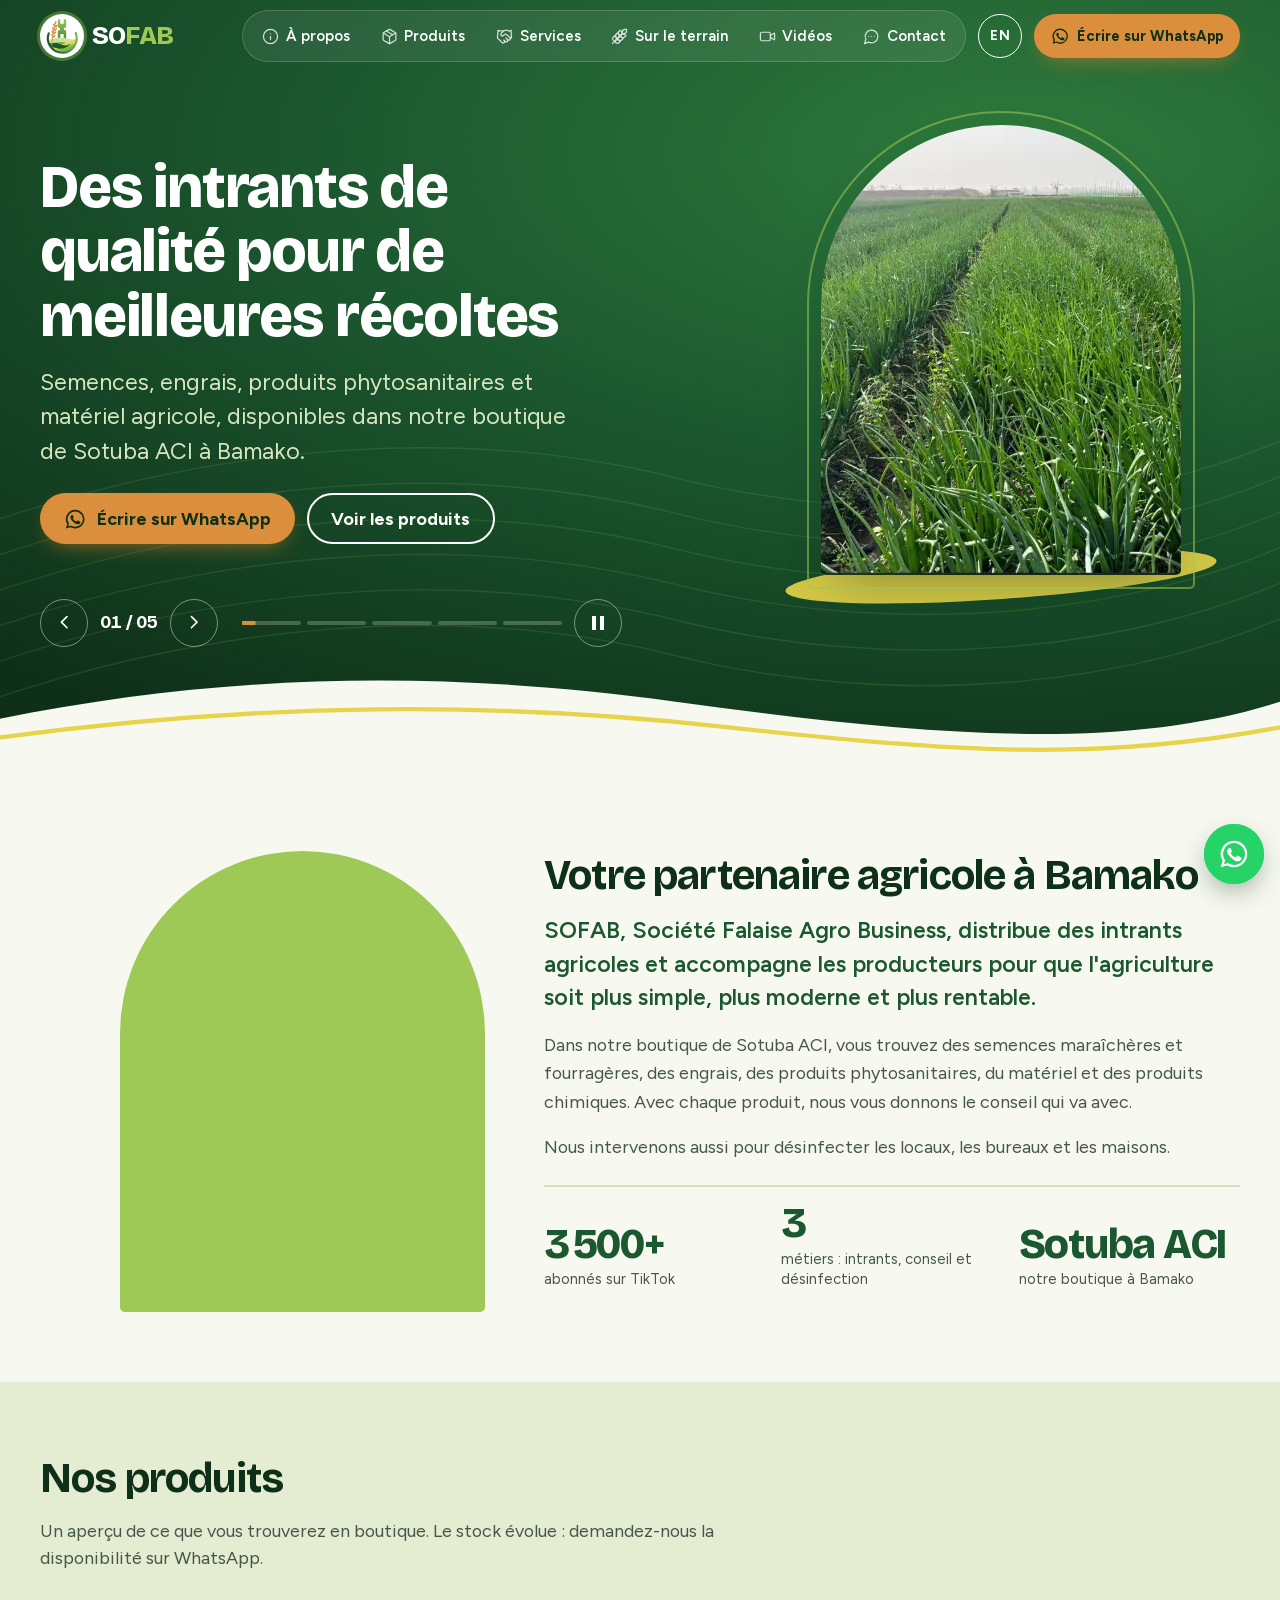
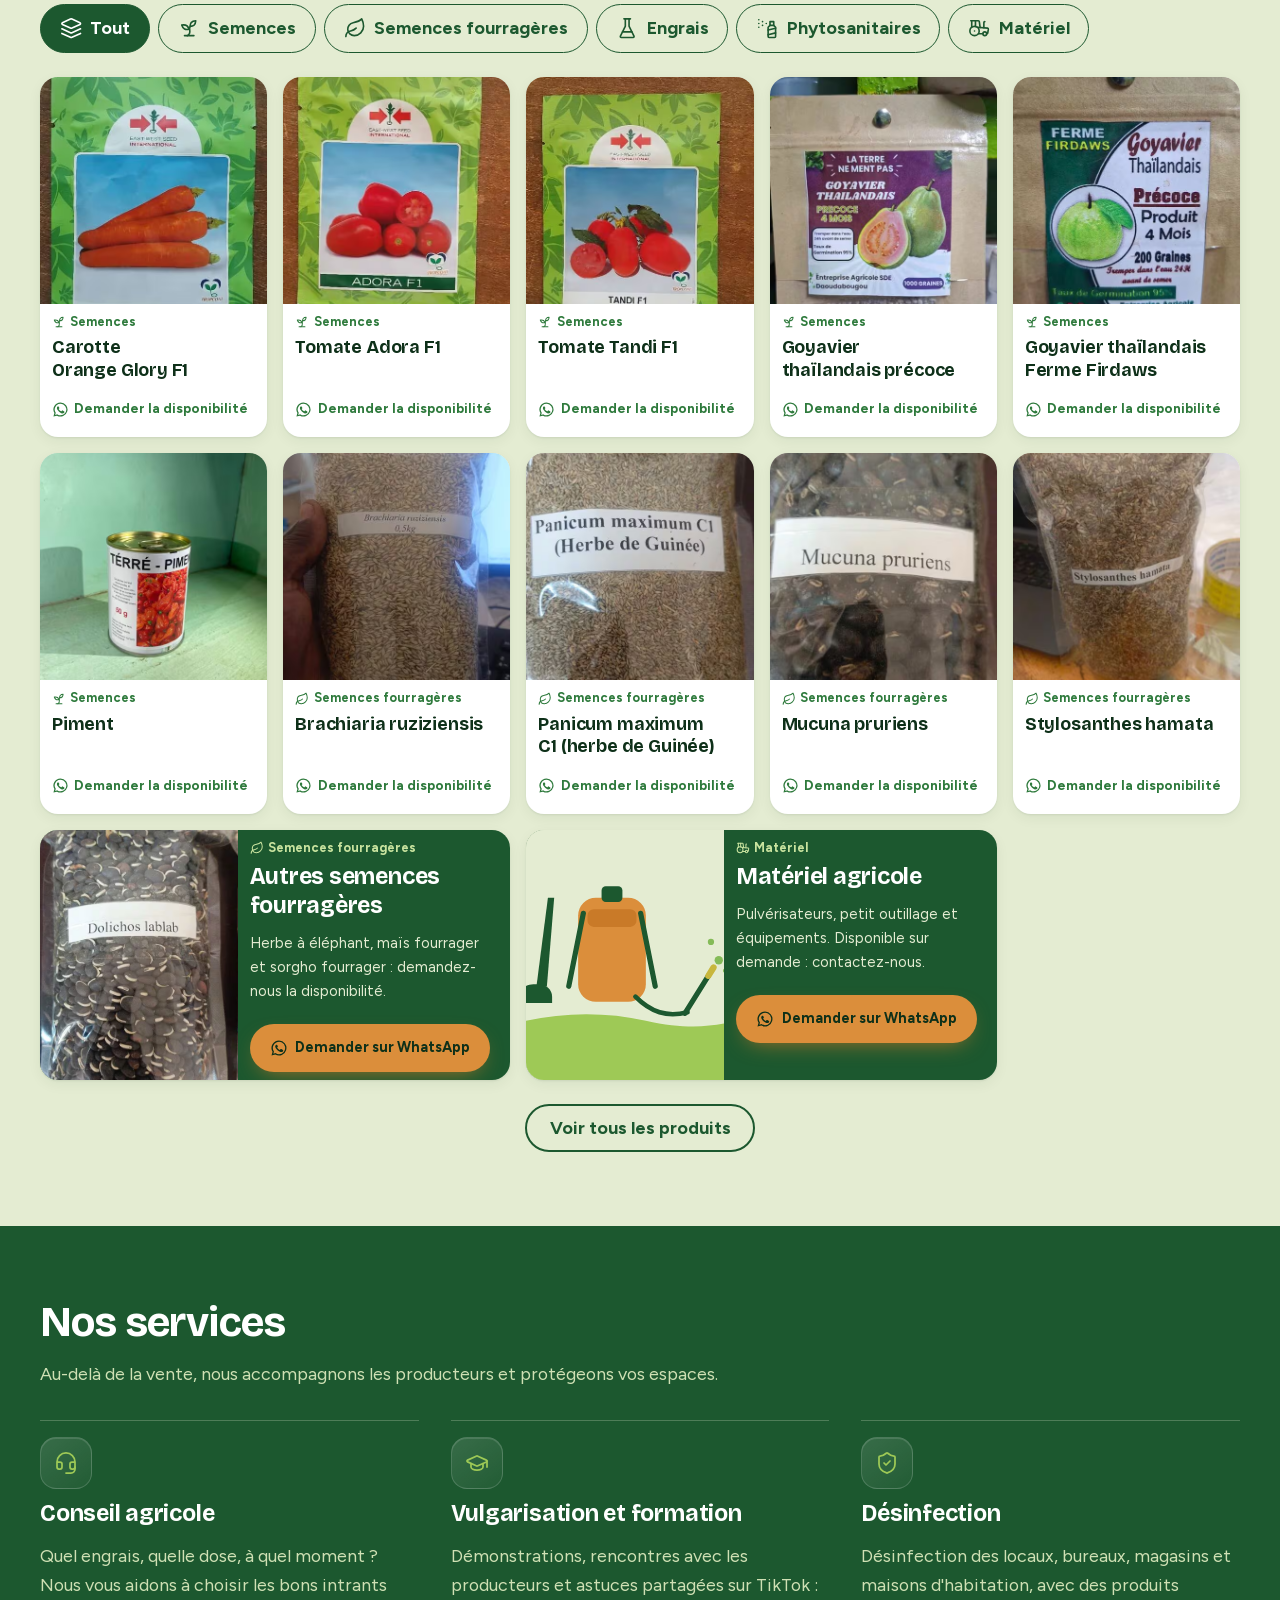
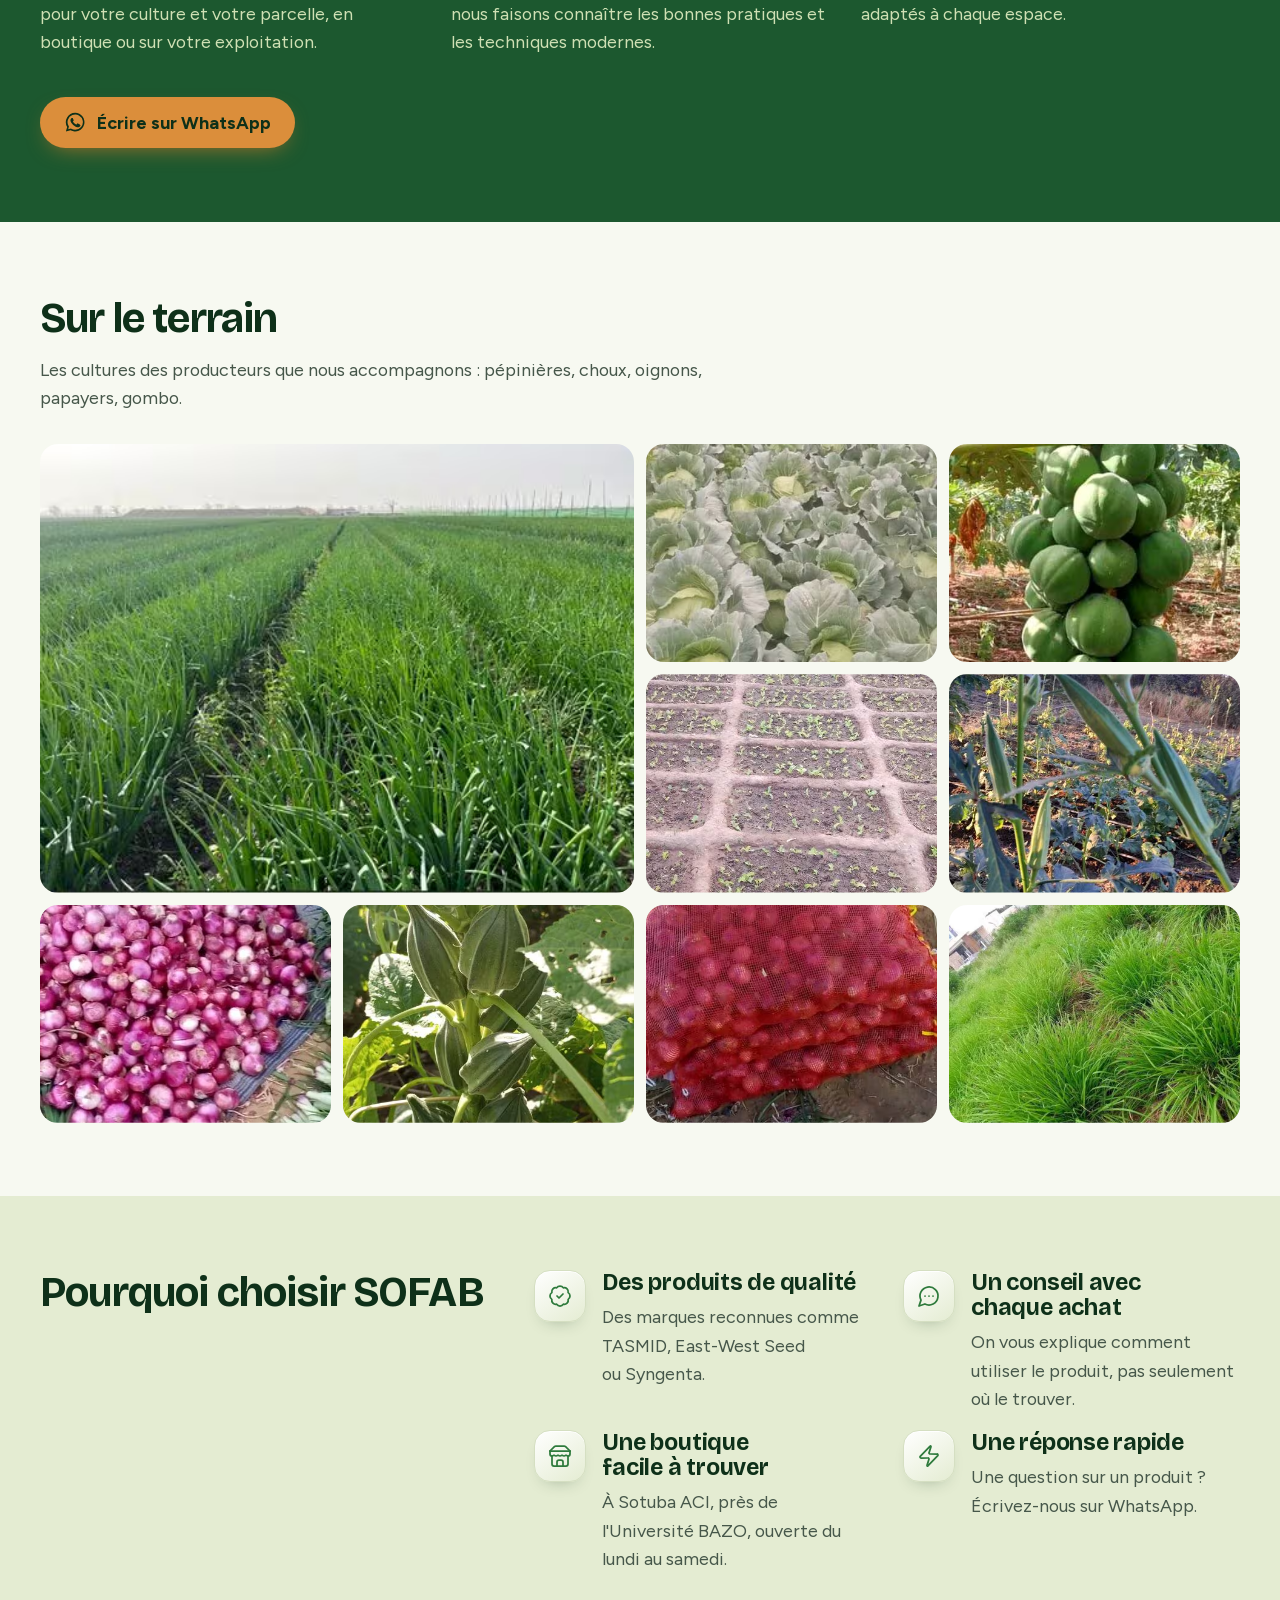
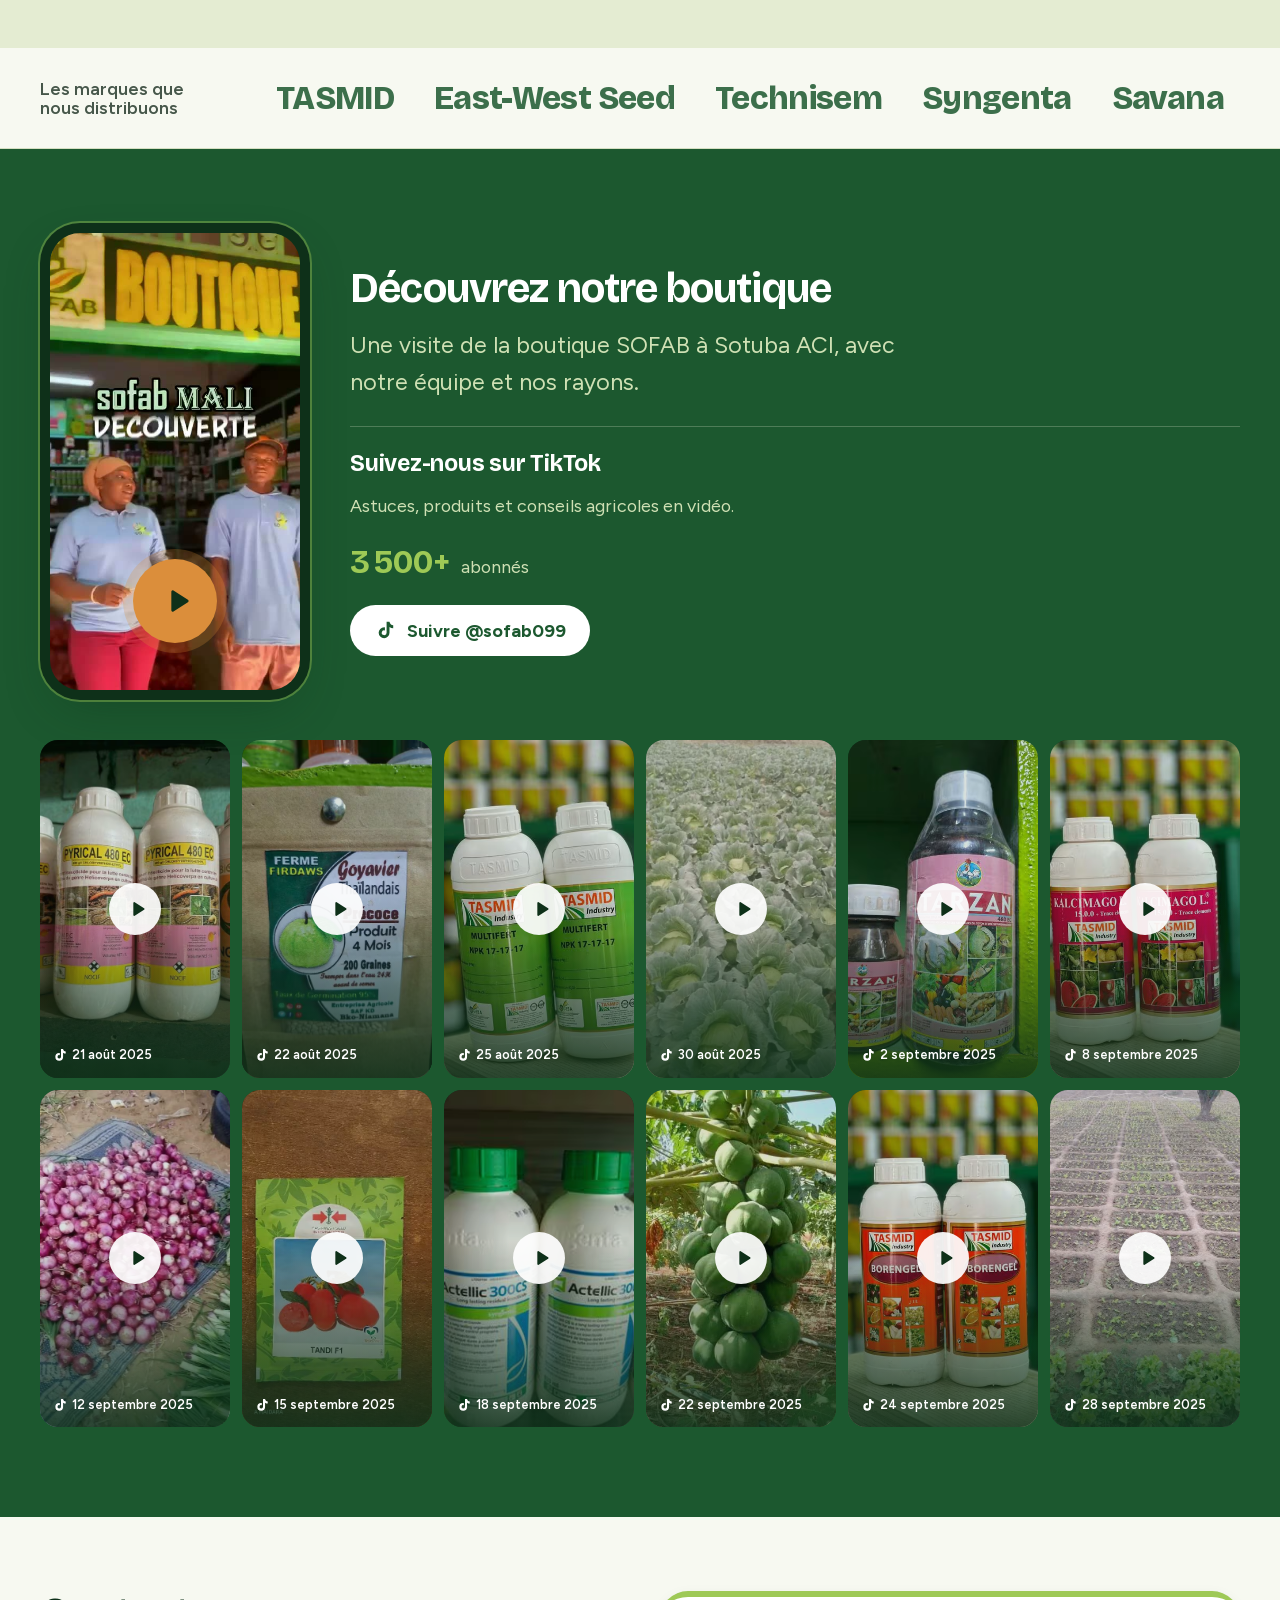
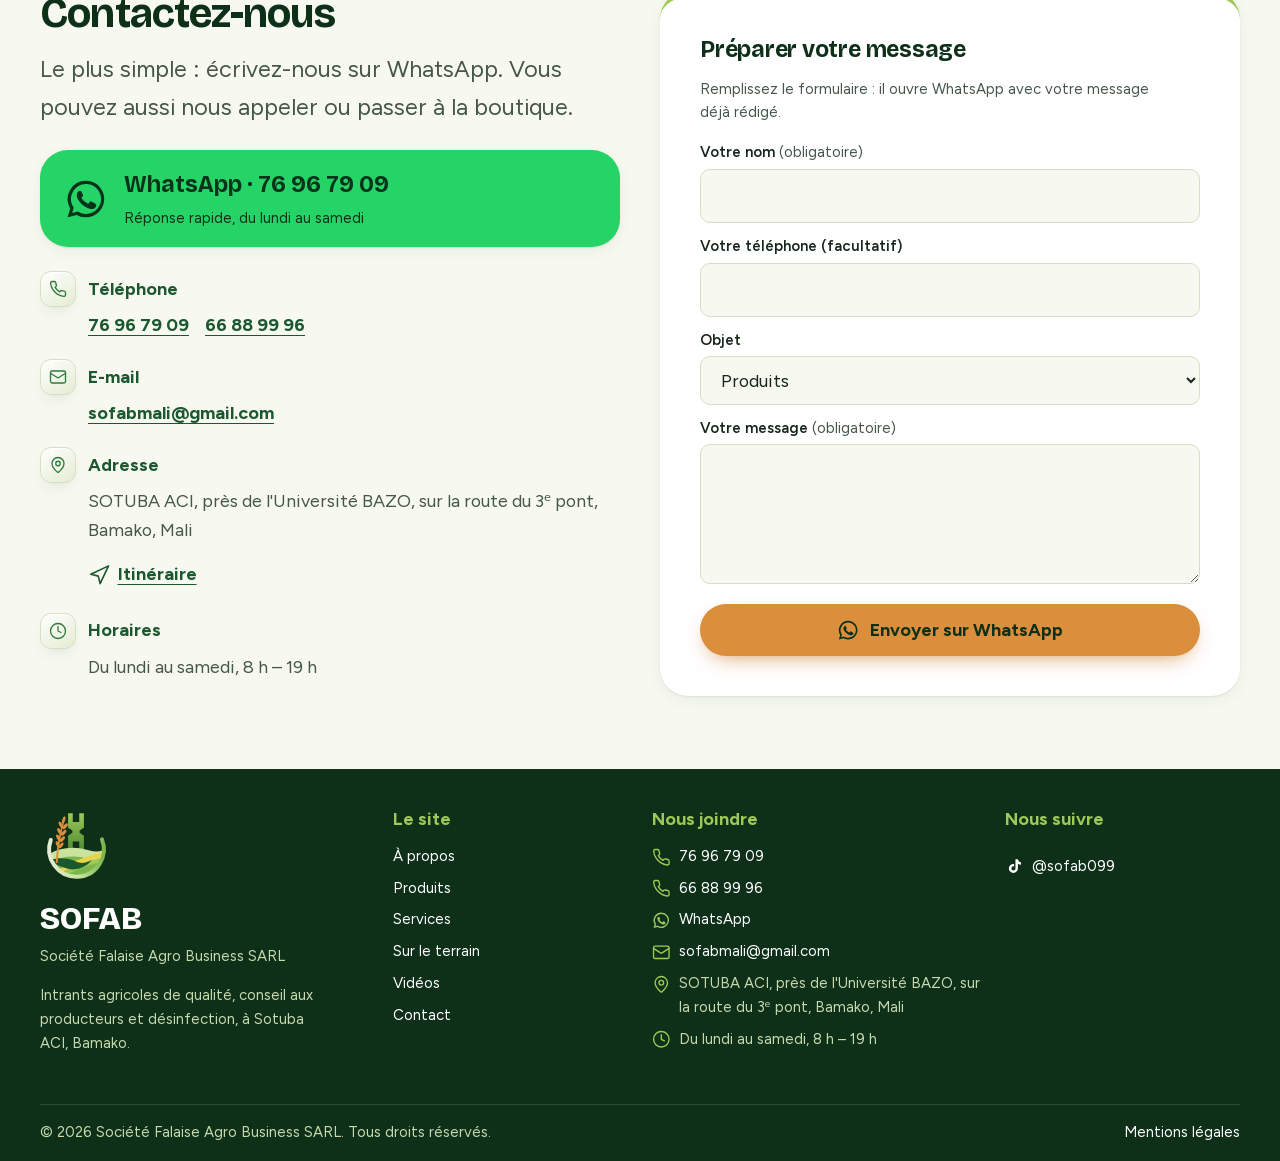
==== commit 45ea30fa: "release: site généré depuis sofab-mali@d774241" ====
--- a/index.html
+++ b/index.html
@@ -4,7 +4,7 @@
 <meta charset="utf-8">
 <meta name="viewport" content="width=device-width, initial-scale=1, viewport-fit=cover">
 <title>SOFAB Mali — Intrants agricoles, conseil et désinfection à Bamako</title>
-<meta name="description" content="SOFAB, Société Falaise Agro Business : semences, engrais, produits phytosanitaires et matériel agricole, conseil aux producteurs et désinfection à Sotuba ACI, Bamako.">
+<meta name="description" content="SOFAB, Société Falaise Agro Business : semences maraîchères et fourragères, engrais, produits phytosanitaires et matériel agricole, conseil aux producteurs et désinfection à Sotuba ACI, Bamako.">
 <meta name="theme-color" content="#1C582F">
 <link rel="canonical" href="https://sofab-mali.github.io/">
 <link rel="alternate" hreflang="fr" href="https://sofab-mali.github.io/">
@@ -13,7 +13,7 @@
 <meta property="og:type" content="website">
 <meta property="og:site_name" content="SOFAB Mali">
 <meta property="og:title" content="SOFAB Mali — Intrants agricoles, conseil et désinfection à Bamako">
-<meta property="og:description" content="SOFAB, Société Falaise Agro Business : semences, engrais, produits phytosanitaires et matériel agricole, conseil aux producteurs et désinfection à Sotuba ACI, Bamako.">
+<meta property="og:description" content="SOFAB, Société Falaise Agro Business : semences maraîchères et fourragères, engrais, produits phytosanitaires et matériel agricole, conseil aux producteurs et désinfection à Sotuba ACI, Bamako.">
 <meta property="og:url" content="https://sofab-mali.github.io/">
 <meta property="og:image" content="https://sofab-mali.github.io/assets/img/og-fr.jpg">
 <meta property="og:image:width" content="1200">
@@ -212,7 +212,7 @@
     <div class="about-copy">
       <h2 data-reveal>Votre partenaire agricole à Bamako</h2>
       <p class="about-lead" data-reveal>SOFAB, Société Falaise Agro Business, distribue des intrants agricoles et accompagne les producteurs pour que l&#39;agriculture soit plus simple, plus moderne et plus rentable.</p>
-      <p data-reveal>Dans notre boutique de Sotuba ACI, vous trouvez des semences, des engrais, des produits phytosanitaires, du matériel et des produits chimiques. Avec chaque produit, nous vous donnons le conseil qui va avec.</p>
+      <p data-reveal>Dans notre boutique de Sotuba ACI, vous trouvez des semences maraîchères et fourragères, des engrais, des produits phytosanitaires, du matériel et des produits chimiques. Avec chaque produit, nous vous donnons le conseil qui va avec.</p>
       <p data-reveal>Nous intervenons aussi pour désinfecter les locaux, les bureaux et les maisons.</p>
       <div class="stats" id="stats">
         <h3 class="visually-hidden">SOFAB en bref</h3>
@@ -232,7 +232,8 @@
     </div>
     <div class="filters" role="group" aria-label="Filtrer les produits" data-filters hidden>
       <button type="button" class="chip" data-filter="all" aria-pressed="true"><svg class="icon" aria-hidden="true"><use href="#i-layers"/></svg>Tout</button>
-      <button type="button" class="chip" data-filter="semences" aria-pressed="false"><svg class="icon" aria-hidden="true"><use href="#i-sprout"/></svg>Semences</button>
+      <button type="button" class="chip" data-filter="semences" aria-pressed="false"><svg class="icon" aria-hidden="true"><use href="#i-seed"/></svg>Semences</button>
+      <button type="button" class="chip" data-filter="fourrage" aria-pressed="false"><svg class="icon" aria-hidden="true"><use href="#i-leaf"/></svg>Semences fourragères</button>
       <button type="button" class="chip" data-filter="engrais" aria-pressed="false"><svg class="icon" aria-hidden="true"><use href="#i-flask"/></svg>Engrais</button>
       <button type="button" class="chip" data-filter="phyto" aria-pressed="false"><svg class="icon" aria-hidden="true"><use href="#i-spray"/></svg>Phytosanitaires</button>
       <button type="button" class="chip" data-filter="materiel" aria-pressed="false"><svg class="icon" aria-hidden="true"><use href="#i-tractor"/></svg>Matériel</button>
@@ -242,7 +243,7 @@
       <li class="product" data-cat="semences">
         <a class="product-media" href="/assets/img/semence-carotte-orange-glory-480.jpg" data-lightbox="products" data-caption="Carotte Orange Glory F1" aria-label="Agrandir la photo : Carotte Orange Glory F1"><picture><source type="image/avif" srcset="/assets/img/semence-carotte-orange-glory-480.avif 480w" sizes="(min-width: 1024px) 25vw, (min-width: 600px) 33vw, 50vw"><source type="image/webp" srcset="/assets/img/semence-carotte-orange-glory-480.webp 480w" sizes="(min-width: 1024px) 25vw, (min-width: 600px) 33vw, 50vw"><img src="/assets/img/semence-carotte-orange-glory-480.jpg" srcset="/assets/img/semence-carotte-orange-glory-480.jpg 480w" sizes="(min-width: 1024px) 25vw, (min-width: 600px) 33vw, 50vw" width="480" height="853" alt="Sachet de semences de carotte Orange Glory F1 (East-West Seed)" loading="lazy" decoding="async"></picture></a>
         <div class="product-body">
-          <p class="product-cat"><svg class="icon" aria-hidden="true"><use href="#i-sprout"/></svg>Semences</p>
+          <p class="product-cat"><svg class="icon" aria-hidden="true"><use href="#i-seed"/></svg>Semences</p>
           <h3 class="product-name">Carotte Orange Glory F1</h3>
           <a class="product-ask" href="https://wa.me/22376967909?text=Bonjour%20SOFAB%2C%20ce%20produit%20est-il%20disponible%20%3A%20Carotte%20Orange%20Glory%20F1" target="_blank" rel="noopener"><svg class="icon" aria-hidden="true"><use href="#i-wa"/></svg>Demander la disponibilité</a>
         </div>
@@ -251,7 +252,7 @@
       <li class="product" data-cat="semences">
         <a class="product-media" href="/assets/img/semence-tomate-adora-480.jpg" data-lightbox="products" data-caption="Tomate Adora F1" aria-label="Agrandir la photo : Tomate Adora F1"><picture><source type="image/avif" srcset="/assets/img/semence-tomate-adora-480.avif 480w" sizes="(min-width: 1024px) 25vw, (min-width: 600px) 33vw, 50vw"><source type="image/webp" srcset="/assets/img/semence-tomate-adora-480.webp 480w" sizes="(min-width: 1024px) 25vw, (min-width: 600px) 33vw, 50vw"><img src="/assets/img/semence-tomate-adora-480.jpg" srcset="/assets/img/semence-tomate-adora-480.jpg 480w" sizes="(min-width: 1024px) 25vw, (min-width: 600px) 33vw, 50vw" width="480" height="853" alt="Sachet de semences de tomate Adora F1 (East-West Seed)" loading="lazy" decoding="async"></picture></a>
         <div class="product-body">
-          <p class="product-cat"><svg class="icon" aria-hidden="true"><use href="#i-sprout"/></svg>Semences</p>
+          <p class="product-cat"><svg class="icon" aria-hidden="true"><use href="#i-seed"/></svg>Semences</p>
           <h3 class="product-name">Tomate Adora F1</h3>
           <a class="product-ask" href="https://wa.me/22376967909?text=Bonjour%20SOFAB%2C%20ce%20produit%20est-il%20disponible%20%3A%20Tomate%20Adora%20F1" target="_blank" rel="noopener"><svg class="icon" aria-hidden="true"><use href="#i-wa"/></svg>Demander la disponibilité</a>
         </div>
@@ -260,7 +261,7 @@
       <li class="product" data-cat="semences">
         <a class="product-media" href="/assets/img/semence-tomate-tandi-480.jpg" data-lightbox="products" data-caption="Tomate Tandi F1" aria-label="Agrandir la photo : Tomate Tandi F1"><picture><source type="image/avif" srcset="/assets/img/semence-tomate-tandi-480.avif 480w" sizes="(min-width: 1024px) 25vw, (min-width: 600px) 33vw, 50vw"><source type="image/webp" srcset="/assets/img/semence-tomate-tandi-480.webp 480w" sizes="(min-width: 1024px) 25vw, (min-width: 600px) 33vw, 50vw"><img src="/assets/img/semence-tomate-tandi-480.jpg" srcset="/assets/img/semence-tomate-tandi-480.jpg 480w" sizes="(min-width: 1024px) 25vw, (min-width: 600px) 33vw, 50vw" width="480" height="853" alt="Sachet de semences de tomate Tandi F1 (East-West Seed)" loading="lazy" decoding="async"></picture></a>
         <div class="product-body">
-          <p class="product-cat"><svg class="icon" aria-hidden="true"><use href="#i-sprout"/></svg>Semences</p>
+          <p class="product-cat"><svg class="icon" aria-hidden="true"><use href="#i-seed"/></svg>Semences</p>
           <h3 class="product-name">Tomate Tandi F1</h3>
           <a class="product-ask" href="https://wa.me/22376967909?text=Bonjour%20SOFAB%2C%20ce%20produit%20est-il%20disponible%20%3A%20Tomate%20Tandi%20F1" target="_blank" rel="noopener"><svg class="icon" aria-hidden="true"><use href="#i-wa"/></svg>Demander la disponibilité</a>
         </div>
@@ -269,7 +270,7 @@
       <li class="product" data-cat="semences">
         <a class="product-media" href="/assets/img/semence-goyavier-thailandais-720.jpg" data-lightbox="products" data-caption="Goyavier thaïlandais précoce" aria-label="Agrandir la photo : Goyavier thaïlandais précoce"><picture><source type="image/avif" srcset="/assets/img/semence-goyavier-thailandais-480.avif 480w, /assets/img/semence-goyavier-thailandais-720.avif 720w" sizes="(min-width: 1024px) 25vw, (min-width: 600px) 33vw, 50vw"><source type="image/webp" srcset="/assets/img/semence-goyavier-thailandais-480.webp 480w, /assets/img/semence-goyavier-thailandais-720.webp 720w" sizes="(min-width: 1024px) 25vw, (min-width: 600px) 33vw, 50vw"><img src="/assets/img/semence-goyavier-thailandais-720.jpg" srcset="/assets/img/semence-goyavier-thailandais-480.jpg 480w, /assets/img/semence-goyavier-thailandais-720.jpg 720w" sizes="(min-width: 1024px) 25vw, (min-width: 600px) 33vw, 50vw" width="720" height="1050" alt="Sachet de graines de goyavier thaïlandais précoce" loading="lazy" decoding="async"></picture></a>
         <div class="product-body">
-          <p class="product-cat"><svg class="icon" aria-hidden="true"><use href="#i-sprout"/></svg>Semences</p>
+          <p class="product-cat"><svg class="icon" aria-hidden="true"><use href="#i-seed"/></svg>Semences</p>
           <h3 class="product-name">Goyavier thaïlandais précoce</h3>
           <a class="product-ask" href="https://wa.me/22376967909?text=Bonjour%20SOFAB%2C%20ce%20produit%20est-il%20disponible%20%3A%20Goyavier%20tha%C3%AFlandais%20pr%C3%A9coce" target="_blank" rel="noopener"><svg class="icon" aria-hidden="true"><use href="#i-wa"/></svg>Demander la disponibilité</a>
         </div>
@@ -278,7 +279,7 @@
       <li class="product" data-cat="semences">
         <a class="product-media" href="/assets/img/semence-goyavier-firdaws-720.jpg" data-lightbox="products" data-caption="Goyavier thaïlandais Ferme Firdaws" aria-label="Agrandir la photo : Goyavier thaïlandais Ferme Firdaws"><picture><source type="image/avif" srcset="/assets/img/semence-goyavier-firdaws-480.avif 480w, /assets/img/semence-goyavier-firdaws-720.avif 720w" sizes="(min-width: 1024px) 25vw, (min-width: 600px) 33vw, 50vw"><source type="image/webp" srcset="/assets/img/semence-goyavier-firdaws-480.webp 480w, /assets/img/semence-goyavier-firdaws-720.webp 720w" sizes="(min-width: 1024px) 25vw, (min-width: 600px) 33vw, 50vw"><img src="/assets/img/semence-goyavier-firdaws-720.jpg" srcset="/assets/img/semence-goyavier-firdaws-480.jpg 480w, /assets/img/semence-goyavier-firdaws-720.jpg 720w" sizes="(min-width: 1024px) 25vw, (min-width: 600px) 33vw, 50vw" width="720" height="1280" alt="Graines de goyavier thaïlandais Ferme Firdaws" loading="lazy" decoding="async"></picture></a>
         <div class="product-body">
-          <p class="product-cat"><svg class="icon" aria-hidden="true"><use href="#i-sprout"/></svg>Semences</p>
+          <p class="product-cat"><svg class="icon" aria-hidden="true"><use href="#i-seed"/></svg>Semences</p>
           <h3 class="product-name">Goyavier thaïlandais Ferme Firdaws</h3>
           <a class="product-ask" href="https://wa.me/22376967909?text=Bonjour%20SOFAB%2C%20ce%20produit%20est-il%20disponible%20%3A%20Goyavier%20tha%C3%AFlandais%20Ferme%20Firdaws" target="_blank" rel="noopener"><svg class="icon" aria-hidden="true"><use href="#i-wa"/></svg>Demander la disponibilité</a>
         </div>
@@ -287,13 +288,103 @@
       <li class="product" data-cat="semences">
         <a class="product-media" href="/assets/img/semence-piment-terre-1600.jpg" data-lightbox="products" data-caption="Piment" aria-label="Agrandir la photo : Piment"><picture><source type="image/avif" srcset="/assets/img/semence-piment-terre-480.avif 480w, /assets/img/semence-piment-terre-960.avif 960w, /assets/img/semence-piment-terre-1600.avif 1600w" sizes="(min-width: 1024px) 25vw, (min-width: 600px) 33vw, 50vw"><source type="image/webp" srcset="/assets/img/semence-piment-terre-480.webp 480w, /assets/img/semence-piment-terre-960.webp 960w, /assets/img/semence-piment-terre-1600.webp 1600w" sizes="(min-width: 1024px) 25vw, (min-width: 600px) 33vw, 50vw"><img src="/assets/img/semence-piment-terre-960.jpg" srcset="/assets/img/semence-piment-terre-480.jpg 480w, /assets/img/semence-piment-terre-960.jpg 960w, /assets/img/semence-piment-terre-1600.jpg 1600w" sizes="(min-width: 1024px) 25vw, (min-width: 600px) 33vw, 50vw" width="960" height="1280" alt="Boîte de semences de piment" loading="lazy" decoding="async"></picture></a>
         <div class="product-body">
-          <p class="product-cat"><svg class="icon" aria-hidden="true"><use href="#i-sprout"/></svg>Semences</p>
+          <p class="product-cat"><svg class="icon" aria-hidden="true"><use href="#i-seed"/></svg>Semences</p>
           <h3 class="product-name">Piment</h3>
           <a class="product-ask" href="https://wa.me/22376967909?text=Bonjour%20SOFAB%2C%20ce%20produit%20est-il%20disponible%20%3A%20Piment" target="_blank" rel="noopener"><svg class="icon" aria-hidden="true"><use href="#i-wa"/></svg>Demander la disponibilité</a>
         </div>
       </li>
       
-      <li class="product" data-cat="engrais">
+      <li class="product" data-cat="fourrage">
+        <a class="product-media" href="/assets/img/fourrage-brachiaria-960.jpg" data-lightbox="products" data-caption="Brachiaria ruziziensis" aria-label="Agrandir la photo : Brachiaria ruziziensis"><picture><source type="image/avif" srcset="/assets/img/fourrage-brachiaria-480.avif 480w, /assets/img/fourrage-brachiaria-960.avif 960w" sizes="(min-width: 1024px) 25vw, (min-width: 600px) 33vw, 50vw"><source type="image/webp" srcset="/assets/img/fourrage-brachiaria-480.webp 480w, /assets/img/fourrage-brachiaria-960.webp 960w" sizes="(min-width: 1024px) 25vw, (min-width: 600px) 33vw, 50vw"><img src="/assets/img/fourrage-brachiaria-960.jpg" srcset="/assets/img/fourrage-brachiaria-480.jpg 480w, /assets/img/fourrage-brachiaria-960.jpg 960w" sizes="(min-width: 1024px) 25vw, (min-width: 600px) 33vw, 50vw" width="960" height="1200" alt="Sachet de semences de Brachiaria ruziziensis" loading="lazy" decoding="async"></picture></a>
+        <div class="product-body">
+          <p class="product-cat"><svg class="icon" aria-hidden="true"><use href="#i-leaf"/></svg>Semences fourragères</p>
+          <h3 class="product-name">Brachiaria ruziziensis</h3>
+          <a class="product-ask" href="https://wa.me/22376967909?text=Bonjour%20SOFAB%2C%20ce%20produit%20est-il%20disponible%20%3A%20Brachiaria%20ruziziensis" target="_blank" rel="noopener"><svg class="icon" aria-hidden="true"><use href="#i-wa"/></svg>Demander la disponibilité</a>
+        </div>
+      </li>
+      
+      <li class="product" data-cat="fourrage">
+        <a class="product-media" href="/assets/img/fourrage-panicum-960.jpg" data-lightbox="products" data-caption="Panicum maximum C1 (herbe de Guinée)" aria-label="Agrandir la photo : Panicum maximum C1 (herbe de Guinée)"><picture><source type="image/avif" srcset="/assets/img/fourrage-panicum-480.avif 480w, /assets/img/fourrage-panicum-960.avif 960w" sizes="(min-width: 1024px) 25vw, (min-width: 600px) 33vw, 50vw"><source type="image/webp" srcset="/assets/img/fourrage-panicum-480.webp 480w, /assets/img/fourrage-panicum-960.webp 960w" sizes="(min-width: 1024px) 25vw, (min-width: 600px) 33vw, 50vw"><img src="/assets/img/fourrage-panicum-960.jpg" srcset="/assets/img/fourrage-panicum-480.jpg 480w, /assets/img/fourrage-panicum-960.jpg 960w" sizes="(min-width: 1024px) 25vw, (min-width: 600px) 33vw, 50vw" width="960" height="1200" alt="Sachet de semences de Panicum maximum C1 (herbe de Guinée)" loading="lazy" decoding="async"></picture></a>
+        <div class="product-body">
+          <p class="product-cat"><svg class="icon" aria-hidden="true"><use href="#i-leaf"/></svg>Semences fourragères</p>
+          <h3 class="product-name">Panicum maximum C1 (herbe de Guinée)</h3>
+          <a class="product-ask" href="https://wa.me/22376967909?text=Bonjour%20SOFAB%2C%20ce%20produit%20est-il%20disponible%20%3A%20Panicum%20maximum%20C1%20(herbe%20de%20Guin%C3%A9e)" target="_blank" rel="noopener"><svg class="icon" aria-hidden="true"><use href="#i-wa"/></svg>Demander la disponibilité</a>
+        </div>
+      </li>
+      
+      <li class="product" data-cat="fourrage">
+        <a class="product-media" href="/assets/img/fourrage-mucuna-607.jpg" data-lightbox="products" data-caption="Mucuna pruriens" aria-label="Agrandir la photo : Mucuna pruriens"><picture><source type="image/avif" srcset="/assets/img/fourrage-mucuna-480.avif 480w, /assets/img/fourrage-mucuna-607.avif 607w" sizes="(min-width: 1024px) 25vw, (min-width: 600px) 33vw, 50vw"><source type="image/webp" srcset="/assets/img/fourrage-mucuna-480.webp 480w, /assets/img/fourrage-mucuna-607.webp 607w" sizes="(min-width: 1024px) 25vw, (min-width: 600px) 33vw, 50vw"><img src="/assets/img/fourrage-mucuna-607.jpg" srcset="/assets/img/fourrage-mucuna-480.jpg 480w, /assets/img/fourrage-mucuna-607.jpg 607w" sizes="(min-width: 1024px) 25vw, (min-width: 600px) 33vw, 50vw" width="607" height="759" alt="Sachet de graines de Mucuna pruriens" loading="lazy" decoding="async"></picture></a>
+        <div class="product-body">
+          <p class="product-cat"><svg class="icon" aria-hidden="true"><use href="#i-leaf"/></svg>Semences fourragères</p>
+          <h3 class="product-name">Mucuna pruriens</h3>
+          <a class="product-ask" href="https://wa.me/22376967909?text=Bonjour%20SOFAB%2C%20ce%20produit%20est-il%20disponible%20%3A%20Mucuna%20pruriens" target="_blank" rel="noopener"><svg class="icon" aria-hidden="true"><use href="#i-wa"/></svg>Demander la disponibilité</a>
+        </div>
+      </li>
+      
+      <li class="product" data-cat="fourrage">
+        <a class="product-media" href="/assets/img/fourrage-stylosanthes-hamata-607.jpg" data-lightbox="products" data-caption="Stylosanthes hamata" aria-label="Agrandir la photo : Stylosanthes hamata"><picture><source type="image/avif" srcset="/assets/img/fourrage-stylosanthes-hamata-480.avif 480w, /assets/img/fourrage-stylosanthes-hamata-607.avif 607w" sizes="(min-width: 1024px) 25vw, (min-width: 600px) 33vw, 50vw"><source type="image/webp" srcset="/assets/img/fourrage-stylosanthes-hamata-480.webp 480w, /assets/img/fourrage-stylosanthes-hamata-607.webp 607w" sizes="(min-width: 1024px) 25vw, (min-width: 600px) 33vw, 50vw"><img src="/assets/img/fourrage-stylosanthes-hamata-607.jpg" srcset="/assets/img/fourrage-stylosanthes-hamata-480.jpg 480w, /assets/img/fourrage-stylosanthes-hamata-607.jpg 607w" sizes="(min-width: 1024px) 25vw, (min-width: 600px) 33vw, 50vw" width="607" height="759" alt="Sachet de semences de Stylosanthes hamata" loading="lazy" decoding="async"></picture></a>
+        <div class="product-body">
+          <p class="product-cat"><svg class="icon" aria-hidden="true"><use href="#i-leaf"/></svg>Semences fourragères</p>
+          <h3 class="product-name">Stylosanthes hamata</h3>
+          <a class="product-ask" href="https://wa.me/22376967909?text=Bonjour%20SOFAB%2C%20ce%20produit%20est-il%20disponible%20%3A%20Stylosanthes%20hamata" target="_blank" rel="noopener"><svg class="icon" aria-hidden="true"><use href="#i-wa"/></svg>Demander la disponibilité</a>
+        </div>
+      </li>
+      
+      <li class="product is-extra" data-cat="fourrage">
+        <a class="product-media" href="/assets/img/fourrage-stylosanthes-guianensis-960.jpg" data-lightbox="products" data-caption="Stylosanthes guianensis" aria-label="Agrandir la photo : Stylosanthes guianensis"><picture><source type="image/avif" srcset="/assets/img/fourrage-stylosanthes-guianensis-480.avif 480w, /assets/img/fourrage-stylosanthes-guianensis-960.avif 960w" sizes="(min-width: 1024px) 25vw, (min-width: 600px) 33vw, 50vw"><source type="image/webp" srcset="/assets/img/fourrage-stylosanthes-guianensis-480.webp 480w, /assets/img/fourrage-stylosanthes-guianensis-960.webp 960w" sizes="(min-width: 1024px) 25vw, (min-width: 600px) 33vw, 50vw"><img src="/assets/img/fourrage-stylosanthes-guianensis-960.jpg" srcset="/assets/img/fourrage-stylosanthes-guianensis-480.jpg 480w, /assets/img/fourrage-stylosanthes-guianensis-960.jpg 960w" sizes="(min-width: 1024px) 25vw, (min-width: 600px) 33vw, 50vw" width="960" height="1200" alt="Sachet de semences de Stylosanthes guianensis" loading="lazy" decoding="async"></picture></a>
+        <div class="product-body">
+          <p class="product-cat"><svg class="icon" aria-hidden="true"><use href="#i-leaf"/></svg>Semences fourragères</p>
+          <h3 class="product-name">Stylosanthes guianensis</h3>
+          <a class="product-ask" href="https://wa.me/22376967909?text=Bonjour%20SOFAB%2C%20ce%20produit%20est-il%20disponible%20%3A%20Stylosanthes%20guianensis" target="_blank" rel="noopener"><svg class="icon" aria-hidden="true"><use href="#i-wa"/></svg>Demander la disponibilité</a>
+        </div>
+      </li>
+      
+      <li class="product is-extra" data-cat="fourrage">
+        <a class="product-media" href="/assets/img/fourrage-dolique-960.jpg" data-lightbox="products" data-caption="Dolique (Dolichos lablab)" aria-label="Agrandir la photo : Dolique (Dolichos lablab)"><picture><source type="image/avif" srcset="/assets/img/fourrage-dolique-480.avif 480w, /assets/img/fourrage-dolique-960.avif 960w" sizes="(min-width: 1024px) 25vw, (min-width: 600px) 33vw, 50vw"><source type="image/webp" srcset="/assets/img/fourrage-dolique-480.webp 480w, /assets/img/fourrage-dolique-960.webp 960w" sizes="(min-width: 1024px) 25vw, (min-width: 600px) 33vw, 50vw"><img src="/assets/img/fourrage-dolique-960.jpg" srcset="/assets/img/fourrage-dolique-480.jpg 480w, /assets/img/fourrage-dolique-960.jpg 960w" sizes="(min-width: 1024px) 25vw, (min-width: 600px) 33vw, 50vw" width="960" height="1200" alt="Sachet de graines de dolique (Dolichos lablab)" loading="lazy" decoding="async"></picture></a>
+        <div class="product-body">
+          <p class="product-cat"><svg class="icon" aria-hidden="true"><use href="#i-leaf"/></svg>Semences fourragères</p>
+          <h3 class="product-name">Dolique (Dolichos lablab)</h3>
+          <a class="product-ask" href="https://wa.me/22376967909?text=Bonjour%20SOFAB%2C%20ce%20produit%20est-il%20disponible%20%3A%20Dolique%20(Dolichos%20lablab)" target="_blank" rel="noopener"><svg class="icon" aria-hidden="true"><use href="#i-wa"/></svg>Demander la disponibilité</a>
+        </div>
+      </li>
+      
+      <li class="product is-extra" data-cat="fourrage">
+        <a class="product-media" href="/assets/img/fourrage-niebe-960.jpg" data-lightbox="products" data-caption="Niébé fourrager CZ06-1-12 (Jiguifa)" aria-label="Agrandir la photo : Niébé fourrager CZ06-1-12 (Jiguifa)"><picture><source type="image/avif" srcset="/assets/img/fourrage-niebe-480.avif 480w, /assets/img/fourrage-niebe-960.avif 960w" sizes="(min-width: 1024px) 25vw, (min-width: 600px) 33vw, 50vw"><source type="image/webp" srcset="/assets/img/fourrage-niebe-480.webp 480w, /assets/img/fourrage-niebe-960.webp 960w" sizes="(min-width: 1024px) 25vw, (min-width: 600px) 33vw, 50vw"><img src="/assets/img/fourrage-niebe-960.jpg" srcset="/assets/img/fourrage-niebe-480.jpg 480w, /assets/img/fourrage-niebe-960.jpg 960w" sizes="(min-width: 1024px) 25vw, (min-width: 600px) 33vw, 50vw" width="960" height="1200" alt="Sachet de graines de niébé fourrager CZ06-1-12 (Jiguifa)" loading="lazy" decoding="async"></picture></a>
+        <div class="product-body">
+          <p class="product-cat"><svg class="icon" aria-hidden="true"><use href="#i-leaf"/></svg>Semences fourragères</p>
+          <h3 class="product-name">Niébé fourrager CZ06-1-12 (Jiguifa)</h3>
+          <a class="product-ask" href="https://wa.me/22376967909?text=Bonjour%20SOFAB%2C%20ce%20produit%20est-il%20disponible%20%3A%20Ni%C3%A9b%C3%A9%20fourrager%20CZ06-1-12%20(Jiguifa)" target="_blank" rel="noopener"><svg class="icon" aria-hidden="true"><use href="#i-wa"/></svg>Demander la disponibilité</a>
+        </div>
+      </li>
+      
+      <li class="product is-extra" data-cat="fourrage">
+        <a class="product-media" href="/assets/img/fourrage-pois-angole-960.jpg" data-lightbox="products" data-caption="Pois d’Angole (Cajanus cajan)" aria-label="Agrandir la photo : Pois d’Angole (Cajanus cajan)"><picture><source type="image/avif" srcset="/assets/img/fourrage-pois-angole-480.avif 480w, /assets/img/fourrage-pois-angole-960.avif 960w" sizes="(min-width: 1024px) 25vw, (min-width: 600px) 33vw, 50vw"><source type="image/webp" srcset="/assets/img/fourrage-pois-angole-480.webp 480w, /assets/img/fourrage-pois-angole-960.webp 960w" sizes="(min-width: 1024px) 25vw, (min-width: 600px) 33vw, 50vw"><img src="/assets/img/fourrage-pois-angole-960.jpg" srcset="/assets/img/fourrage-pois-angole-480.jpg 480w, /assets/img/fourrage-pois-angole-960.jpg 960w" sizes="(min-width: 1024px) 25vw, (min-width: 600px) 33vw, 50vw" width="960" height="1200" alt="Sachet de graines de pois d’Angole (Cajanus cajan)" loading="lazy" decoding="async"></picture></a>
+        <div class="product-body">
+          <p class="product-cat"><svg class="icon" aria-hidden="true"><use href="#i-leaf"/></svg>Semences fourragères</p>
+          <h3 class="product-name">Pois d’Angole (Cajanus cajan)</h3>
+          <a class="product-ask" href="https://wa.me/22376967909?text=Bonjour%20SOFAB%2C%20ce%20produit%20est-il%20disponible%20%3A%20Pois%20d%E2%80%99Angole%20(Cajanus%20cajan)" target="_blank" rel="noopener"><svg class="icon" aria-hidden="true"><use href="#i-wa"/></svg>Demander la disponibilité</a>
+        </div>
+      </li>
+      
+      <li class="product is-extra" data-cat="fourrage">
+        <a class="product-media" href="/assets/img/fourrage-bourgou-480.jpg" data-lightbox="products" data-caption="Bourgou (Echinochloa stagnina)" aria-label="Agrandir la photo : Bourgou (Echinochloa stagnina)"><picture><source type="image/avif" srcset="/assets/img/fourrage-bourgou-480.avif 480w" sizes="(min-width: 1024px) 25vw, (min-width: 600px) 33vw, 50vw"><source type="image/webp" srcset="/assets/img/fourrage-bourgou-480.webp 480w" sizes="(min-width: 1024px) 25vw, (min-width: 600px) 33vw, 50vw"><img src="/assets/img/fourrage-bourgou-480.jpg" srcset="/assets/img/fourrage-bourgou-480.jpg 480w" sizes="(min-width: 1024px) 25vw, (min-width: 600px) 33vw, 50vw" width="480" height="600" alt="Sachet de semences de bourgou (Echinochloa stagnina)" loading="lazy" decoding="async"></picture></a>
+        <div class="product-body">
+          <p class="product-cat"><svg class="icon" aria-hidden="true"><use href="#i-leaf"/></svg>Semences fourragères</p>
+          <h3 class="product-name">Bourgou (Echinochloa stagnina)</h3>
+          <a class="product-ask" href="https://wa.me/22376967909?text=Bonjour%20SOFAB%2C%20ce%20produit%20est-il%20disponible%20%3A%20Bourgou%20(Echinochloa%20stagnina)" target="_blank" rel="noopener"><svg class="icon" aria-hidden="true"><use href="#i-wa"/></svg>Demander la disponibilité</a>
+        </div>
+      </li>
+      
+      <li class="product is-extra" data-cat="fourrage">
+        <a class="product-media" href="/assets/img/fourrage-luzerne-607.jpg" data-lightbox="products" data-caption="Luzerne (Medicago sativa)" aria-label="Agrandir la photo : Luzerne (Medicago sativa)"><picture><source type="image/avif" srcset="/assets/img/fourrage-luzerne-480.avif 480w, /assets/img/fourrage-luzerne-607.avif 607w" sizes="(min-width: 1024px) 25vw, (min-width: 600px) 33vw, 50vw"><source type="image/webp" srcset="/assets/img/fourrage-luzerne-480.webp 480w, /assets/img/fourrage-luzerne-607.webp 607w" sizes="(min-width: 1024px) 25vw, (min-width: 600px) 33vw, 50vw"><img src="/assets/img/fourrage-luzerne-607.jpg" srcset="/assets/img/fourrage-luzerne-480.jpg 480w, /assets/img/fourrage-luzerne-607.jpg 607w" sizes="(min-width: 1024px) 25vw, (min-width: 600px) 33vw, 50vw" width="607" height="759" alt="Sachet de semences de luzerne (Medicago sativa)" loading="lazy" decoding="async"></picture></a>
+        <div class="product-body">
+          <p class="product-cat"><svg class="icon" aria-hidden="true"><use href="#i-leaf"/></svg>Semences fourragères</p>
+          <h3 class="product-name">Luzerne (Medicago sativa)</h3>
+          <a class="product-ask" href="https://wa.me/22376967909?text=Bonjour%20SOFAB%2C%20ce%20produit%20est-il%20disponible%20%3A%20Luzerne%20(Medicago%20sativa)" target="_blank" rel="noopener"><svg class="icon" aria-hidden="true"><use href="#i-wa"/></svg>Demander la disponibilité</a>
+        </div>
+      </li>
+      
+      <li class="product is-extra" data-cat="engrais">
         <a class="product-media" href="/assets/img/engrais-tasmid-potafol-40-960.jpg" data-lightbox="products" data-caption="TASMID Potafol 40" aria-label="Agrandir la photo : TASMID Potafol 40"><picture><source type="image/avif" srcset="/assets/img/engrais-tasmid-potafol-40-480.avif 480w, /assets/img/engrais-tasmid-potafol-40-960.avif 960w" sizes="(min-width: 1024px) 25vw, (min-width: 600px) 33vw, 50vw"><source type="image/webp" srcset="/assets/img/engrais-tasmid-potafol-40-480.webp 480w, /assets/img/engrais-tasmid-potafol-40-960.webp 960w" sizes="(min-width: 1024px) 25vw, (min-width: 600px) 33vw, 50vw"><img src="/assets/img/engrais-tasmid-potafol-40-960.jpg" srcset="/assets/img/engrais-tasmid-potafol-40-480.jpg 480w, /assets/img/engrais-tasmid-potafol-40-960.jpg 960w" sizes="(min-width: 1024px) 25vw, (min-width: 600px) 33vw, 50vw" width="960" height="1280" alt="Engrais foliaire TASMID Potafol 40" loading="lazy" decoding="async"></picture></a>
         <div class="product-body">
           <p class="product-cat"><svg class="icon" aria-hidden="true"><use href="#i-flask"/></svg>Engrais</p>
@@ -302,7 +393,7 @@
         </div>
       </li>
       
-      <li class="product" data-cat="engrais">
+      <li class="product is-extra" data-cat="engrais">
         <a class="product-media" href="/assets/img/engrais-tasmid-nitromax-960.jpg" data-lightbox="products" data-caption="TASMID Nitromax" aria-label="Agrandir la photo : TASMID Nitromax"><picture><source type="image/avif" srcset="/assets/img/engrais-tasmid-nitromax-480.avif 480w, /assets/img/engrais-tasmid-nitromax-960.avif 960w" sizes="(min-width: 1024px) 25vw, (min-width: 600px) 33vw, 50vw"><source type="image/webp" srcset="/assets/img/engrais-tasmid-nitromax-480.webp 480w, /assets/img/engrais-tasmid-nitromax-960.webp 960w" sizes="(min-width: 1024px) 25vw, (min-width: 600px) 33vw, 50vw"><img src="/assets/img/engrais-tasmid-nitromax-960.jpg" srcset="/assets/img/engrais-tasmid-nitromax-480.jpg 480w, /assets/img/engrais-tasmid-nitromax-960.jpg 960w" sizes="(min-width: 1024px) 25vw, (min-width: 600px) 33vw, 50vw" width="960" height="1280" alt="Engrais azoté TASMID Nitromax" loading="lazy" decoding="async"></picture></a>
         <div class="product-body">
           <p class="product-cat"><svg class="icon" aria-hidden="true"><use href="#i-flask"/></svg>Engrais</p>
@@ -311,7 +402,7 @@
         </div>
       </li>
       
-      <li class="product" data-cat="engrais">
+      <li class="product is-extra" data-cat="engrais">
         <a class="product-media" href="/assets/img/engrais-tasmid-uree-max-960.jpg" data-lightbox="products" data-caption="TASMID Urée Max" aria-label="Agrandir la photo : TASMID Urée Max"><picture><source type="image/avif" srcset="/assets/img/engrais-tasmid-uree-max-480.avif 480w, /assets/img/engrais-tasmid-uree-max-960.avif 960w" sizes="(min-width: 1024px) 25vw, (min-width: 600px) 33vw, 50vw"><source type="image/webp" srcset="/assets/img/engrais-tasmid-uree-max-480.webp 480w, /assets/img/engrais-tasmid-uree-max-960.webp 960w" sizes="(min-width: 1024px) 25vw, (min-width: 600px) 33vw, 50vw"><img src="/assets/img/engrais-tasmid-uree-max-960.jpg" srcset="/assets/img/engrais-tasmid-uree-max-480.jpg 480w, /assets/img/engrais-tasmid-uree-max-960.jpg 960w" sizes="(min-width: 1024px) 25vw, (min-width: 600px) 33vw, 50vw" width="960" height="1280" alt="Engrais azoté TASMID Urée Max" loading="lazy" decoding="async"></picture></a>
         <div class="product-body">
           <p class="product-cat"><svg class="icon" aria-hidden="true"><use href="#i-flask"/></svg>Engrais</p>
@@ -320,7 +411,7 @@
         </div>
       </li>
       
-      <li class="product" data-cat="engrais">
+      <li class="product is-extra" data-cat="engrais">
         <a class="product-media" href="/assets/img/engrais-tasmid-multifert-960.jpg" data-lightbox="products" data-caption="TASMID Multifert NPK 17-17-17" aria-label="Agrandir la photo : TASMID Multifert NPK 17-17-17"><picture><source type="image/avif" srcset="/assets/img/engrais-tasmid-multifert-480.avif 480w, /assets/img/engrais-tasmid-multifert-960.avif 960w" sizes="(min-width: 1024px) 25vw, (min-width: 600px) 33vw, 50vw"><source type="image/webp" srcset="/assets/img/engrais-tasmid-multifert-480.webp 480w, /assets/img/engrais-tasmid-multifert-960.webp 960w" sizes="(min-width: 1024px) 25vw, (min-width: 600px) 33vw, 50vw"><img src="/assets/img/engrais-tasmid-multifert-960.jpg" srcset="/assets/img/engrais-tasmid-multifert-480.jpg 480w, /assets/img/engrais-tasmid-multifert-960.jpg 960w" sizes="(min-width: 1024px) 25vw, (min-width: 600px) 33vw, 50vw" width="960" height="1280" alt="Engrais TASMID Multifert NPK 17-17-17" loading="lazy" decoding="async"></picture></a>
         <div class="product-body">
           <p class="product-cat"><svg class="icon" aria-hidden="true"><use href="#i-flask"/></svg>Engrais</p>
@@ -419,6 +510,15 @@
         </div>
       </li>
       
+      <li class="product product--request" data-cat="fourrage">
+        <div class="product-media"><picture><source type="image/avif" srcset="/assets/img/fourrage-dolique-480.avif 480w, /assets/img/fourrage-dolique-960.avif 960w" sizes="(min-width: 600px) 20vw, 100vw"><source type="image/webp" srcset="/assets/img/fourrage-dolique-480.webp 480w, /assets/img/fourrage-dolique-960.webp 960w" sizes="(min-width: 600px) 20vw, 100vw"><img src="/assets/img/fourrage-dolique-960.jpg" srcset="/assets/img/fourrage-dolique-480.jpg 480w, /assets/img/fourrage-dolique-960.jpg 960w" sizes="(min-width: 600px) 20vw, 100vw" width="960" height="1200" alt="" loading="lazy" decoding="async"></picture></div>
+        <div class="product-body">
+          <p class="product-cat"><svg class="icon" aria-hidden="true"><use href="#i-leaf"/></svg>Semences fourragères</p>
+          <h3 class="product-name">Autres semences fourragères</h3>
+          <p class="product-note">Herbe à éléphant, maïs fourrager et sorgho fourrager : demandez-nous la disponibilité.</p>
+          <a class="btn btn-wa" href="https://wa.me/22376967909?text=Bonjour%20SOFAB%2C%20je%20cherche%20des%20semences%20fourrag%C3%A8res%20(herbe%20%C3%A0%20%C3%A9l%C3%A9phant%2C%20ma%C3%AFs%20ou%20sorgho%20fourrager).%20Qu%E2%80%99avez-vous%20de%20disponible%20%3F" target="_blank" rel="noopener"><svg class="icon" aria-hidden="true"><use href="#i-wa"/></svg>Demander sur WhatsApp</a>
+        </div>
+      </li>
       <li class="product product--request" data-cat="materiel">
         <div class="product-media"><img src="/assets/icons/materiel.svg" width="480" height="480" alt="" loading="lazy"></div>
         <div class="product-body">
